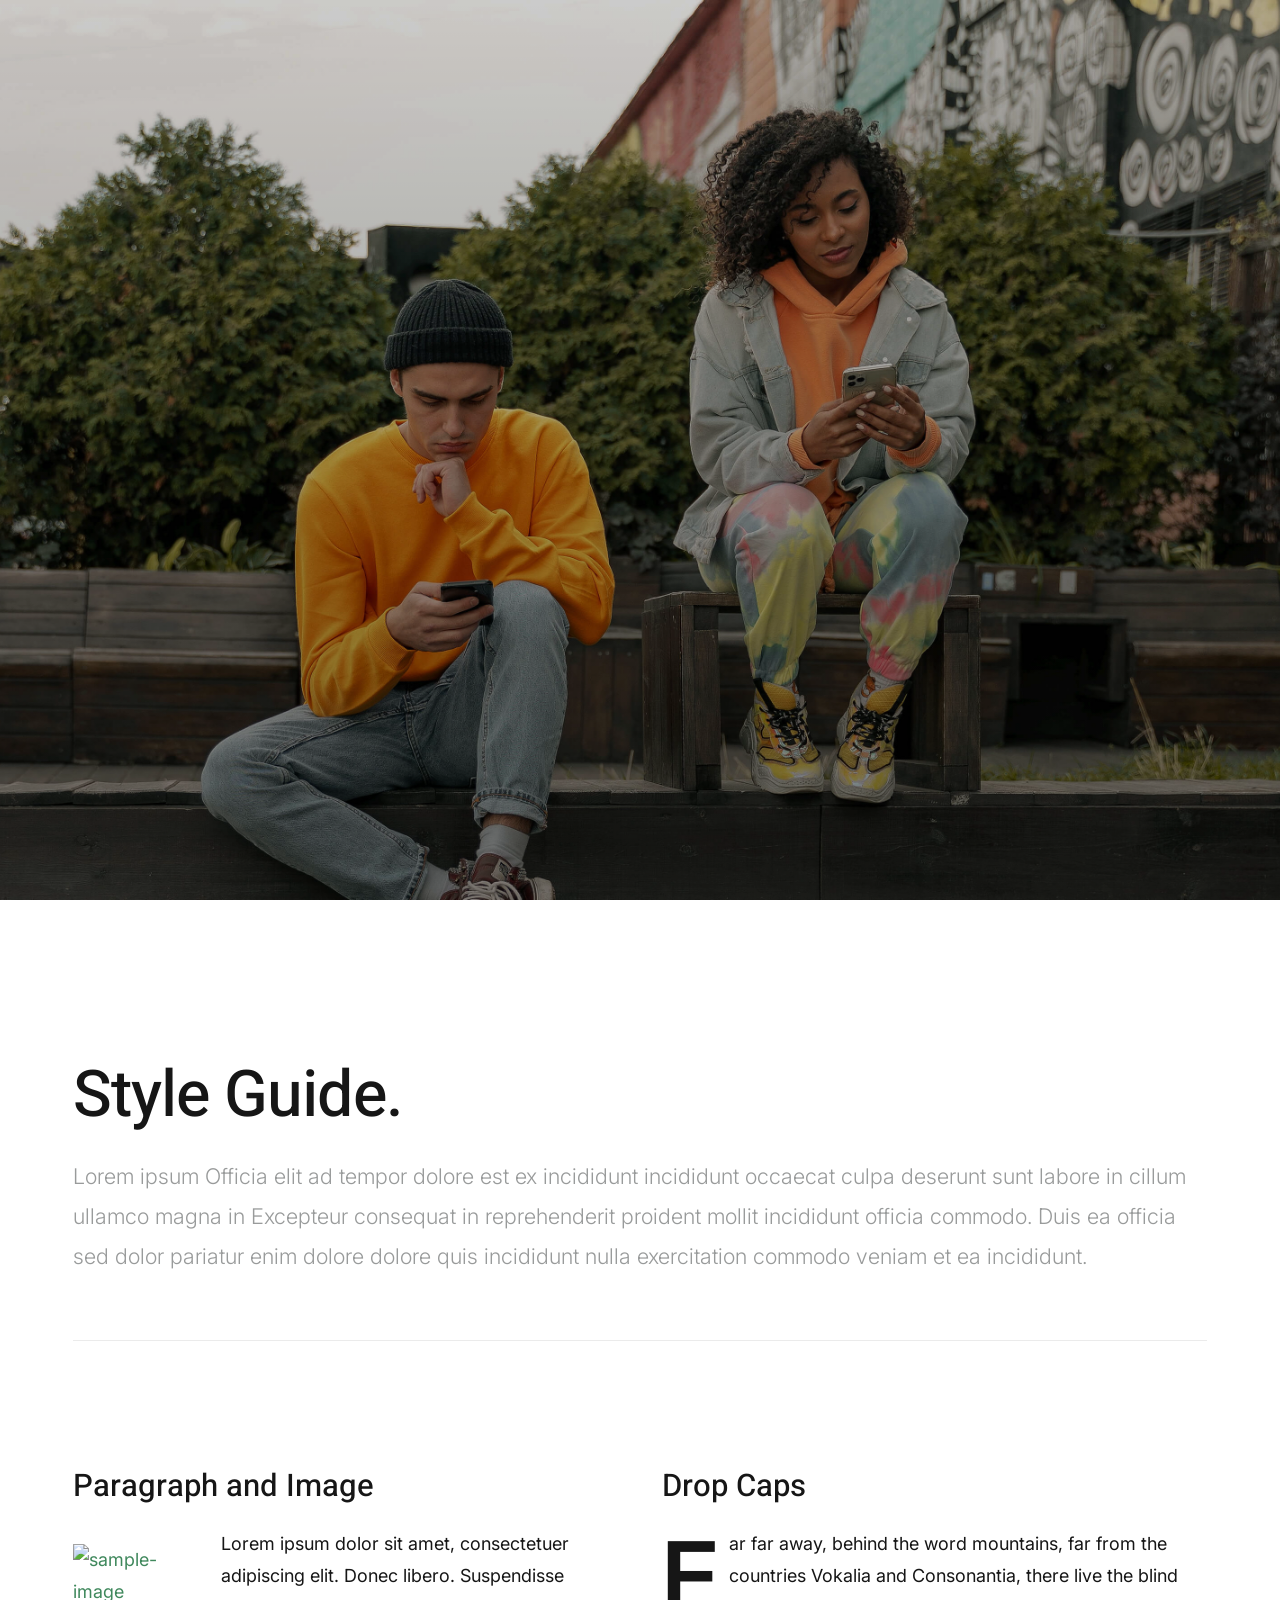
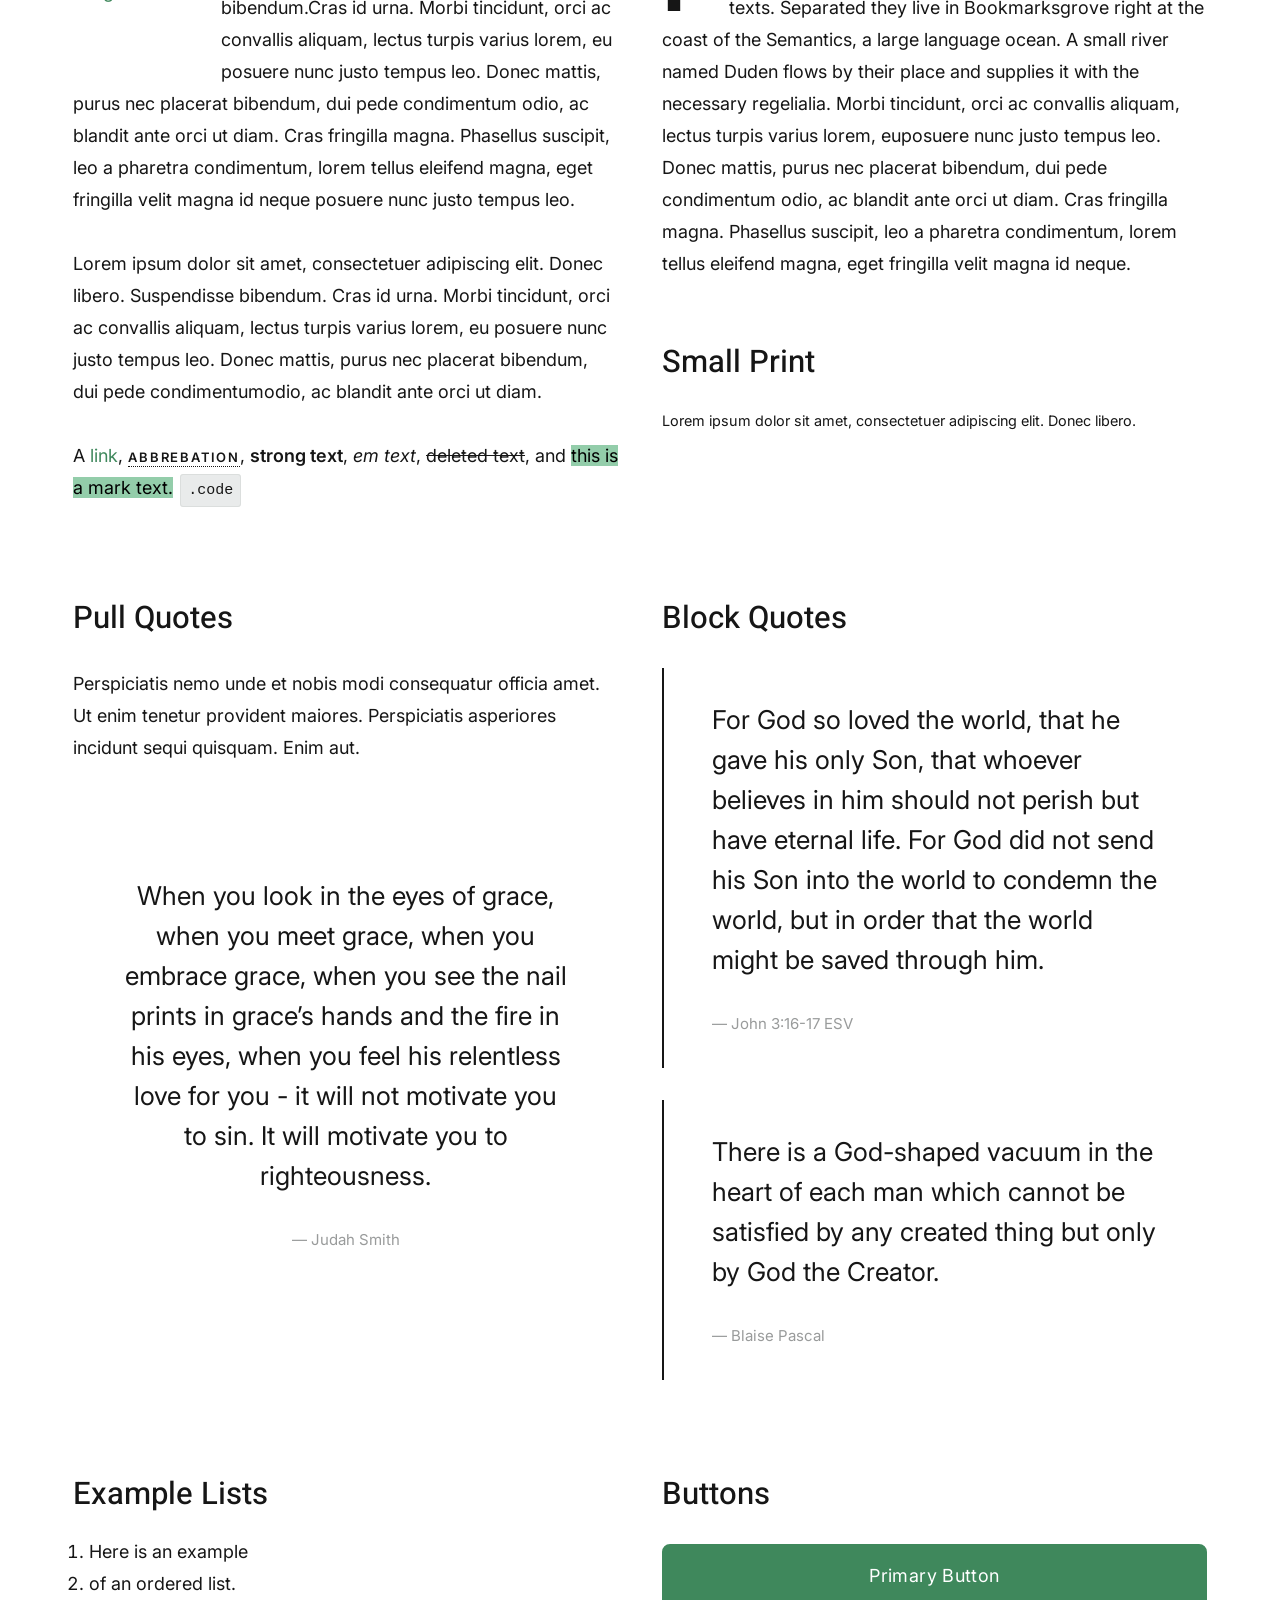
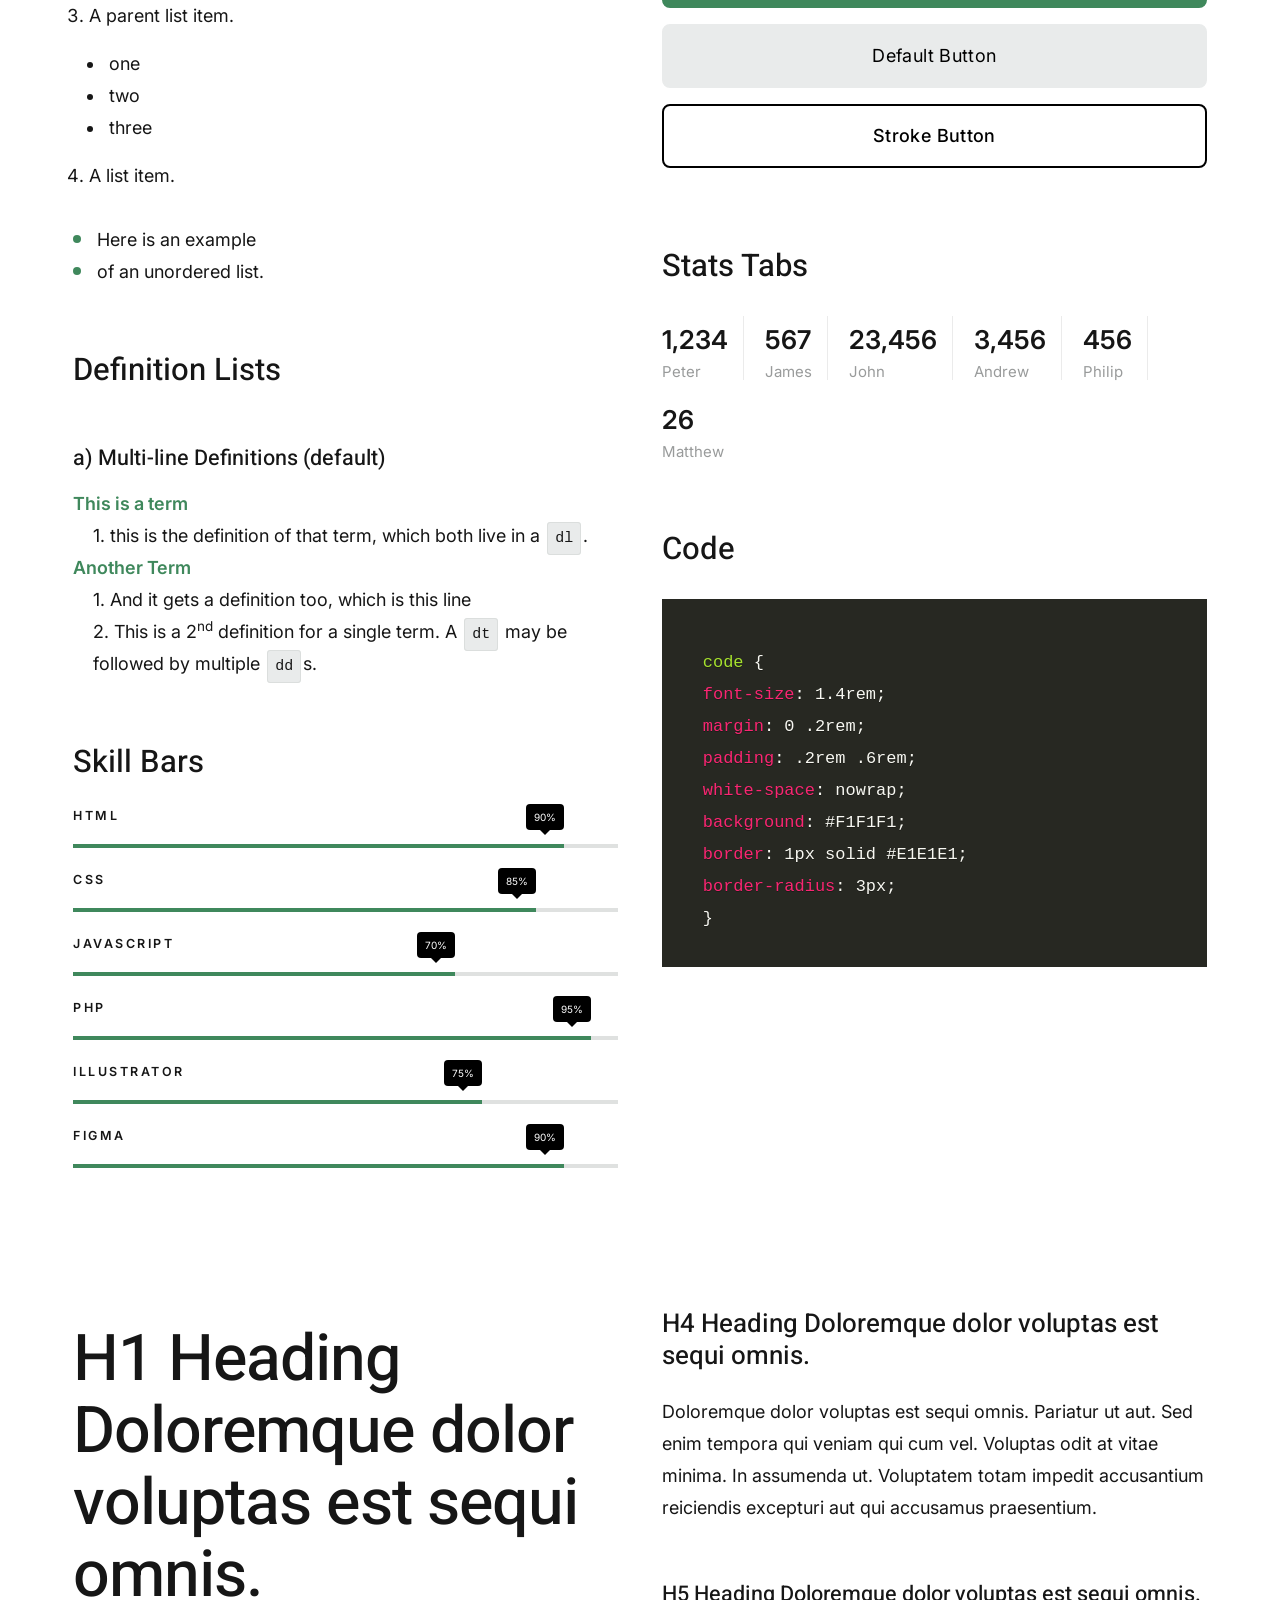
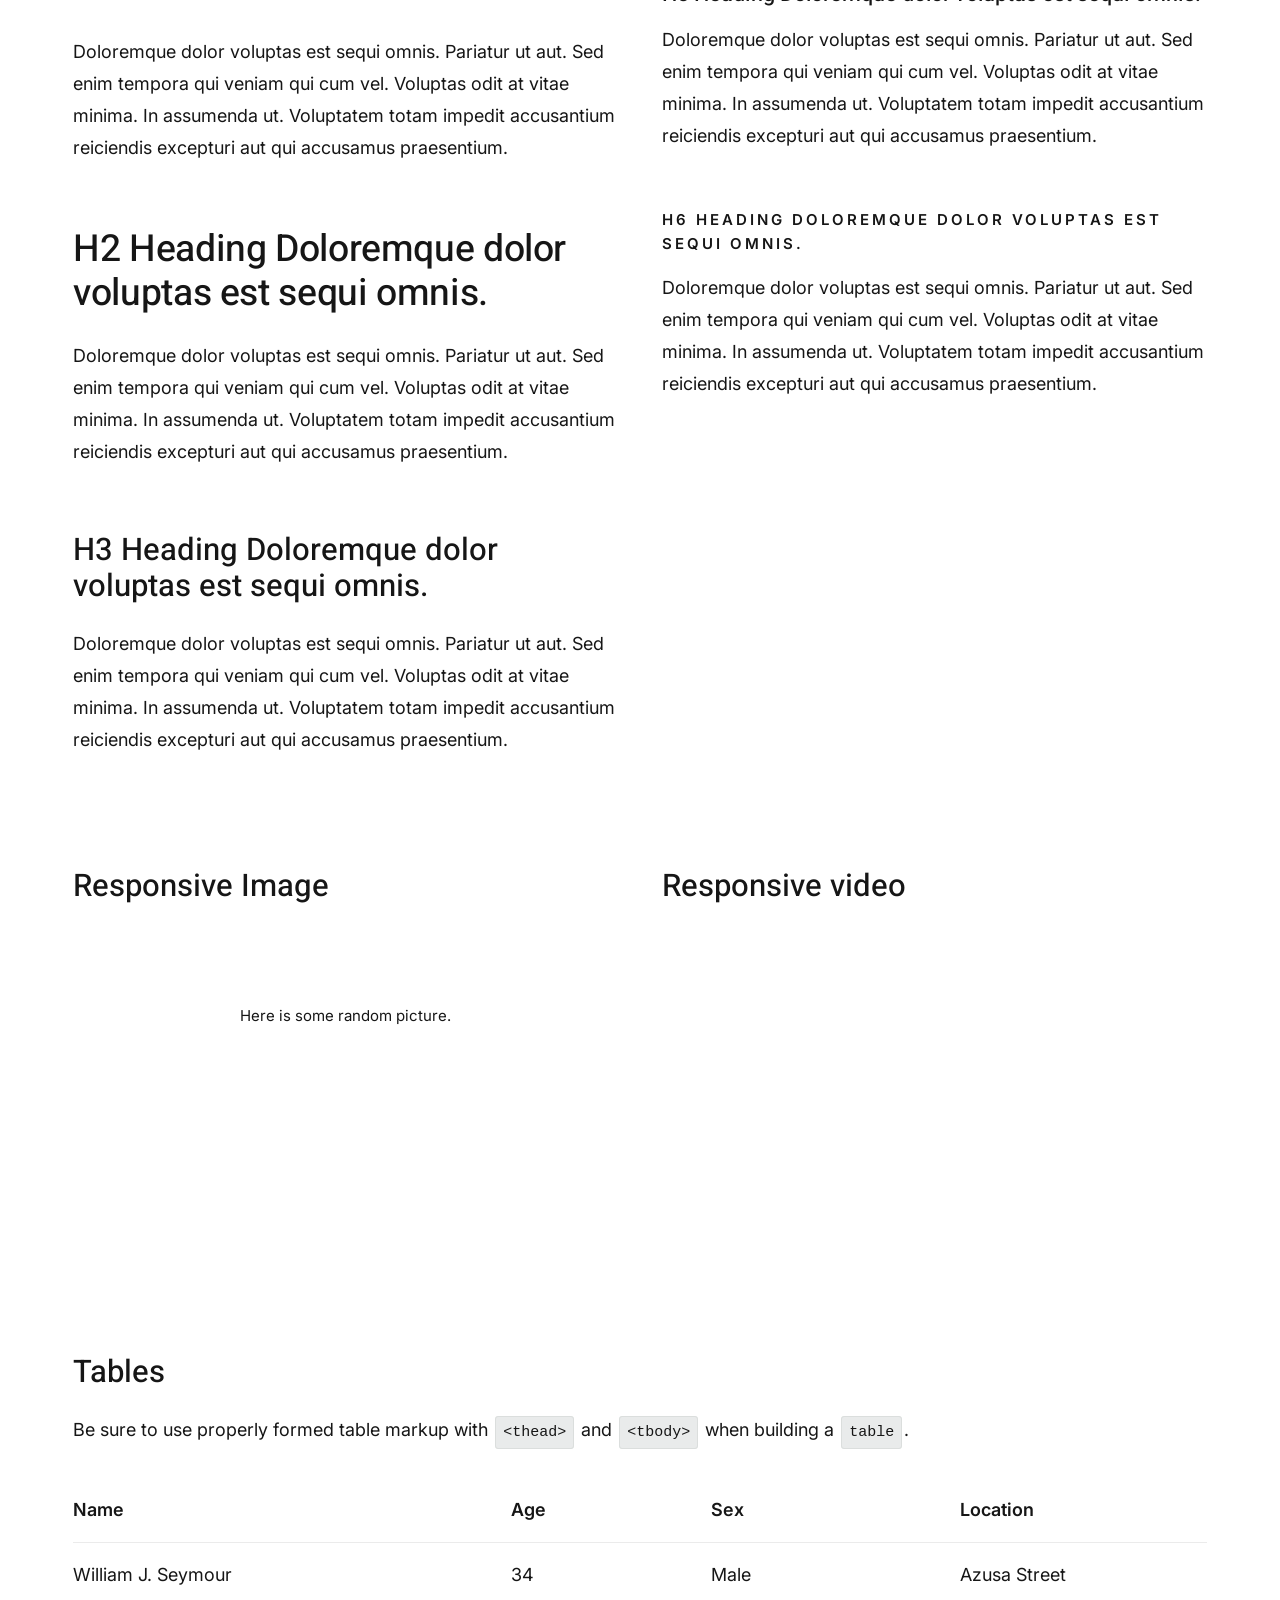
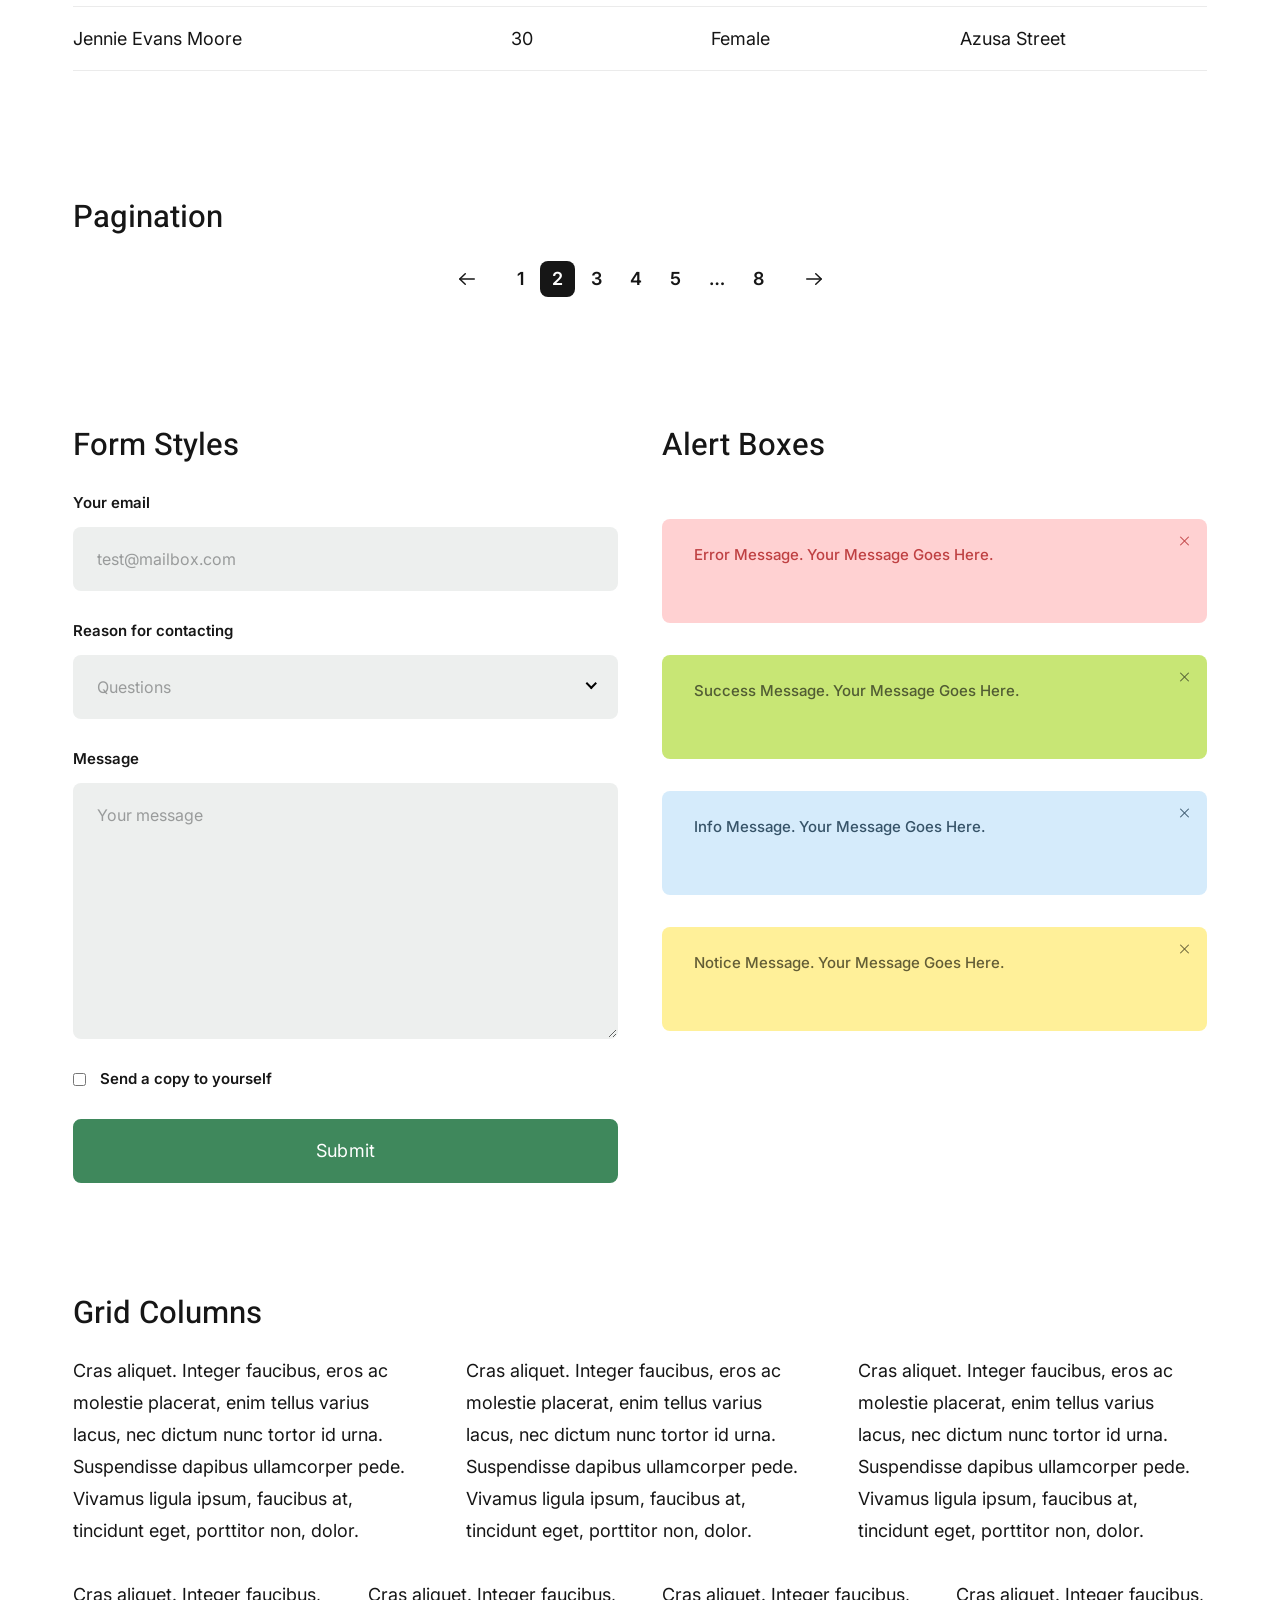
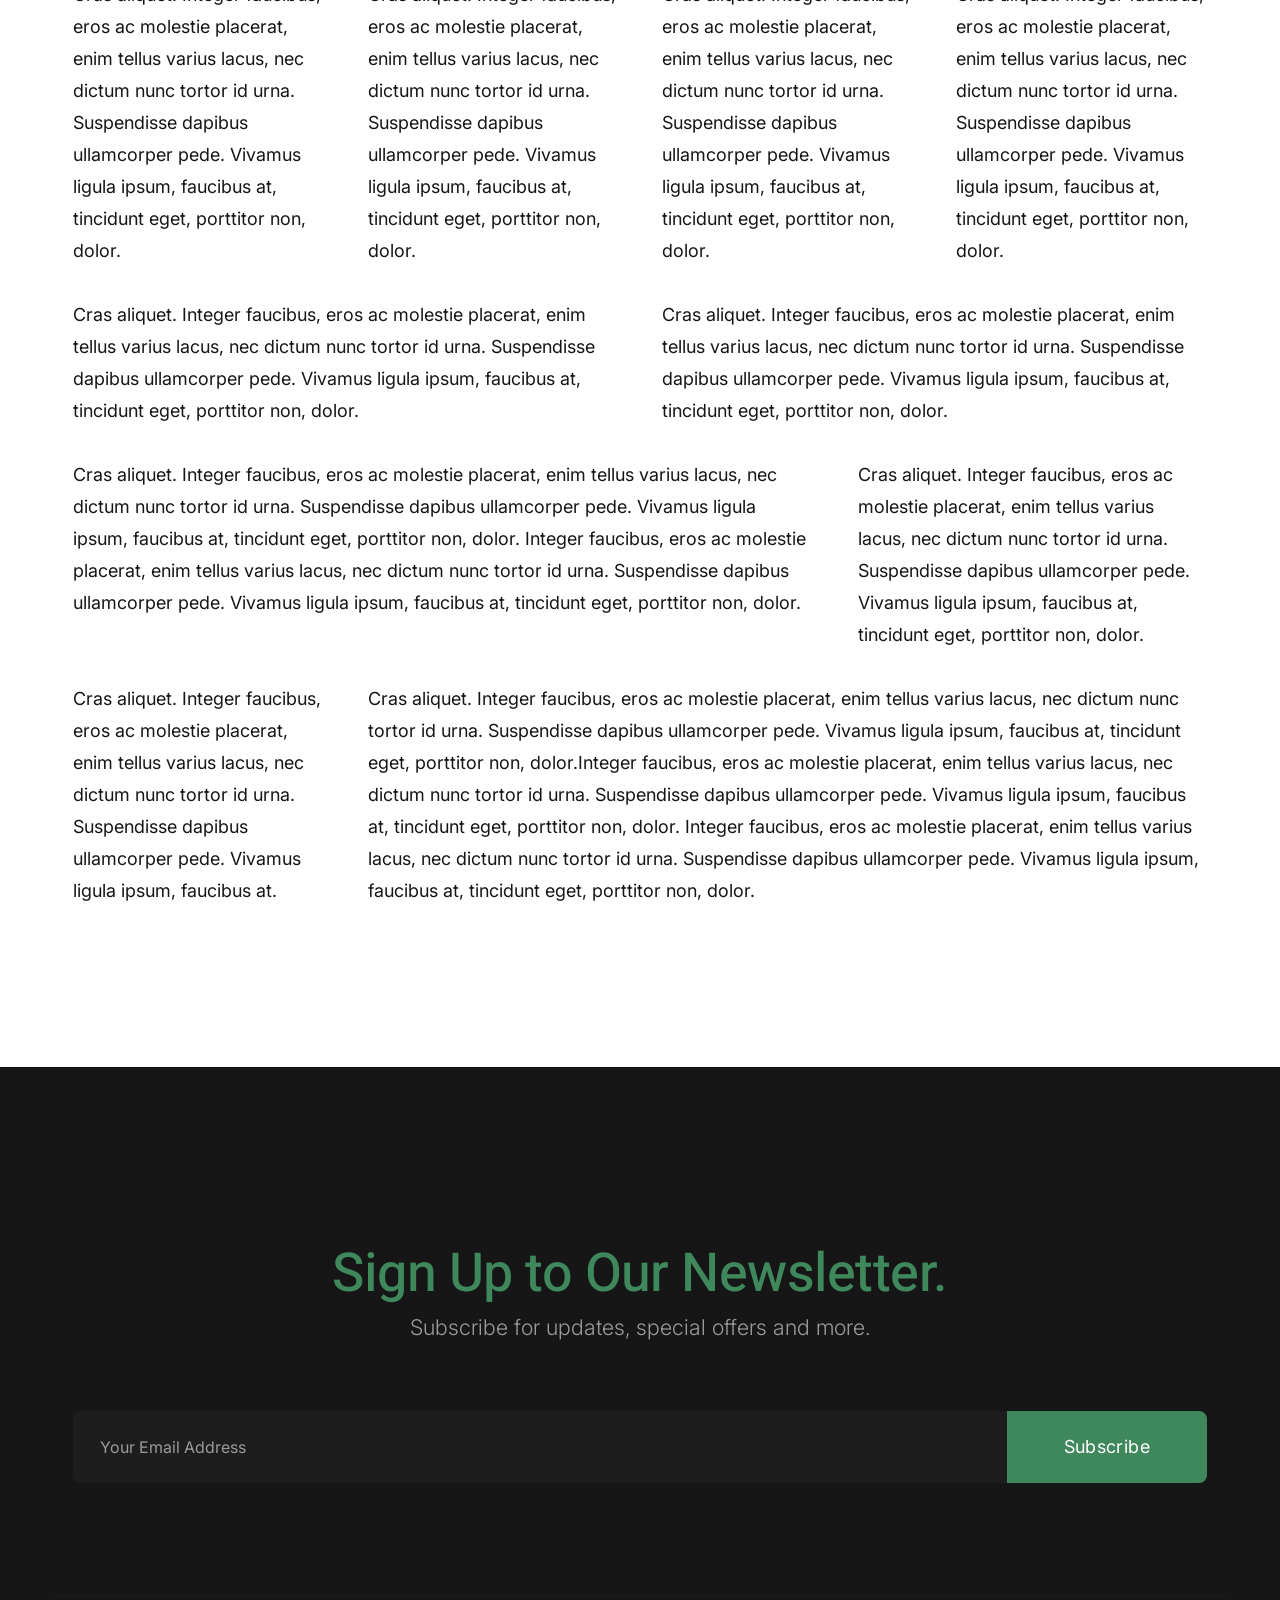
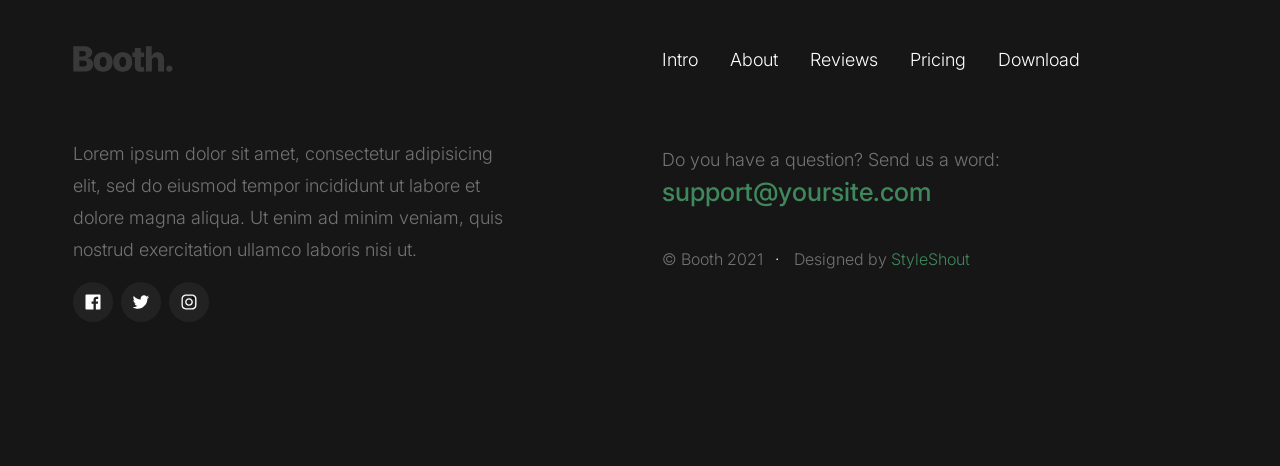
==== styles.html @ b4f4e5f1 "init" ====
<!DOCTYPE html>
<html lang="en" class="no-js" >
<head>

    <!--- basic page needs
    ================================================== -->
    <meta charset="utf-8">
    <meta name="viewport" content="width=device-width, initial-scale=1">
    <title>Booth - Styles</title>

    <script>
        document.documentElement.classList.remove('no-js');
        document.documentElement.classList.add('js');
    </script>

    <!-- CSS
    ================================================== -->
    <link rel="stylesheet" href="css/vendor.css">
    <link rel="stylesheet" href="css/styles.css">

    <style type="text/css" media="screen">
        .s-styles {
            padding-top: var(--vspace-5);
            padding-bottom: var(--vspace-4);
            position: relative;
        }
        .s-styles .intro h1 {
            margin-top: 0;
        }
    </style>

    <!-- favicons
    ================================================== -->
    <link rel="apple-touch-icon" sizes="180x180" href="apple-touch-icon.png">
    <link rel="icon" type="image/png" sizes="32x32" href="favicon-32x32.png">
    <link rel="icon" type="image/png" sizes="16x16" href="favicon-16x16.png">
    <link rel="manifest" href="site.webmanifest">

</head>


<body id="top">


    <!-- preloader
    ================================================== -->
    <div id="preloader">
        <div id="loader">
        </div>
    </div>


    <!-- page wrap
    ================================================== -->
    <div id="page" class="s-pagewrap">


        <!-- # site header 
        ================================================== -->
        <header class="s-header">

            <div class="row s-header__inner">

                <div class="s-header__block">
                    <div class="s-header__logo">
                        <a class="logo" href="index.html">
                            <img src="images/logo.svg" alt="Homepage">
                        </a>
                    </div>

                    <a class="s-header__menu-toggle" href="#0"><span>Menu</span></a>
                </div> <!-- end s-header__block -->

                <nav class="s-header__nav">
                    <ul>
                        <li class="current"><a href="#intro" class="smoothscroll">Intro</a></li>
                        <li><a href="index.html#about">About</a></li>
                        <li><a href="index.html#pricing">Pricing</a></li>
                        <li><a href="index.html#download">Download</a></li>
                    </ul>
                </nav>

                <div class="s-header__cta">
                    <a href="#0" class="btn btn--stroke s-header__cta-btn">Get The App</a>
                </div>

            </div> <!-- end s-header__inner -->

        </header> <!-- end s-header -->


        <!-- intro
        ----------------------------------------------- -->
        <section id="intro" class="s-intro target-section">

            <div class="s-intro__bg"></div>

            <div class="row s-intro__content">

                <div class="column lg-12 s-intro__content-inner">
                    <div class="s-intro__content-left">
                        <h1 class="s-intro__content-title">
                        An Amazing App <br>
                        That Does It All.
                        </h1>
                    </div>
                    <div class="s-intro__content-right">
                        <p class="s-intro__content-desc body-text-2">
                        Lorem ipsum dolor sit amet, consectetur adipiscing elit. 
                        Mattis lacus interdum dictum dolor sit amet lectus ornare nunc non.
                        </p> 

                        <div class="s-intro__content-buttons">
                            <a href="#0" class="btn btn--primary s-intro__content-btn">Get Started</a>
                            <a href="https://player.vimeo.com/video/14592941?color=00a650&title=0&byline=0&portrait=0" class="s-intro__content-video-btn">
                                <svg xmlns="http://www.w3.org/2000/svg" width="24" height="24" viewBox="0 0 24 24" style="fill: rgba(0, 0, 0, 1);transform: ;msFilter:;"><path d="M7 6v12l10-6z"></path></svg>
                            </a>
                        </div>
                    </div>
                </div> <!-- s-intro__content-inner -->

            </div> <!-- s-intro__content -->

            <ul class="s-intro__social">
                <li>
                    <a href="">
                        <svg xmlns="http://www.w3.org/2000/svg" width="24" height="24" viewBox="0 0 24 24" style="fill:rgba(0, 0, 0, 1);transform:;-ms-filter:"><path d="M20,3H4C3.447,3,3,3.448,3,4v16c0,0.552,0.447,1,1,1h8.615v-6.96h-2.338v-2.725h2.338v-2c0-2.325,1.42-3.592,3.5-3.592 c0.699-0.002,1.399,0.034,2.095,0.107v2.42h-1.435c-1.128,0-1.348,0.538-1.348,1.325v1.735h2.697l-0.35,2.725h-2.348V21H20 c0.553,0,1-0.448,1-1V4C21,3.448,20.553,3,20,3z"></path></svg>
                        <span class="u-screen-reader-text">Facebook</span>
                    </a>
                </li>
                <li>
                    <a href="">
                        <svg xmlns="http://www.w3.org/2000/svg" width="24" height="24" viewBox="0 0 24 24" style="fill:rgba(0, 0, 0, 1);transform:;-ms-filter:"><path d="M19.633,7.997c0.013,0.175,0.013,0.349,0.013,0.523c0,5.325-4.053,11.461-11.46,11.461c-2.282,0-4.402-0.661-6.186-1.809 c0.324,0.037,0.636,0.05,0.973,0.05c1.883,0,3.616-0.636,5.001-1.721c-1.771-0.037-3.255-1.197-3.767-2.793 c0.249,0.037,0.499,0.062,0.761,0.062c0.361,0,0.724-0.05,1.061-0.137c-1.847-0.374-3.23-1.995-3.23-3.953v-0.05 c0.537,0.299,1.16,0.486,1.82,0.511C3.534,9.419,2.823,8.184,2.823,6.787c0-0.748,0.199-1.434,0.548-2.032 c1.983,2.443,4.964,4.04,8.306,4.215c-0.062-0.3-0.1-0.611-0.1-0.923c0-2.22,1.796-4.028,4.028-4.028 c1.16,0,2.207,0.486,2.943,1.272c0.91-0.175,1.782-0.512,2.556-0.973c-0.299,0.935-0.936,1.721-1.771,2.22 c0.811-0.088,1.597-0.312,2.319-0.624C21.104,6.712,20.419,7.423,19.633,7.997z"></path></svg>
                        <span class="u-screen-reader-text">Twitter</span>
                    </a>
                </li>
                <li>
                    <a href="">
                        <svg xmlns="http://www.w3.org/2000/svg" width="24" height="24" viewBox="0 0 24 24" style="fill:rgba(0, 0, 0, 1);transform:;-ms-filter:"><path d="M11.999,7.377c-2.554,0-4.623,2.07-4.623,4.623c0,2.554,2.069,4.624,4.623,4.624c2.552,0,4.623-2.07,4.623-4.624 C16.622,9.447,14.551,7.377,11.999,7.377L11.999,7.377z M11.999,15.004c-1.659,0-3.004-1.345-3.004-3.003 c0-1.659,1.345-3.003,3.004-3.003s3.002,1.344,3.002,3.003C15.001,13.659,13.658,15.004,11.999,15.004L11.999,15.004z"></path><circle cx="16.806" cy="7.207" r="1.078"></circle><path d="M20.533,6.111c-0.469-1.209-1.424-2.165-2.633-2.632c-0.699-0.263-1.438-0.404-2.186-0.42 c-0.963-0.042-1.268-0.054-3.71-0.054s-2.755,0-3.71,0.054C7.548,3.074,6.809,3.215,6.11,3.479C4.9,3.946,3.945,4.902,3.477,6.111 c-0.263,0.7-0.404,1.438-0.419,2.186c-0.043,0.962-0.056,1.267-0.056,3.71c0,2.442,0,2.753,0.056,3.71 c0.015,0.748,0.156,1.486,0.419,2.187c0.469,1.208,1.424,2.164,2.634,2.632c0.696,0.272,1.435,0.426,2.185,0.45 c0.963,0.042,1.268,0.055,3.71,0.055s2.755,0,3.71-0.055c0.747-0.015,1.486-0.157,2.186-0.419c1.209-0.469,2.164-1.424,2.633-2.633 c0.263-0.7,0.404-1.438,0.419-2.186c0.043-0.962,0.056-1.267,0.056-3.71s0-2.753-0.056-3.71C20.941,7.57,20.801,6.819,20.533,6.111z M19.315,15.643c-0.007,0.576-0.111,1.147-0.311,1.688c-0.305,0.787-0.926,1.409-1.712,1.711c-0.535,0.199-1.099,0.303-1.67,0.311 c-0.95,0.044-1.218,0.055-3.654,0.055c-2.438,0-2.687,0-3.655-0.055c-0.569-0.007-1.135-0.112-1.669-0.311 c-0.789-0.301-1.414-0.923-1.719-1.711c-0.196-0.534-0.302-1.099-0.311-1.669c-0.043-0.95-0.053-1.218-0.053-3.654 c0-2.437,0-2.686,0.053-3.655c0.007-0.576,0.111-1.146,0.311-1.687c0.305-0.789,0.93-1.41,1.719-1.712 c0.534-0.198,1.1-0.303,1.669-0.311c0.951-0.043,1.218-0.055,3.655-0.055c2.437,0,2.687,0,3.654,0.055 c0.571,0.007,1.135,0.112,1.67,0.311c0.786,0.303,1.407,0.925,1.712,1.712c0.196,0.534,0.302,1.099,0.311,1.669 c0.043,0.951,0.054,1.218,0.054,3.655c0,2.436,0,2.698-0.043,3.654H19.315z"></path></svg>
                        <span class="u-screen-reader-text">Instagram</span>
                    </a>
                </li>
            </ul>  <!-- s-intro__social -->

            <div class="s-intro__scroll">
                <a href="#styles" class="smoothscroll">
                    <svg xmlns="http://www.w3.org/2000/svg" width="24" height="24" viewBox="0 0 24 24" style="fill: rgba(0, 0, 0, 1);transform: rotate(270deg);msFilter:progid:DXImageTransform.Microsoft.BasicImage(rotation=3);"><path d="M21 11H6.414l5.293-5.293-1.414-1.414L2.586 12l7.707 7.707 1.414-1.414L6.414 13H21z"></path></svg>
                    <span class="u-screen-reader-text">Scroll</span>
                </a>
            </div> <!-- s-intro__scroll -->

        </section> <!-- end s-intro -->


        <!-- styles
        ----------------------------------------------- -->
        <div id="styles" class="s-styles">

            <div class="row">

                <div class="column lg-12 intro">

                    <h1>Style Guide.</h1>

                    <p class="lead">Lorem ipsum Officia elit ad tempor dolore est ex incididunt incididunt occaecat culpa deserunt 
                    sunt labore in cillum ullamco magna in Excepteur consequat in reprehenderit proident mollit incididunt officia commodo.
                    Duis ea officia sed dolor pariatur enim dolore dolore quis incididunt nulla exercitation commodo veniam et ea incididunt.
                    </p>

                    <hr>
                </div>

            </div> <!-- end row -->

            <div class="row">

                <div class="column lg-6 tab-12">

                    <h3>Paragraph and Image</h3>

                    <p><a href="#"><img width="120" height="120" class="u-pull-left" alt="sample-image" src="images/sample-image.jpg"></a>
                    Lorem ipsum dolor sit amet, consectetuer adipiscing elit. Donec libero. Suspendisse bibendum.Cras id urna. Morbi 
                    tincidunt, orci ac convallis aliquam, lectus turpis varius lorem, eu posuere nunc justo tempus leo. Donec mattis, 
                    purus nec placerat bibendum, dui pede condimentum odio, ac blandit ante orci ut diam. Cras fringilla magna. 
                    Phasellus suscipit, leo a pharetra condimentum, lorem tellus eleifend magna, eget fringilla velit magna id 
                    neque posuere nunc justo tempus leo. </p>

                    <p>
                    Lorem ipsum dolor sit amet, consectetuer adipiscing elit. Donec libero. Suspendisse bibendum. Cras id urna. 
                    Morbi tincidunt, orci ac convallis aliquam, lectus turpis varius lorem, eu posuere nunc justo tempus leo. 
                    Donec mattis, purus nec placerat bibendum, dui pede condimentumodio, ac blandit ante orci ut diam.	
                    </p>

                    <p>A <a href="#">link</a>,
                    <abbr title="this really isn't a very good description">abbrebation</abbr>,
                    <strong>strong text</strong>,
                    <em>em text</em>,
                    <del>deleted text</del>, and
                    <mark>this is a mark text.</mark>
                    <code>.code</code>
                    </p>

                </div>

                <div class="column lg-6 tab-12">

                    <h3>Drop Caps</h3>

                    <p class="drop-cap">Far far away, behind the word mountains, far from the countries Vokalia and Consonantia,
                    there live the blind texts. Separated they live in Bookmarksgrove right at the coast of the
                    Semantics, a large language ocean. A small river named Duden flows by their place and supplies it with the 
                    necessary regelialia. Morbi tincidunt, orci ac convallis aliquam, lectus turpis varius lorem, 
                    euposuere nunc justo tempus leo. Donec mattis, purus nec placerat bibendum, dui pede condimentum odio, 
                    ac blandit ante orci ut diam. Cras fringilla magna. Phasellus suscipit, leo a pharetra condimentum, 
                    lorem tellus eleifend magna, eget fringilla velit magna id neque.
                    </p>

                    <h3>Small Print</h3>

                    <p><small>Lorem ipsum dolor sit amet, consectetuer adipiscing elit. Donec libero.</small></p>

                </div>

            </div> <!-- end row -->

            <div class="row">

                <div class="column lg-6 tab-12">

                    <h3 class="u-add-bottom">Pull Quotes</h3>

                    <p>
                    Perspiciatis nemo unde et nobis modi consequatur officia amet. Ut enim 
                    tenetur provident maiores. Perspiciatis asperiores incidunt sequi 
                    quisquam. Enim aut. 
                    </p>

                    <figure class="pull-quote">
                        <blockquote>
                            <p>
                            When you look in the eyes of grace, when you meet grace, 
                            when you embrace grace, when you see the nail prints in 
                            grace’s hands and the fire in his eyes, when you feel his 
                            relentless love for you - it will not motivate you to sin. 
                            It will motivate you to righteousness.
                            </p>

                            <footer>
                                <cite>Judah Smith</cite>
                            </footer>
                        </blockquote>
                    </figure>


                </div>

                <div class="column lg-6 tab-12">

                    <h3 class="u-add-bottom">Block Quotes</h3>

                    <blockquote cite="http://where-i-got-my-info-from.com">
                        <p>
                        For God so loved the world, that he gave his only Son, that whoever believes in 
                        him should not perish but have eternal life. For God did not send his Son into 
                        the world to condemn the world, but in order that the world might be 
                        saved through him.
                        </p>

                        <footer>
                            <cite>
                                <a href="#0">John 3:16-17 ESV</a>
                            </cite>
                        </footer>

                    </blockquote>

                    <blockquote>
                        <p>There is a God-shaped vacuum in the heart of each man which cannot be satisfied 
                        by any created thing but only by God the Creator.</p>

                        <footer>
                            <cite>Blaise Pascal</cite>
                        </footer>

                    </blockquote>

                </div>

            </div> <!-- end row -->

            <div class="row u-add-half-bottom">

                <div class="column lg-6 tab-12">

                    <h3>Example Lists</h3>

                    <ol>
                        <li>Here is an example</li>
                        <li>of an ordered list.</li>
                        <li>A parent list item.
                            <ul>
                                <li>one</li>
                                <li>two</li>
                                <li>three</li>
                            </ul>
                            </li>
                            <li>A list item.</li>
                        </ol>

                    <ul class="disc">
                        <li>Here is an example</li>
                        <li>of an unordered list.</li>
                    </ul>

                    <h3>Definition Lists</h3>

                    <h5>a) Multi-line Definitions (default) </h5>

                    <dl class="dictionary-style">
                        <dt><strong>This is a term</strong></dt>
                            <dd>this is the definition of that term, which both live in a <code>dl</code>.</dd>
                        <dt><strong>Another Term</strong></dt>
                            <dd>And it gets a definition too, which is this line</dd>
                            <dd>This is a 2<sup>nd</sup> definition for a single term. A <code>dt</code> may be followed by multiple <code>dd</code>s.</dd>
                    </dl>

                    <h3 class="u-add-bottom">Skill Bars</h3>

                    <ul class="skill-bars">
                        <li>
                        <div class="progress percent90"><span>90%</span></div>
                        <strong>HTML</strong>
                        </li>
                        <li>
                        <div class="progress percent85"><span>85%</span></div>
                        <strong>CSS</strong>
                        </li>
                        <li>
                        <div class="progress percent70"><span>70%</span></div>
                        <strong>Javascript</strong>
                        </li>
                        <li>
                        <div class="progress percent95"><span>95%</span></div>
                        <strong>PHP</strong>
                        </li>
                        <li>
                        <div class="progress percent75"><span>75%</span></div>
                        <strong>Illustrator</strong>
                        </li>
                        <li>
                        <div class="progress percent90"><span>90%</span></div>
                        <strong>Figma</strong>
                        </li>
                    </ul>

                </div>

                <div class="column lg-6 tab-12">

                    <h3 class="u-add-bottom">Buttons</h3>

                    <p>
                        <a class="btn btn--primary u-fullwidth" href="#0">Primary Button</a>
                        <a class="btn u-fullwidth" href="#0">Default Button</a>
                        <a class="btn btn--stroke u-fullwidth" href="#0">Stroke Button</a>
                    </p>

                    <h3>Stats Tabs</h3>

                    <ul class="stats-tabs">
                        <li><a href="#0">1,234 <em>Peter</em></a></li>
                        <li><a href="#0">567 <em>James</em></a></li>
                        <li><a href="#0">23,456 <em>John</em></a></li>
                        <li><a href="#0">3,456 <em>Andrew</em></a></li>
                        <li><a href="#0">456 <em>Philip</em></a></li>
                        <li><a href="#0">26 <em>Matthew</em></a></li>
                    </ul>

                    <h3 class="u-add-bottom">Code</h3>

<pre><code class="language-css">
    code {
    font-size: 1.4rem;
    margin: 0 .2rem;
    padding: .2rem .6rem;
    white-space: nowrap;
    background: #F1F1F1;
    border: 1px solid #E1E1E1;	
    border-radius: 3px;
    }
</code></pre>

                </div>

            </div> <!-- end row -->

            <div class="row u-add-half-bottom">

                <div class="column lg-6 tab-12">
                        
                    <h1>H1 Heading Doloremque dolor voluptas est sequi omnis.</h1>
                    <p>Doloremque dolor voluptas est sequi omnis. Pariatur ut aut. Sed enim tempora qui veniam qui cum vel. 
                    Voluptas odit at vitae minima. In assumenda ut. Voluptatem totam impedit accusantium reiciendis excepturi aut qui accusamus praesentium.</p>

                    <h2>H2 Heading Doloremque dolor voluptas est sequi omnis.</h2>
                    <p>Doloremque dolor voluptas est sequi omnis. Pariatur ut aut. Sed enim tempora qui veniam qui cum vel. 
                    Voluptas odit at vitae minima. In assumenda ut. Voluptatem totam impedit accusantium reiciendis excepturi aut qui accusamus praesentium.</p>

                    <h3>H3 Heading Doloremque dolor voluptas est sequi omnis.</h3>
                    <p>Doloremque dolor voluptas est sequi omnis. Pariatur ut aut. Sed enim tempora qui veniam qui cum vel. 
                    Voluptas odit at vitae minima. In assumenda ut. Voluptatem totam impedit accusantium reiciendis excepturi aut qui accusamus praesentium.</p>

                    
                </div>

                <div class="column lg-6 tab-12">
                    <h4>H4 Heading Doloremque dolor voluptas est sequi omnis.</h4>
                    <p>Doloremque dolor voluptas est sequi omnis. Pariatur ut aut. Sed enim tempora qui veniam qui cum vel. 
                    Voluptas odit at vitae minima. In assumenda ut. Voluptatem totam impedit accusantium reiciendis excepturi aut qui accusamus praesentium.</p>

                    <h5>H5 Heading Doloremque dolor voluptas est sequi omnis.</h5>
                    <p>Doloremque dolor voluptas est sequi omnis. Pariatur ut aut. Sed enim tempora qui veniam qui cum vel. 
                    Voluptas odit at vitae minima. In assumenda ut. Voluptatem totam impedit accusantium reiciendis excepturi aut qui accusamus praesentium.</p>

                    <h6>H6 Heading Doloremque dolor voluptas est sequi omnis.</h6>
                    <p>Doloremque dolor voluptas est sequi omnis. Pariatur ut aut. Sed enim tempora qui veniam qui cum vel. 
                    Voluptas odit at vitae minima. In assumenda ut. Voluptatem totam impedit accusantium reiciendis excepturi aut qui accusamus praesentium.</p>
        
                    
                </div>

            </div> <!-- end row -->

            <div class="row u-add-half-bottom">

                <div class="column lg-6 tab-12">

                    <h3 class="u-add-bottom">Responsive Image</h3>

                    <figure>
                        <img src="images/wheel-500.jpg" 
                        srcset="images/wheel-1000.jpg 1000w, 
                        images/wheel-500.jpg 500w" 
                        sizes="(max-width: 1000px) 100vw, 1000px" alt="">

                        <figcaption>
                            Here is some random picture.
                        </figcaption>
                    </figure>

                </div>

                <div class="column lg-6 tab-12">

                    <h3 class="u-add-bottom">Responsive video</h3>

                    <div class="video-container">
                    <iframe src="https://player.vimeo.com/video/14592941?color=00a650&title=0&byline=0&portrait=0" width="500" height="281" frameborder="0" webkitallowfullscreen mozallowfullscreen allowfullscreen></iframe> 
                    </div>

                </div>
                
            </div> <!-- end row -->

            <div class="row u-add-bottom">

                <div class="column lg-12">

                    <h3>Tables</h3>
                    <p>Be sure to use properly formed table markup with <code>&lt;thead&gt;</code> and <code>&lt;tbody&gt;</code> when building a <code>table</code>.</p>

                    <div class="table-responsive">

                        <table>
                                <thead>
                                <tr>
                                    <th>Name</th>
                                    <th>Age</th>
                                    <th>Sex</th>
                                    <th>Location</th>
                                </tr>
                                </thead>
                                <tbody>
                                <tr>
                                    <td>William J. Seymour</td>
                                    <td>34</td>
                                    <td>Male</td>
                                    <td>Azusa Street</td>
                                </tr>
                                <tr>
                                    <td>Jennie Evans Moore</td>
                                    <td>30</td>
                                    <td>Female</td>
                                    <td>Azusa Street</td>
                                </tr>
                                </tbody>
                        </table>

                    </div>

                </div>
                
            </div> <!-- end row -->

            <div class="row">

                <div class="column lg-12">
                    <h3>Pagination</h3>

                    <nav class="pgn">
                        <ul>
                            <li>
                                <a class="pgn__prev" href="#0">
                                    <svg width="24" height="24" fill="none" viewBox="0 0 24 24">
                                        <path stroke="currentColor" stroke-linecap="round" stroke-linejoin="round" stroke-width="1.5" d="M10.25 6.75L4.75 12L10.25 17.25"></path>
                                        <path stroke="currentColor" stroke-linecap="round" stroke-linejoin="round" stroke-width="1.5" d="M19.25 12H5"></path>
                                    </svg>
                                </a>
                            </li>
                            <li><a class="pgn__num" href="#0">1</a></li>
                            <li><span class="pgn__num current">2</span></li>
                            <li><a class="pgn__num" href="#0">3</a></li>
                            <li><a class="pgn__num" href="#0">4</a></li>
                            <li><a class="pgn__num" href="#0">5</a></li>
                            <li><span class="pgn__num dots">…</span></li>
                            <li><a class="pgn__num" href="#0">8</a></li>
                            <li>
                                <a class="pgn__next" href="#0">
                                    <svg width="24" height="24" fill="none" viewBox="0 0 24 24">
                                        <path stroke="currentColor" stroke-linecap="round" stroke-linejoin="round" stroke-width="1.5" d="M13.75 6.75L19.25 12L13.75 17.25"></path>
                                        <path stroke="currentColor" stroke-linecap="round" stroke-linejoin="round" stroke-width="1.5" d="M19 12H4.75"></path>
                                    </svg>
                                </a>
                            </li>
                        </ul>
                    </nav> <!-- end pgn -->

                </div>

            </div> <!-- end row -->

            <div class="row">

                <div class="column lg-6 tab-12">

                    <h3 class="u-add-bottom">Form Styles</h3>

                    <form>
                        <div>
                            <label for="sampleInput">Your email</label>
                            <input class="u-fullwidth" type="email" placeholder="test@mailbox.com" id="sampleInput">
                        </div>
                        <div>
                            <label for="sampleRecipientInput">Reason for contacting</label>
                            <div class="ss-custom-select">
                                <select class="u-fullwidth" id="sampleRecipientInput">
                                    <option value="Option 1">Questions</option>
                                    <option value="Option 2">Report</option>
                                    <option value="Option 3">Others</option>
                                </select>
                            </div>
                        </div>
                        
                        <label for="exampleMessage">Message</label>
                        <textarea class="u-fullwidth" placeholder="Your message" id="exampleMessage"></textarea>

                        <label class="u-add-bottom">
                            <input type="checkbox">
                            <span class="label-text">Send a copy to yourself</span>
                        </label>
                    
                        <input class="btn--primary u-fullwidth" type="submit" value="Submit">
                    </form>

                </div>

                <div class="column lg-6 tab-12">

                    <h3>Alert Boxes</h3>

                    <br>
                    
                    <div class="alert-box alert-box--error">
                        <p>Error Message. Your Message Goes Here.</p>
                        <span class="alert-box__close"></span>
                    </div><!-- end error -->
                            
                    <div class="alert-box alert-box--success">
                        <p>Success Message. Your Message Goes Here.</p>
                        <span class="alert-box__close"></span>
                    </div><!-- end success -->
                            
                    <div class="alert-box alert-box--info">
                        <p>Info Message. Your Message Goes Here.</p>
                        <span class="alert-box__close"></span>
                    </div><!-- end info -->
                            
                    <div class="alert-box alert-box--notice">
                        <p>Notice Message. Your Message Goes Here.</p>
                        <span class="alert-box__close"></span>
                    </div><!-- end notice -->
                
                </div>

            </div> <!-- end row -->

            <div class="row">

                <div class="lg-12 column">
                    <h3>Grid Columns</h3>
                </div>
    
            </div> <!-- Row End-->
    
            <!--<h4>1/3 Columns</h4>  -->
    
            <div class="row">
    
                <div class="lg-4 mob-12 column">
                    <p>
                    Cras aliquet. Integer faucibus, eros ac molestie placerat, enim tellus varius lacus,
                    nec dictum nunc tortor id urna. Suspendisse dapibus ullamcorper pede. Vivamus ligula ipsum,
                    faucibus at, tincidunt eget, porttitor non, dolor. 
                    </p>
                </div>
    
                <div class="lg-4 mob-12 column">
                    <p>
                    Cras aliquet. Integer faucibus, eros ac molestie placerat, enim tellus varius lacus,
                    nec dictum nunc tortor id urna. Suspendisse dapibus ullamcorper pede. Vivamus ligula ipsum,
                    faucibus at, tincidunt eget, porttitor non, dolor. 
                    </p>
                </div>
    
                <div class="lg-4 mob-12 column">
                    <p>
                    Cras aliquet. Integer faucibus, eros ac molestie placerat, enim tellus varius lacus,
                    nec dictum nunc tortor id urna. Suspendisse dapibus ullamcorper pede. Vivamus ligula ipsum,
                    faucibus at, tincidunt eget, porttitor non, dolor. 
                    </p>
                </div>
    
            </div>
    
            <!--<h4>1/4 Columns</h4>  -->
    
            <div class="row">
    
                <div class="lg-3 tab-6 mob-12 column">
                    <p>
                    Cras aliquet. Integer faucibus, eros ac molestie placerat, enim tellus varius lacus,
                    nec dictum nunc tortor id urna. Suspendisse dapibus ullamcorper pede. Vivamus ligula ipsum,
                    faucibus at, tincidunt eget, porttitor non, dolor. 
                    </p>
                </div>
    
                <div class="lg-3 tab-6 mob-12 column">
                    <p>
                    Cras aliquet. Integer faucibus, eros ac molestie placerat, enim tellus varius lacus,
                    nec dictum nunc tortor id urna. Suspendisse dapibus ullamcorper pede. Vivamus ligula ipsum,
                    faucibus at, tincidunt eget, porttitor non, dolor. 
                    </p>
                </div>
    
                <div class="lg-3 tab-6 mob-12 column">
                    <p>
                    Cras aliquet. Integer faucibus, eros ac molestie placerat, enim tellus varius lacus,
                    nec dictum nunc tortor id urna. Suspendisse dapibus ullamcorper pede. Vivamus ligula ipsum,
                    faucibus at, tincidunt eget, porttitor non, dolor. 
                    </p>
                </div>
    
                <div class="lg-3 tab-6 mob-12 column">
                    <p>
                    Cras aliquet. Integer faucibus, eros ac molestie placerat, enim tellus varius lacus,
                    nec dictum nunc tortor id urna. Suspendisse dapibus ullamcorper pede. Vivamus ligula ipsum,
                    faucibus at, tincidunt eget, porttitor non, dolor. 
                    </p>
                </div>
    
            </div>
    
            <!--<h4>1/2 Columns</h4>  -->
    
            <div class="row">
    
                <div class="lg-6 mob-12 column">
                    <p>
                    Cras aliquet. Integer faucibus, eros ac molestie placerat, enim tellus varius lacus,
                    nec dictum nunc tortor id urna. Suspendisse dapibus ullamcorper pede. Vivamus ligula ipsum,
                    faucibus at, tincidunt eget, porttitor non, dolor. 
                    </p>
                </div>
    
                <div class="lg-6 mob-12 column">
                    <p>
                    Cras aliquet. Integer faucibus, eros ac molestie placerat, enim tellus varius lacus,
                    nec dictum nunc tortor id urna. Suspendisse dapibus ullamcorper pede. Vivamus ligula ipsum,
                    faucibus at, tincidunt eget, porttitor non, dolor. 
                    </p>
                </div>
    
            </div>
    
            <!--<h4>2/3 Columns</h4>  -->
    
            <div class="row">
    
                <div class="lg-8 tab-7 mob-12 column">
                    <p>
                    Cras aliquet. Integer faucibus, eros ac molestie placerat, enim tellus varius lacus,
                    nec dictum nunc tortor id urna. Suspendisse dapibus ullamcorper pede. Vivamus ligula ipsum,
                    faucibus at, tincidunt eget, porttitor non, dolor. Integer faucibus, eros ac molestie placerat, enim tellus varius lacus,
                    nec dictum nunc tortor id urna. Suspendisse dapibus ullamcorper pede. Vivamus ligula ipsum,
                    faucibus at, tincidunt eget, porttitor non, dolor.
                    </p>
                </div>
    
                <div class="lg-4 tab-5 mob-12 column">
                    <p>
                    Cras aliquet. Integer faucibus, eros ac molestie placerat, enim tellus varius lacus,
                    nec dictum nunc tortor id urna. Suspendisse dapibus ullamcorper pede. Vivamus ligula ipsum,
                    faucibus at, tincidunt eget, porttitor non, dolor. 
                    </p>
                </div>
    
            </div>
    
            <!--<h4>3/4 Columns</h4>  -->
    
            <div class="row">
    
                <div class="lg-3 tab-5 mob-12 column">
                    <p>
                    Cras aliquet. Integer faucibus, eros ac molestie placerat, enim tellus varius lacus,
                    nec dictum nunc tortor id urna. Suspendisse dapibus ullamcorper pede. Vivamus ligula ipsum,
                    faucibus at. 
                    </p>
                </div>
    
                <div class="lg-9 tab-7 mob-12 column">
                    <p>
                    Cras aliquet. Integer faucibus, eros ac molestie placerat, enim tellus varius lacus,
                    nec dictum nunc tortor id urna. Suspendisse dapibus ullamcorper pede. Vivamus ligula ipsum,
                    faucibus at, tincidunt eget, porttitor non, dolor.Integer faucibus, eros ac molestie placerat, enim tellus varius lacus,
                    nec dictum nunc tortor id urna. Suspendisse dapibus ullamcorper pede. Vivamus ligula ipsum,
                    faucibus at, tincidunt eget, porttitor non, dolor. Integer faucibus, eros ac molestie placerat, enim tellus varius lacus,
                    nec dictum nunc tortor id urna. Suspendisse dapibus ullamcorper pede. Vivamus ligula ipsum,
                    faucibus at, tincidunt eget, porttitor non, dolor.
                    </p>
                </div>
    
            </div>

        </div> <!-- end styles -->


        <!-- # site-footer
        ================================================== -->
        <footer id="colophon" class="s-footer footer">

            <div class="row s-footer__top">
                <div class="column lg-12 text-center">
                    <h2 class="text-display-1">
                        Sign Up to Our Newsletter.
                    </h2>
                    <p class="lead">
                        Subscribe for updates, special offers and more.
                    </p>
                </div>
                <div class="column lg-12 s-footer__subscribe">
                    <div class="subscribe-form">
                        <form id="mc-form" class="mc-form">
                            <input type="email" name="EMAIL" id="mce-EMAIL" class="u-fullwidth text-center" placeholder="Your Email Address" title="The domain portion of the email address is invalid (the portion after the @)." pattern="^([^\x00-\x20\x22\x28\x29\x2c\x2e\x3a-\x3c\x3e\x40\x5b-\x5d\x7f-\xff]+|\x22([^\x0d\x22\x5c\x80-\xff]|\x5c[\x00-\x7f])*\x22)(\x2e([^\x00-\x20\x22\x28\x29\x2c\x2e\x3a-\x3c\x3e\x40\x5b-\x5d\x7f-\xff]+|\x22([^\x0d\x22\x5c\x80-\xff]|\x5c[\x00-\x7f])*\x22))*\x40([^\x00-\x20\x22\x28\x29\x2c\x2e\x3a-\x3c\x3e\x40\x5b-\x5d\x7f-\xff]+|\x5b([^\x0d\x5b-\x5d\x80-\xff]|\x5c[\x00-\x7f])*\x5d)(\x2e([^\x00-\x20\x22\x28\x29\x2c\x2e\x3a-\x3c\x3e\x40\x5b-\x5d\x7f-\xff]+|\x5b([^\x0d\x5b-\x5d\x80-\xff]|\x5c[\x00-\x7f])*\x5d))*(\.\w{2,})+$" required>
                            <input type="submit" name="subscribe" value="Subscribe" class="btn btn--primary u-fullwidth">
                            <!-- <div style="position: absolute; left: -5000px;" aria-hidden="true"><input type="text" name="b_cdb7b577e41181934ed6a6a44_9a91cfe7b3" tabindex="-1" value=""></div> -->
                            <div class="mc-status"></div>
                        </form>
                    </div>
                </div>
            </div>
    
            <div class="row s-footer__bottom">
                <div class="column lg-5 md-6 stack-on-900">
                    <div class="footer__logo">
                        <a href="index.html">
                            <img src="images/logo.svg" alt="Homepage">
                        </a>
                    </div>
    
                    <p>
                    Lorem ipsum dolor sit amet, consectetur adipisicing elit, sed 
                    do eiusmod tempor incididunt ut labore et dolore magna aliqua. 
                    Ut enim ad minim veniam, quis nostrud exercitation ullamco 
                    laboris nisi ut.
                    </p>
    
                    <ul class="s-footer__social">
                        <li>
                            <a href="">
                                <svg xmlns="http://www.w3.org/2000/svg" width="24" height="24" viewBox="0 0 24 24" style="fill:rgba(0, 0, 0, 1);transform:;-ms-filter:"><path d="M20,3H4C3.447,3,3,3.448,3,4v16c0,0.552,0.447,1,1,1h8.615v-6.96h-2.338v-2.725h2.338v-2c0-2.325,1.42-3.592,3.5-3.592 c0.699-0.002,1.399,0.034,2.095,0.107v2.42h-1.435c-1.128,0-1.348,0.538-1.348,1.325v1.735h2.697l-0.35,2.725h-2.348V21H20 c0.553,0,1-0.448,1-1V4C21,3.448,20.553,3,20,3z"></path></svg>
                                <span class="u-screen-reader-text">Facebook</span>
                            </a>
                        </li>
                        <li>
                            <a href="">
                                <svg xmlns="http://www.w3.org/2000/svg" width="24" height="24" viewBox="0 0 24 24" style="fill:rgba(0, 0, 0, 1);transform:;-ms-filter:"><path d="M19.633,7.997c0.013,0.175,0.013,0.349,0.013,0.523c0,5.325-4.053,11.461-11.46,11.461c-2.282,0-4.402-0.661-6.186-1.809 c0.324,0.037,0.636,0.05,0.973,0.05c1.883,0,3.616-0.636,5.001-1.721c-1.771-0.037-3.255-1.197-3.767-2.793 c0.249,0.037,0.499,0.062,0.761,0.062c0.361,0,0.724-0.05,1.061-0.137c-1.847-0.374-3.23-1.995-3.23-3.953v-0.05 c0.537,0.299,1.16,0.486,1.82,0.511C3.534,9.419,2.823,8.184,2.823,6.787c0-0.748,0.199-1.434,0.548-2.032 c1.983,2.443,4.964,4.04,8.306,4.215c-0.062-0.3-0.1-0.611-0.1-0.923c0-2.22,1.796-4.028,4.028-4.028 c1.16,0,2.207,0.486,2.943,1.272c0.91-0.175,1.782-0.512,2.556-0.973c-0.299,0.935-0.936,1.721-1.771,2.22 c0.811-0.088,1.597-0.312,2.319-0.624C21.104,6.712,20.419,7.423,19.633,7.997z"></path></svg>
                                <span class="u-screen-reader-text">Twitter</span>
                            </a>
                        </li>
                        <li>
                            <a href="">
                                <svg xmlns="http://www.w3.org/2000/svg" width="24" height="24" viewBox="0 0 24 24" style="fill:rgba(0, 0, 0, 1);transform:;-ms-filter:"><path d="M11.999,7.377c-2.554,0-4.623,2.07-4.623,4.623c0,2.554,2.069,4.624,4.623,4.624c2.552,0,4.623-2.07,4.623-4.624 C16.622,9.447,14.551,7.377,11.999,7.377L11.999,7.377z M11.999,15.004c-1.659,0-3.004-1.345-3.004-3.003 c0-1.659,1.345-3.003,3.004-3.003s3.002,1.344,3.002,3.003C15.001,13.659,13.658,15.004,11.999,15.004L11.999,15.004z"></path><circle cx="16.806" cy="7.207" r="1.078"></circle><path d="M20.533,6.111c-0.469-1.209-1.424-2.165-2.633-2.632c-0.699-0.263-1.438-0.404-2.186-0.42 c-0.963-0.042-1.268-0.054-3.71-0.054s-2.755,0-3.71,0.054C7.548,3.074,6.809,3.215,6.11,3.479C4.9,3.946,3.945,4.902,3.477,6.111 c-0.263,0.7-0.404,1.438-0.419,2.186c-0.043,0.962-0.056,1.267-0.056,3.71c0,2.442,0,2.753,0.056,3.71 c0.015,0.748,0.156,1.486,0.419,2.187c0.469,1.208,1.424,2.164,2.634,2.632c0.696,0.272,1.435,0.426,2.185,0.45 c0.963,0.042,1.268,0.055,3.71,0.055s2.755,0,3.71-0.055c0.747-0.015,1.486-0.157,2.186-0.419c1.209-0.469,2.164-1.424,2.633-2.633 c0.263-0.7,0.404-1.438,0.419-2.186c0.043-0.962,0.056-1.267,0.056-3.71s0-2.753-0.056-3.71C20.941,7.57,20.801,6.819,20.533,6.111z M19.315,15.643c-0.007,0.576-0.111,1.147-0.311,1.688c-0.305,0.787-0.926,1.409-1.712,1.711c-0.535,0.199-1.099,0.303-1.67,0.311 c-0.95,0.044-1.218,0.055-3.654,0.055c-2.438,0-2.687,0-3.655-0.055c-0.569-0.007-1.135-0.112-1.669-0.311 c-0.789-0.301-1.414-0.923-1.719-1.711c-0.196-0.534-0.302-1.099-0.311-1.669c-0.043-0.95-0.053-1.218-0.053-3.654 c0-2.437,0-2.686,0.053-3.655c0.007-0.576,0.111-1.146,0.311-1.687c0.305-0.789,0.93-1.41,1.719-1.712 c0.534-0.198,1.1-0.303,1.669-0.311c0.951-0.043,1.218-0.055,3.655-0.055c2.437,0,2.687,0,3.654,0.055 c0.571,0.007,1.135,0.112,1.67,0.311c0.786,0.303,1.407,0.925,1.712,1.712c0.196,0.534,0.302,1.099,0.311,1.669 c0.043,0.951,0.054,1.218,0.054,3.655c0,2.436,0,2.698-0.043,3.654H19.315z"></path></svg>
                                <span class="u-screen-reader-text">Instagram</span>
                            </a>
                        </li>
                    </ul>
                </div>
    
                <div class="column lg-6 stack-on-900 end">
                    <ul class="s-footer__site-links">
                        <li><a class="smoothscroll" href="#intro" title="intro">Intro</a></li>
                        <li><a href="index.html#about" title="about">About</a></li>
                        <li><a href="index.html#testimonials" title="reviews">Reviews</a></li>
                        <li><a href="index.html#pricing" title="pricing">Pricing</a></li>
                        <li><a href="index.html#download" title="download">Download</a></li>	
                    </ul>
    
                    <p class="s-footer__contact">
                        Do you have a question? Send us a word: <br>
                        <a href="mailto:#0" class="s-footer__mail-link">support@yoursite.com</a>
                    </p>
    
                    <div class="ss-copyright">
                        <span>© Booth 2021</span> 
                        <span>Designed by <a href="https://www.styleshout.com/">StyleShout</a></span>
                    </div>
                </div>
    
            </div>
    
            <div class="ss-go-top">
                <a class="smoothscroll" title="Back to Top" href="#top">
                    <svg xmlns="http://www.w3.org/2000/svg" width="24" height="24" viewBox="0 0 24 24" style="fill: rgba(0, 0, 0, 1);transform: ;msFilter:;"><path d="M6 4h12v2H6zm5 10v6h2v-6h5l-6-6-6 6z"></path></svg>
                </a>
            </div> <!-- end ss-go-top -->
    
        </footer> <!-- end footer -->


    <!-- Java Script
    ================================================== -->
    <script src="js/plugins.js"></script>
    <script src="js/main.js"></script>

</body>
</html>
---- css/vendor.css ----
/* ===================================================================
 * Booth Third-party Stylesheets
 * Template Ver. 1.0.0
 * 10-20-2021
 * -------------------------------------------------------------------
 *
 * TOC:
 * # PrismJS
 * # Swiper
 * # Basiclightbox
 *
 * ------------------------------------------------------------------- */

/* ===================================================================
 * # PrismJS 1.20.0
 *   https://prismjs.com/download.html#themes=prism-okaidia&languages=markup+css+clike+javascript+markup-templating+php 
 *   
 *   okaidia theme for JavaScript, CSS and HTML
 *   Loosely based on Monokai textmate theme by http://www.monokai.nl/
 *   @author ocodia
 * ------------------------------------------------------------------- */
code[class*="language-"],
pre[class*="language-"] {
    color           : #f8f8f2;
    background      : none;
    text-shadow     : 0 1px rgba(0, 0, 0, 0.3);
    font-family     : var(--font-mono);
    font-size       : calc(var(--text-size) * 0.9444);
    text-align      : left;
    white-space     : pre;
    word-spacing    : normal;
    word-break      : normal;
    word-wrap       : normal;
    line-height     : var(--vspace-1);
    -moz-tab-size   : 4;
    -o-tab-size     : 4;
    tab-size        : 4;
    -webkit-hyphens : none;
    -moz-hyphens    : none;
    -ms-hyphens     : none;
    hyphens         : none;
}

/* Code blocks */

pre[class*="language-"] {
    padding  : var(--vspace-0_5) 0 var(--vspace-1);
    margin   : var(--vspace-1) 0;
    overflow : auto;
}

:not(pre)>code[class*="language-"],
pre[class*="language-"] {
    background : #272822;
}

/* Inline code */

:not(pre)>code[class*="language-"] {
    padding     : .1em;
    white-space : normal;
}

.token.comment,
.token.prolog,
.token.doctype,
.token.cdata {
    color : slategray;
}

.token.punctuation {
    color : #f8f8f2;
}

.token.namespace {
    opacity : .7;
}

.token.property,
.token.tag,
.token.constant,
.token.symbol,
.token.deleted {
    color : #f92672;
}

.token.boolean,
.token.number {
    color : #ae81ff;
}

.token.selector,
.token.attr-name,
.token.string,
.token.char,
.token.builtin,
.token.inserted {
    color : #a6e22e;
}

.token.operator,
.token.entity,
.token.url,
.language-css .token.string,
.style .token.string,
.token.variable {
    color : #f8f8f2;
}

.token.atrule,
.token.attr-value,
.token.function,
.token.class-name {
    color : #e6db74;
}

.token.keyword {
    color : #66d9ef;
}

.token.regex,
.token.important {
    color : #fd971f;
}

.token.important,
.token.bold {
    font-weight : bold;
}

.token.italic {
    font-style : italic;
}

.token.entity {
    cursor : help;
}


/* ===================================================================
 * # Swiper 6.4.5
 *   Most modern mobile touch slider and framework with hardware accelerated transitions
 *   https://swiperjs.com
 *
 *   Copyright 2014-2020 Vladimir Kharlampidi
 *
 *   Released under the MIT License
 *
 *   Released on: December 18, 2020
 * ------------------------------------------------------------------- */
@font-face {
    font-family : "swiper-icons";
    src         : url("data:application/font-woff;charset=utf-8;base64, [base64]//wADZ2x5ZgAAAywAAADMAAAD2MHtryVoZWFkAAABbAAAADAAAAA2E2+eoWhoZWEAAAGcAAAAHwAAACQC9gDzaG10eAAAAigAAAAZAAAArgJkABFsb2NhAAAC0AAAAFoAAABaFQAUGG1heHAAAAG8AAAAHwAAACAAcABAbmFtZQAAA/gAAAE5AAACXvFdBwlwb3N0AAAFNAAAAGIAAACE5s74hXjaY2BkYGAAYpf5Hu/j+W2+MnAzMYDAzaX6QjD6/4//Bxj5GA8AuRwMYGkAPywL13jaY2BkYGA88P8Agx4j+/8fQDYfA1AEBWgDAIB2BOoAeNpjYGRgYNBh4GdgYgABEMnIABJzYNADCQAACWgAsQB42mNgYfzCOIGBlYGB0YcxjYGBwR1Kf2WQZGhhYGBiYGVmgAFGBiQQkOaawtDAoMBQxXjg/wEGPcYDDA4wNUA2CCgwsAAAO4EL6gAAeNpj2M0gyAACqxgGNWBkZ2D4/wMA+xkDdgAAAHjaY2BgYGaAYBkGRgYQiAHyGMF8FgYHIM3DwMHABGQrMOgyWDLEM1T9/w8UBfEMgLzE////P/5//f/V/xv+r4eaAAeMbAxwIUYmIMHEgKYAYjUcsDAwsLKxc3BycfPw8jEQA/[base64]/uznmfPFBNODM2K7MTQ45YEAZqGP81AmGGcF3iPqOop0r1SPTaTbVkfUe4HXj97wYE+yNwWYxwWu4v1ugWHgo3S1XdZEVqWM7ET0cfnLGxWfkgR42o2PvWrDMBSFj/IHLaF0zKjRgdiVMwScNRAoWUoH78Y2icB/yIY09An6AH2Bdu/UB+yxopYshQiEvnvu0dURgDt8QeC8PDw7Fpji3fEA4z/PEJ6YOB5hKh4dj3EvXhxPqH/SKUY3rJ7srZ4FZnh1PMAtPhwP6fl2PMJMPDgeQ4rY8YT6Gzao0eAEA409DuggmTnFnOcSCiEiLMgxCiTI6Cq5DZUd3Qmp10vO0LaLTd2cjN4fOumlc7lUYbSQcZFkutRG7g6JKZKy0RmdLY680CDnEJ+UMkpFFe1RN7nxdVpXrC4aTtnaurOnYercZg2YVmLN/d/gczfEimrE/fs/bOuq29Zmn8tloORaXgZgGa78yO9/cnXm2BpaGvq25Dv9S4E9+5SIc9PqupJKhYFSSl47+Qcr1mYNAAAAeNptw0cKwkAAAMDZJA8Q7OUJvkLsPfZ6zFVERPy8qHh2YER+3i/BP83vIBLLySsoKimrqKqpa2hp6+jq6RsYGhmbmJqZSy0sraxtbO3sHRydnEMU4uR6yx7JJXveP7WrDycAAAAAAAH//wACeNpjYGRgYOABYhkgZgJCZgZNBkYGLQZtIJsFLMYAAAw3ALgAeNolizEKgDAQBCchRbC2sFER0YD6qVQiBCv/H9ezGI6Z5XBAw8CBK/m5iQQVauVbXLnOrMZv2oLdKFa8Pjuru2hJzGabmOSLzNMzvutpB3N42mNgZGBg4GKQYzBhYMxJLMlj4GBgAYow/P/PAJJhLM6sSoWKfWCAAwDAjgbRAAB42mNgYGBkAIIbCZo5IPrmUn0hGA0AO8EFTQAA") format("woff");
    font-weight : 400;
    font-style  : normal;
}

:root {
    --swiper-theme-color : #007aff;
}

.swiper-container {
    margin-left  : auto;
    margin-right : auto;
    position     : relative;
    overflow     : hidden;
    list-style   : none;
    padding      : 0;
    /* Fix of Webkit flickering */
    z-index      : 1;
}

.swiper-container-vertical>.swiper-wrapper {
    flex-direction : column;
}

.swiper-wrapper {
    position            : relative;
    width               : 100%;
    height              : 100%;
    z-index             : 1;
    display             : flex;
    transition-property : transform;
    box-sizing          : content-box;
}

.swiper-container-android .swiper-slide,
.swiper-wrapper {
    transform : translate3d(0px, 0, 0);
}

.swiper-container-multirow>.swiper-wrapper {
    flex-wrap : wrap;
}

.swiper-container-multirow-column>.swiper-wrapper {
    flex-wrap      : wrap;
    flex-direction : column;
}

.swiper-container-free-mode>.swiper-wrapper {
    transition-timing-function : ease-out;
    margin                     : 0 auto;
}

.swiper-slide {
    flex-shrink         : 0;
    width               : 100%;
    height              : 100%;
    position            : relative;
    transition-property : transform;
}

.swiper-slide-invisible-blank {
    visibility : hidden;
}

/* Auto Height */

.swiper-container-autoheight,
.swiper-container-autoheight .swiper-slide {
    height : auto;
}

.swiper-container-autoheight .swiper-wrapper {
    align-items         : flex-start;
    transition-property : transform, height;
}

/* 3D Effects */

.swiper-container-3d {
    perspective : 1200px;
}

.swiper-container-3d .swiper-wrapper,
.swiper-container-3d .swiper-slide,
.swiper-container-3d .swiper-slide-shadow-left,
.swiper-container-3d .swiper-slide-shadow-right,
.swiper-container-3d .swiper-slide-shadow-top,
.swiper-container-3d .swiper-slide-shadow-bottom,
.swiper-container-3d .swiper-cube-shadow {
    transform-style : preserve-3d;
}

.swiper-container-3d .swiper-slide-shadow-left,
.swiper-container-3d .swiper-slide-shadow-right,
.swiper-container-3d .swiper-slide-shadow-top,
.swiper-container-3d .swiper-slide-shadow-bottom {
    position       : absolute;
    left           : 0;
    top            : 0;
    width          : 100%;
    height         : 100%;
    pointer-events : none;
    z-index        : 10;
}

.swiper-container-3d .swiper-slide-shadow-left {
    background-image : linear-gradient(to left, rgba(0, 0, 0, 0.5), rgba(0, 0, 0, 0));
}

.swiper-container-3d .swiper-slide-shadow-right {
    background-image : linear-gradient(to right, rgba(0, 0, 0, 0.5), rgba(0, 0, 0, 0));
}

.swiper-container-3d .swiper-slide-shadow-top {
    background-image : linear-gradient(to top, rgba(0, 0, 0, 0.5), rgba(0, 0, 0, 0));
}

.swiper-container-3d .swiper-slide-shadow-bottom {
    background-image : linear-gradient(to bottom, rgba(0, 0, 0, 0.5), rgba(0, 0, 0, 0));
}

/* CSS Mode */

.swiper-container-css-mode>.swiper-wrapper {
    overflow           : auto;
    scrollbar-width    : none;
    /* For Firefox */
    -ms-overflow-style : none;
    /* For Internet Explorer and Edge */
}

.swiper-container-css-mode>.swiper-wrapper::-webkit-scrollbar {
    display : none;
}

.swiper-container-css-mode>.swiper-wrapper>.swiper-slide {
    scroll-snap-align : start start;
}

.swiper-container-horizontal.swiper-container-css-mode>.swiper-wrapper {
    scroll-snap-type : x mandatory;
}

.swiper-container-vertical.swiper-container-css-mode>.swiper-wrapper {
    scroll-snap-type : y mandatory;
}

:root {
    --swiper-navigation-size  : 44px;
    /*
    --swiper-navigation-color : var(--swiper-theme-color);
    */
}

.swiper-button-prev,
.swiper-button-next {
    position        : absolute;
    top             : 50%;
    width           : calc(var(--swiper-navigation-size) / 44 * 27);
    height          : var(--swiper-navigation-size);
    margin-top      : calc(-1 * var(--swiper-navigation-size) / 2);
    z-index         : 10;
    cursor          : pointer;
    display         : flex;
    align-items     : center;
    justify-content : center;
    color           : var(--swiper-navigation-color, var(--swiper-theme-color));
}

.swiper-button-prev.swiper-button-disabled,
.swiper-button-next.swiper-button-disabled {
    opacity        : 0.35;
    cursor         : auto;
    pointer-events : none;
}

.swiper-button-prev:after,
.swiper-button-next:after {
    font-family    : swiper-icons;
    font-size      : var(--swiper-navigation-size);
    text-transform : none !important;
    letter-spacing : 0;
    text-transform : none;
    font-variant   : initial;
    line-height    : 1;
}

.swiper-button-prev,
.swiper-container-rtl .swiper-button-next {
    left  : 10px;
    right : auto;
}

.swiper-button-prev:after,
.swiper-container-rtl .swiper-button-next:after {
    content : "prev";
}

.swiper-button-next,
.swiper-container-rtl .swiper-button-prev {
    right : 10px;
    left  : auto;
}

.swiper-button-next:after,
.swiper-container-rtl .swiper-button-prev:after {
    content : "next";
}

.swiper-button-prev.swiper-button-white,
.swiper-button-next.swiper-button-white {
    --swiper-navigation-color : #ffffff;
}

.swiper-button-prev.swiper-button-black,
.swiper-button-next.swiper-button-black {
    --swiper-navigation-color : #000000;
}

.swiper-button-lock {
    display : none;
}

:root {
    /*
    --swiper-pagination-color: var(--swiper-theme-color);
    */
}

.swiper-pagination {
    position   : absolute;
    text-align : center;
    transition : 300ms opacity;
    transform  : translate3d(0, 0, 0);
    z-index    : 10;
}

.swiper-pagination.swiper-pagination-hidden {
    opacity : 0;
}

/* Common Styles */

.swiper-pagination-fraction,
.swiper-pagination-custom,
.swiper-container-horizontal>.swiper-pagination-bullets {
    bottom : 10px;
    left   : 0;
    width  : 100%;
}

/* Bullets */

.swiper-pagination-bullets-dynamic {
    overflow  : hidden;
    font-size : 0;
}

.swiper-pagination-bullets-dynamic .swiper-pagination-bullet {
    transform : scale(0.33);
    position  : relative;
}

.swiper-pagination-bullets-dynamic .swiper-pagination-bullet-active {
    transform : scale(1);
}

.swiper-pagination-bullets-dynamic .swiper-pagination-bullet-active-main {
    transform : scale(1);
}

.swiper-pagination-bullets-dynamic .swiper-pagination-bullet-active-prev {
    transform : scale(0.66);
}

.swiper-pagination-bullets-dynamic .swiper-pagination-bullet-active-prev-prev {
    transform : scale(0.33);
}

.swiper-pagination-bullets-dynamic .swiper-pagination-bullet-active-next {
    transform : scale(0.66);
}

.swiper-pagination-bullets-dynamic .swiper-pagination-bullet-active-next-next {
    transform : scale(0.33);
}

.swiper-pagination-bullet {
    width         : 8px;
    height        : 8px;
    display       : inline-block;
    border-radius : 100%;
    background    : #000;
    opacity       : 0.2;
}

button.swiper-pagination-bullet {
    border             : none;
    margin             : 0;
    padding            : 0;
    box-shadow         : none;
    -webkit-appearance : none;
    -moz-appearance    : none;
    appearance         : none;
}

.swiper-pagination-clickable .swiper-pagination-bullet {
    cursor : pointer;
}

.swiper-pagination-bullet-active {
    opacity    : 1;
    background : var(--swiper-pagination-color, var(--swiper-theme-color));
}

.swiper-container-vertical>.swiper-pagination-bullets {
    right     : 10px;
    top       : 50%;
    transform : translate3d(0px, -50%, 0);
}

.swiper-container-vertical>.swiper-pagination-bullets .swiper-pagination-bullet {
    margin  : 6px 0;
    display : block;
}

.swiper-container-vertical>.swiper-pagination-bullets.swiper-pagination-bullets-dynamic {
    top       : 50%;
    transform : translateY(-50%);
    width     : 8px;
}

.swiper-container-vertical>.swiper-pagination-bullets.swiper-pagination-bullets-dynamic .swiper-pagination-bullet {
    display    : inline-block;
    transition : 200ms transform, 200ms top;
}

.swiper-container-horizontal>.swiper-pagination-bullets .swiper-pagination-bullet {
    margin : 0 4px;
}

.swiper-container-horizontal>.swiper-pagination-bullets.swiper-pagination-bullets-dynamic {
    left        : 50%;
    transform   : translateX(-50%);
    white-space : nowrap;
}

.swiper-container-horizontal>.swiper-pagination-bullets.swiper-pagination-bullets-dynamic .swiper-pagination-bullet {
    transition : 200ms transform, 200ms left;
}

.swiper-container-horizontal.swiper-container-rtl>.swiper-pagination-bullets-dynamic .swiper-pagination-bullet {
    transition : 200ms transform, 200ms right;
}

/* Progress */

.swiper-pagination-progressbar {
    background : rgba(0, 0, 0, 0.25);
    position   : absolute;
}

.swiper-pagination-progressbar .swiper-pagination-progressbar-fill {
    background       : var(--swiper-pagination-color, var(--swiper-theme-color));
    position         : absolute;
    left             : 0;
    top              : 0;
    width            : 100%;
    height           : 100%;
    transform        : scale(0);
    transform-origin : left top;
}

.swiper-container-rtl .swiper-pagination-progressbar .swiper-pagination-progressbar-fill {
    transform-origin : right top;
}

.swiper-container-horizontal>.swiper-pagination-progressbar,
.swiper-container-vertical>.swiper-pagination-progressbar.swiper-pagination-progressbar-opposite {
    width  : 100%;
    height : 4px;
    left   : 0;
    top    : 0;
}

.swiper-container-vertical>.swiper-pagination-progressbar,
.swiper-container-horizontal>.swiper-pagination-progressbar.swiper-pagination-progressbar-opposite {
    width  : 4px;
    height : 100%;
    left   : 0;
    top    : 0;
}

.swiper-pagination-white {
    --swiper-pagination-color : #ffffff;
}

.swiper-pagination-black {
    --swiper-pagination-color : #000000;
}

.swiper-pagination-lock {
    display : none;
}

/* Scrollbar */

.swiper-scrollbar {
    border-radius    : 10px;
    position         : relative;
    -ms-touch-action : none;
    background       : rgba(0, 0, 0, 0.1);
}

.swiper-container-horizontal>.swiper-scrollbar {
    position : absolute;
    left     : 1%;
    bottom   : 3px;
    z-index  : 50;
    height   : 5px;
    width    : 98%;
}

.swiper-container-vertical>.swiper-scrollbar {
    position : absolute;
    right    : 3px;
    top      : 1%;
    z-index  : 50;
    width    : 5px;
    height   : 98%;
}

.swiper-scrollbar-drag {
    height        : 100%;
    width         : 100%;
    position      : relative;
    background    : rgba(0, 0, 0, 0.5);
    border-radius : 10px;
    left          : 0;
    top           : 0;
}

.swiper-scrollbar-cursor-drag {
    cursor : move;
}

.swiper-scrollbar-lock {
    display : none;
}

.swiper-zoom-container {
    width           : 100%;
    height          : 100%;
    display         : flex;
    justify-content : center;
    align-items     : center;
    text-align      : center;
}

.swiper-zoom-container>img,
.swiper-zoom-container>svg,
.swiper-zoom-container>canvas {
    max-width  : 100%;
    max-height : 100%;
    object-fit : contain;
}

.swiper-slide-zoomed {
    cursor : move;
}

/* Preloader */

:root {
    /*
    --swiper-preloader-color: var(--swiper-theme-color);
    */
}

.swiper-lazy-preloader {
    width            : 42px;
    height           : 42px;
    position         : absolute;
    left             : 50%;
    top              : 50%;
    margin-left      : -21px;
    margin-top       : -21px;
    z-index          : 10;
    transform-origin : 50%;
    animation        : swiper-preloader-spin 1s infinite linear;
    box-sizing       : border-box;
    border           : 4px solid var(--swiper-preloader-color, var(--swiper-theme-color));
    border-radius    : 50%;
    border-top-color : transparent;
}

.swiper-lazy-preloader-white {
    --swiper-preloader-color : #fff;
}

.swiper-lazy-preloader-black {
    --swiper-preloader-color : #000;
}

@keyframes swiper-preloader-spin {
    100% {
        transform : rotate(360deg);
    }
}

/* a11y */

.swiper-container .swiper-notification {
    position       : absolute;
    left           : 0;
    top            : 0;
    pointer-events : none;
    opacity        : 0;
    z-index        : -1000;
}

.swiper-container-fade.swiper-container-free-mode .swiper-slide {
    transition-timing-function : ease-out;
}

.swiper-container-fade .swiper-slide {
    pointer-events      : none;
    transition-property : opacity;
}

.swiper-container-fade .swiper-slide .swiper-slide {
    pointer-events : none;
}

.swiper-container-fade .swiper-slide-active,
.swiper-container-fade .swiper-slide-active .swiper-slide-active {
    pointer-events : auto;
}

.swiper-container-cube {
    overflow : visible;
}

.swiper-container-cube .swiper-slide {
    pointer-events              : none;
    -webkit-backface-visibility : hidden;
    backface-visibility         : hidden;
    z-index                     : 1;
    visibility                  : hidden;
    transform-origin            : 0 0;
    width                       : 100%;
    height                      : 100%;
}

.swiper-container-cube .swiper-slide .swiper-slide {
    pointer-events : none;
}

.swiper-container-cube.swiper-container-rtl .swiper-slide {
    transform-origin : 100% 0;
}

.swiper-container-cube .swiper-slide-active,
.swiper-container-cube .swiper-slide-active .swiper-slide-active {
    pointer-events : auto;
}

.swiper-container-cube .swiper-slide-active,
.swiper-container-cube .swiper-slide-next,
.swiper-container-cube .swiper-slide-prev,
.swiper-container-cube .swiper-slide-next+.swiper-slide {
    pointer-events : auto;
    visibility     : visible;
}

.swiper-container-cube .swiper-slide-shadow-top,
.swiper-container-cube .swiper-slide-shadow-bottom,
.swiper-container-cube .swiper-slide-shadow-left,
.swiper-container-cube .swiper-slide-shadow-right {
    z-index                     : 0;
    -webkit-backface-visibility : hidden;
    backface-visibility         : hidden;
}

.swiper-container-cube .swiper-cube-shadow {
    position       : absolute;
    left           : 0;
    bottom         : 0px;
    width          : 100%;
    height         : 100%;
    background     : #000;
    opacity        : 0.6;
    -webkit-filter : blur(50px);
    filter         : blur(50px);
    z-index        : 0;
}

.swiper-container-flip {
    overflow : visible;
}

.swiper-container-flip .swiper-slide {
    pointer-events              : none;
    -webkit-backface-visibility : hidden;
    backface-visibility         : hidden;
    z-index                     : 1;
}

.swiper-container-flip .swiper-slide .swiper-slide {
    pointer-events : none;
}

.swiper-container-flip .swiper-slide-active,
.swiper-container-flip .swiper-slide-active .swiper-slide-active {
    pointer-events : auto;
}

.swiper-container-flip .swiper-slide-shadow-top,
.swiper-container-flip .swiper-slide-shadow-bottom,
.swiper-container-flip .swiper-slide-shadow-left,
.swiper-container-flip .swiper-slide-shadow-right {
    z-index                     : 0;
    -webkit-backface-visibility : hidden;
    backface-visibility         : hidden;
}


/* ===================================================================
 * # Basiclightbox
 *
 *
 * ------------------------------------------------------------------- */
 .basicLightbox {
    position        : fixed;
    display         : flex;
    justify-content : center;
    align-items     : center;
    top             : 0;
    left            : 0;
    width           : 100%;
    height          : 100vh;
    background      : var(--color-gray-19);
    opacity         : 0.01;
    transition      : opacity 0.4s ease;
    z-index         : 1000;
    will-change     : opacity;
}

.basicLightbox::after {
    content             : "";
    position            : absolute;
    top                 : 1.6rem;
    right               : 1.8rem;
    width               : 2em;
    height              : 2em;
    background          : url(../images/icons/icon-close-2.svg);
    background-position : center;
    background-size     : 1.6rem 1.6rem;
    background-repeat   : no-repeat;
    cursor              : pointer;
}

.basicLightbox--visible {
    opacity : 1;
}

.basicLightbox__placeholder {
    max-width   : 100%;
    transform   : scale(0.9);
    transition  : all 0.4s ease;
    z-index     : 1;
    will-change : transform;
    opacity     : 0;
}

.basicLightbox__placeholder>iframe:first-child:last-child,
.basicLightbox__placeholder>img:first-child:last-child,
.basicLightbox__placeholder>video:first-child:last-child {
    display    : block;
    position   : absolute;
    top        : 0;
    right      : 0;
    bottom     : 0;
    left       : 0;
    margin     : auto;
    max-width  : 95%;
    max-height : 95%;
}

.basicLightbox__placeholder>iframe:first-child:last-child,
.basicLightbox__placeholder>video:first-child:last-child {
    pointer-events : auto;
}

.basicLightbox__placeholder>img:first-child:last-child,
.basicLightbox__placeholder>video:first-child:last-child {
    width  : auto;
    height : auto;
}

.basicLightbox--iframe .basicLightbox__placeholder,
.basicLightbox--img .basicLightbox__placeholder,
.basicLightbox--video .basicLightbox__placeholder {
    width          : 100%;
    height         : 100%;
    pointer-events : none;
}

.basicLightbox--visible .basicLightbox__placeholder {
    transform : scale(1);
    opacity   : 1;
}
---- css/styles.css ----
@charset "UTF-8";

/* =================================================================== 
 * Booth Main Stylesheet
 * Template Ver. 1.0.0
 * 10-20-2021
 * ------------------------------------------------------------------
 *
 * TOC:
 * # SETTINGS
 *      ## fonts 
 *      ## colors 
 *      ## spacing and typescale
 *      ## grid variables
 * # NORMALIZE
 * # BASE SETUP
 * # GRID
 *      ## large screen devices
 *      ## medium screen devices 
 *      ## tablet devices 
 *      ## mobile devices 
 *      ## small screen devices 
 *      ## additional column stackpoints 
 * # UTILITY CLASSES
 * # TYPOGRAPHY 
 *      ## base type styles
 *      ## additional typography & helper classes
 *      ## lists
 *      ## spacing
 * # PRELOADER 
 *      ## page loaded
 * # FORM
 *      ## style placeholder text
 *      ## change autocomplete styles in Chrome
 * # BUTTONS
 * # TABLE
 * # COMPONENTS
 *      ## pagination
 *      ## alert box 
 *      ## skillbars
 *      ## stats tabs
 * # PROJECT-WIDE SHARED STYLES
 *      ## theme-specific typography classes
 *      ## media classes
 *      ## section header
 *      ## swiper overrides
 * # PAGE WRAP
 * # SITE HEADER
 *      ## logo
 *      ## main navigation
 *      ## cta button
 *      ## mobile menu toggle
 * # INTRO
 *      ## intro background
 *      ## intro content
 *      ## intro social
 *      ## intro scroll
 *      ## intro transitions
 * # ABOUT
 *      ## stats
 *      ## info
 *      ## screens
 *      ## how-to
 *      ## features
 * # TESTIMONIALS
 *      ## testimonial slider
 * # PRICING
 *      ## pricing plan blocks
 * # DOWNLOAD
 * # FOOTER
 *      ## subscription form
 *      ## footer logo
 *      ## footer sitelinks
 *      ## footer contact
 *      ## footer social
 *      ## copyright
 *      ## go top
 *
 * ------------------------------------------------------------------ */

/* ===================================================================
 * # SETTINGS
 *
 *
 * ------------------------------------------------------------------- */

/* ------------------------------------------------------------------- 
 * ## fonts 
 * ------------------------------------------------------------------- */
@import url("https://fonts.googleapis.com/css2?family=Inter:wght@300;400;500;600&family=Heebo:wght@300;400;500;600;700&display=swap");

:root {
    --font-1    : "Inter", sans-serif;
    --font-2    : "Heebo", sans-serif;

    /* monospace
     */
    --font-mono : Consolas, "Andale Mono", Courier, "Courier New", monospace;
}

/* ------------------------------------------------------------------- 
 * ## colors
 * ------------------------------------------------------------------- */
:root {

    /* color-1(#3F885C)
     * color-2(#BA2D0B)
     */
    --color-1                       : hsla(144, 37%, 39%, 1);
    --color-2                       : hsla(12, 89%, 39%, 1);

    /* theme color variations
     */
    --color-1-lightest              : hsla(144, 37%, 79%, 1);
    --color-1-lighter               : hsla(144, 37%, 69%, 1);
    --color-1-light                 : hsla(144, 37%, 49%, 1);
    --color-1-dark                  : hsla(144, 37%, 29%, 1);
    --color-1-darker                : hsla(144, 37%, 19%, 1);
    --color-1-darkest               : hsla(144, 37%, 9%, 1);

    --color-2-lighter               : hsla(12, 89%, 59%, 1);
    --color-2-light                 : hsla(12, 89%, 49%, 1);
    --color-2-dark                  : hsla(12, 89%, 29%, 1);
    --color-2-darker                : hsla(12, 89%, 19%, 1);
    --color-2-darkest               : hsla(12, 89%, 9%, 1);

    /* feedback colors
     * color-error(#ffd1d2), color-success(#c8e675), 
     * color-info(#d7ecfb), color-notice(#fff099)
     */
    --color-error                   : hsla(359, 100%, 91%, 1);
    --color-success                 : hsla(76, 69%, 68%, 1);
    --color-info                    : hsla(205, 82%, 91%, 1);
    --color-notice                  : hsla(51, 100%, 80%, 1);
    --color-error-content           : hsla(359, 50%, 50%, 1);
    --color-success-content         : hsla(76, 29%, 28%, 1);
    --color-info-content            : hsla(205, 32%, 31%, 1);
    --color-notice-content          : hsla(51, 30%, 30%, 1);

    /* shades 
     * generated using 
     * Tint & Shade Generator 
     * (https://maketintsandshades.com/)
     */
    --color-black                   : #000000;
    --color-gray-19                 : #161616;
    --color-gray-18                 : #2c2c2c;
    --color-gray-17                 : #424342;
    --color-gray-16                 : #585958;
    --color-gray-15                 : #6e6f6f;
    --color-gray-14                 : #838585;
    --color-gray-13                 : #999b9b;
    --color-gray-12                 : #afb2b1;
    --color-gray-11                 : #c5c8c7;
    --color-gray-10                 : #dbdedd;
    --color-gray-9                  : #dfe1e0;
    --color-gray-8                  : #e2e5e4;
    --color-gray-7                  : #e6e8e7;
    --color-gray-6                  : #e9ebeb;
    --color-gray-5                  : #edefee;
    --color-gray-4                  : #f1f2f1;
    --color-gray-3                  : #f4f5f5;
    --color-gray-2                  : #f8f8f8;
    --color-gray-1                  : #fbfcfc;
    --color-white                   : #ffffff;

    /* text
     */
    --color-text                    : var(--color-gray-19);
    --color-text-dark               : var(--color-gray-19);
    --color-text-light              : var(--color-gray-13);
    --color-placeholder             : var(--color-gray-13);

    /* buttons
     */
    --color-btn                     : var(--color-gray-6);
    --color-btn-text                : var(--color-black);
    --color-btn-hover               : var(--color-gray-8);
    --color-btn-hover-text          : var(--color-black);
    --color-btn-primary             : var(--color-1);
    --color-btn-primary-text        : var(--color-white);
    --color-btn-primary-hover       : var(--color-1-dark);
    --color-btn-primary-hover-text  : var(--color-white);
    --color-btn-stroke              : var(--color-black);
    --color-btn-stroke-text         : var(--color-black);
    --color-btn-stroke-hover        : var(--color-black);
    --color-btn-stroke-hover-text   : var(--color-white);

    /* preloader
     */
    --color-preloader-bg            : var(--color-gray-19);
    --color-loader                  : white;
    --color-loader-light            : rgba(255, 255, 255, 0.1);

    /* others
     */
    --color-body                    : white;
    --color-border                  : rgba(0, 0, 0, 0.08);
    --border-radius                 : 8px;
}

/* ------------------------------------------------------------------- 
 * ## spacing and typescale
 * ------------------------------------------------------------------- */
:root {

    /* spacing
     * base font size: 18px 
     * vertical space unit : 32px
     */
    --base-size         : 62.5%;
    --multiplier        : 1;
    --base-font-size    : calc(1.8rem * var(--multiplier));
    --space             : calc(3.2rem * var(--multiplier));

    /* vertical spacing 
     */
    --vspace-0_125      : calc(0.125 * var(--space));
    --vspace-0_25       : calc(0.25 * var(--space));
    --vspace-0_375      : calc(0.375 * var(--space));
    --vspace-0_5        : calc(0.5 * var(--space));
    --vspace-0_625      : calc(0.625 * var(--space));
    --vspace-0_75       : calc(0.75 * var(--space));
    --vspace-0_875      : calc(0.875 * var(--space));
    --vspace-1          : calc(var(--space));
    --vspace-1_25       : calc(1.25 * var(--space));
    --vspace-1_5        : calc(1.5 * var(--space));
    --vspace-1_75       : calc(1.75 * var(--space));
    --vspace-2          : calc(2 * var(--space));
    --vspace-2_5        : calc(2.5 * var(--space));
    --vspace-3          : calc(3 * var(--space));
    --vspace-3_5        : calc(3.5 * var(--space));
    --vspace-4          : calc(4 * var(--space));
    --vspace-4_5        : calc(4.5 * var(--space));
    --vspace-5          : calc(5 * var(--space));

    /* type scale
     * ratio 1:2 | base: 18px
     * -------------------------------------------------------
     *
     * --text-display-3 = (77.40px)
     * --text-display-2 = (64.50px)
     * --text-display-1 = (53.75px)
     * --text-xxxl      = (44.79px)
     * --text-xxl       = (37.32px)
     * --text-xl        = (31.10px)
     * --text-lg        = (25.92px)
     * --text-md        = (21.60px)
     * --text-size      = (18.00px) BASE
     * --text-sm        = (15.00px)
     * --text-xs        = (12.50px)
     *
     * ---------------------------------------------------------
     */
    --text-scale-ratio  : 1.2;
    --text-size         : var(--base-font-size);
    --text-xs           : calc((var(--text-size) / var(--text-scale-ratio)) / var(--text-scale-ratio));
    --text-sm           : calc(var(--text-xs) * var(--text-scale-ratio));
    --text-md           : calc(var(--text-sm) * var(--text-scale-ratio) * var(--text-scale-ratio));
    --text-lg           : calc(var(--text-md) * var(--text-scale-ratio));
    --text-xl           : calc(var(--text-lg) * var(--text-scale-ratio));
    --text-xxl          : calc(var(--text-xl) * var(--text-scale-ratio));
    --text-xxxl         : calc(var(--text-xxl) * var(--text-scale-ratio));
    --text-display-1    : calc(var(--text-xxxl) * var(--text-scale-ratio));
    --text-display-2    : calc(var(--text-display-1) * var(--text-scale-ratio));
    --text-display-3    : calc(var(--text-display-2) * var(--text-scale-ratio));

    /* default button height
     */
    --vspace-btn        : var(--vspace-2);
}

/* on mobile devices below 600px, change the value of '--multiplier' 
 * to adjust the values of base font size and vertical space unit.
 */
@media screen and (max-width: 600px) {
    :root {
        --multiplier : 0.9375;
    }
}

/* ------------------------------------------------------------------- 
 * ## grid variables
 * ------------------------------------------------------------------- */
:root {

    /* widths for rows and containers
     */
    --width-full     : 100%;
    --width-max      : 1200px;
    --width-wide     : 1400px;
    --width-wider    : 1600px;
    --width-widest   : 1800px;
    --width-narrow   : 1000px;
    --width-narrower : 800px;
    --width-grid-max : var(--width-max);

    /* gutter
     */
    --gutter         : 2.2rem;
}

/* on medium screen devices
 */
@media screen and (max-width: 1200px) {
    :root {
        --gutter : 2rem;
    }
}

/* on mobile devices
 */
@media screen and (max-width: 600px) {
    :root {
        --gutter : 1rem;
    }
}



/* ====================================================================
 * # NORMALIZE
 *
 *
 * --------------------------------------------------------------------
 * normalize.css v8.0.1 | MIT License |
 * github.com/necolas/normalize.css
 * -------------------------------------------------------------------- */
html {
    line-height              : 1.15;
    -webkit-text-size-adjust : 100%;
}

body {
    margin : 0;
}

main {
    display : block;
}

h1 {
    font-size : 2em;
    margin    : 0.67em 0;
}

hr {
    box-sizing : content-box;
    height     : 0;
    overflow   : visible;
}

pre {
    font-family : monospace, monospace;
    font-size   : 1em;
}

a {
    background-color : transparent;
}

abbr[title] {
    border-bottom   : none;
    text-decoration : underline;
    text-decoration : underline dotted;
}

b,
strong {
    font-weight : bolder;
}

code,
kbd,
samp {
    font-family : monospace, monospace;
    font-size   : 1em;
}

small {
    font-size : 80%;
}

sub,
sup {
    font-size      : 75%;
    line-height    : 0;
    position       : relative;
    vertical-align : baseline;
}

sub {
    bottom : -0.25em;
}

sup {
    top : -0.5em;
}

img {
    border-style : none;
}

button,
input,
optgroup,
select,
textarea {
    font-family : inherit;
    font-size   : 100%;
    line-height : 1.15;
    margin      : 0;
}

button,
input {
    overflow : visible;
}

button,
select {
    text-transform : none;
}

button,
[type="button"],
[type="reset"],
[type="submit"] {
    -webkit-appearance : button;
}

button::-moz-focus-inner,
[type="button"]::-moz-focus-inner,
[type="reset"]::-moz-focus-inner,
[type="submit"]::-moz-focus-inner {
    border-style : none;
    padding      : 0;
}

button:-moz-focusring,
[type="button"]:-moz-focusring,
[type="reset"]:-moz-focusring,
[type="submit"]:-moz-focusring {
    outline : 1px dotted ButtonText;
}

fieldset {
    padding : 0.35em 0.75em 0.625em;
}

legend {
    box-sizing  : border-box;
    color       : inherit;
    display     : table;
    max-width   : 100%;
    padding     : 0;
    white-space : normal;
}

progress {
    vertical-align : baseline;
}

textarea {
    overflow : auto;
}

[type="checkbox"],
[type="radio"] {
    box-sizing : border-box;
    padding    : 0;
}

[type="number"]::-webkit-inner-spin-button,
[type="number"]::-webkit-outer-spin-button {
    height : auto;
}

[type="search"] {
    -webkit-appearance : textfield;
    outline-offset     : -2px;
}

[type="search"]::-webkit-search-decoration {
    -webkit-appearance : none;
}

::-webkit-file-upload-button {
    -webkit-appearance : button;
    font               : inherit;
}

details {
    display : block;
}

summary {
    display : list-item;
}

template {
    display : none;
}

[hidden] {
    display : none;
}



/* ===================================================================
 * # BASE SETUP
 *
 *
 * ------------------------------------------------------------------- */
html {
    font-size  : var(--base-size);
    box-sizing : border-box;
}

*,
*::before,
*::after {
    box-sizing : inherit;
}

html,
body {
    height : 100%;
}

body {
    background-color            : var(--color-body);
    -webkit-overflow-scrolling  : touch;
    -webkit-text-size-adjust    : 100%;
    -webkit-tap-highlight-color : rgba(0, 0, 0, 0);
    -webkit-font-smoothing      : antialiased;
    -moz-osx-font-smoothing     : grayscale;
}

p {
    font-size      : inherit;
    text-rendering : optimizeLegibility;
}

a {
    text-decoration : none;
}

svg,
img,
video {
    max-width : 100%;
    height    : auto;
}

pre {
    overflow : auto;
}

div,
dl,
dt,
dd,
ul,
ol,
li,
h1,
h2,
h3,
h4,
h5,
h6,
pre,
form,
p,
blockquote,
th,
td {
    margin  : 0;
    padding : 0;
}

input[type="email"],
input[type="number"],
input[type="search"],
input[type="text"],
input[type="tel"],
input[type="url"],
input[type="password"],
textarea {
    -webkit-appearance : none;
    -moz-appearance    : none;
    appearance         : none;
}



/* ===================================================================
 * # GRID v4.0.0
 *
 *
 *   -----------------------------------------------------------------
 * - Grid breakpoints are based on MAXIMUM WIDTH media queries, 
 *   meaning they apply to that one breakpoint and ALL THOSE BELOW IT.
 * - Grid columns without a specified width will automatically layout 
 *   as equal width columns.
 *
 * - BLOCK GRID columns(columns inside BLOCK GRID containers) are 
 *   equally-sized columns define at parent/row level. 
 *   A BLOCK GRID container's class attribute value begins with "block-".
 *
 * ------------------------------------------------------------------- */

/* row 
 */
.row {
    width     : 92%;
    max-width : var(--width-grid-max);
    margin    : 0 auto;
    display   : flex;
    flex-flow : row wrap;
}

.row .row {
    width        : auto;
    max-width    : none;
    margin-left  : calc(var(--gutter) * -1);
    margin-right : calc(var(--gutter) * -1);
}

/* column
 */
.column {
    display : block;
    flex    : 1 1 0%;
    padding : 0 var(--gutter);
}

.collapse>.column,
.column.collapse {
    padding : 0;
}

/* row utility classes
 */
.row.row-wrap {
    flex-wrap : wrap;
}

.row.row-nowrap {
    flex-wrap : nowrap;
}

.row.row-y-top {
    align-items : flex-start;
}

.row.row-y-bottom {
    align-items : flex-end;
}

.row.row-y-center {
    align-items : center;
}

.row.row-stretch {
    align-items : stretch;
}

.row.row-baseline {
    align-items : baseline;
}

.row.row-x-left {
    justify-content : flex-start;
}

.row.row-x-right {
    justify-content : flex-end;
}

.row.row-x-center {
    justify-content : center;
}

/* --------------------------------------------------------------------
 * ## large screen devices 
 * -------------------------------------------------------------------- */
.lg-1 {
    flex  : none;
    width : 8.33333%;
}

.lg-2 {
    flex  : none;
    width : 16.66667%;
}

.lg-3 {
    flex  : none;
    width : 25%;
}

.lg-4 {
    flex  : none;
    width : 33.33333%;
}

.lg-5 {
    flex  : none;
    width : 41.66667%;
}

.lg-6 {
    flex  : none;
    width : 50%;
}

.lg-7 {
    flex  : none;
    width : 58.33333%;
}

.lg-8 {
    flex  : none;
    width : 66.66667%;
}

.lg-9 {
    flex  : none;
    width : 75%;
}

.lg-10 {
    flex  : none;
    width : 83.33333%;
}

.lg-11 {
    flex  : none;
    width : 91.66667%;
}

.lg-12 {
    flex  : none;
    width : 100%;
}

.block-lg-one-eight>.column {
    flex  : none;
    width : 12.5%;
}

.block-lg-one-sixth>.column {
    flex  : none;
    width : 16.66667%;
}

.block-lg-one-fifth>.column {
    flex  : none;
    width : 20%;
}

.block-lg-one-fourth>.column {
    flex  : none;
    width : 25%;
}

.block-lg-one-third>.column {
    flex  : none;
    width : 33.33333%;
}

.block-lg-one-half>.column {
    flex  : none;
    width : 50%;
}

.block-lg-whole>.column {
    flex  : none;
    width : 100%;
}

/* --------------------------------------------------------------------
 * ## medium screen devices 
 * -------------------------------------------------------------------- */
@media screen and (max-width: 1200px) {
    .md-1 {
        flex  : none;
        width : 8.33333%;
    }

    .md-2 {
        flex  : none;
        width : 16.66667%;
    }

    .md-3 {
        flex  : none;
        width : 25%;
    }

    .md-4 {
        flex  : none;
        width : 33.33333%;
    }

    .md-5 {
        flex  : none;
        width : 41.66667%;
    }

    .md-6 {
        flex  : none;
        width : 50%;
    }

    .md-7 {
        flex  : none;
        width : 58.33333%;
    }

    .md-8 {
        flex  : none;
        width : 66.66667%;
    }

    .md-9 {
        flex  : none;
        width : 75%;
    }

    .md-10 {
        flex  : none;
        width : 83.33333%;
    }

    .md-11 {
        flex  : none;
        width : 91.66667%;
    }

    .md-12 {
        flex  : none;
        width : 100%;
    }

    .block-md-one-eight>.column {
        flex  : none;
        width : 12.5%;
    }

    .block-md-one-sixth>.column {
        flex  : none;
        width : 16.66667%;
    }

    .block-md-one-fifth>.column {
        flex  : none;
        width : 20%;
    }

    .block-md-one-fourth>.column {
        flex  : none;
        width : 25%;
    }

    .block-md-one-third>.column {
        flex  : none;
        width : 33.33333%;
    }

    .block-md-one-half>.column {
        flex  : none;
        width : 50%;
    }

    .block-md-whole>.column {
        flex  : none;
        width : 100%;
    }

    .hide-on-md {
        display : none;
    }
}

/* --------------------------------------------------------------------
 * ## tablet devices 
 * -------------------------------------------------------------------- */
@media screen and (max-width: 800px) {
    .tab-1 {
        flex  : none;
        width : 8.33333%;
    }

    .tab-2 {
        flex  : none;
        width : 16.66667%;
    }

    .tab-3 {
        flex  : none;
        width : 25%;
    }

    .tab-4 {
        flex  : none;
        width : 33.33333%;
    }

    .tab-5 {
        flex  : none;
        width : 41.66667%;
    }

    .tab-6 {
        flex  : none;
        width : 50%;
    }

    .tab-7 {
        flex  : none;
        width : 58.33333%;
    }

    .tab-8 {
        flex  : none;
        width : 66.66667%;
    }

    .tab-9 {
        flex  : none;
        width : 75%;
    }

    .tab-10 {
        flex  : none;
        width : 83.33333%;
    }

    .tab-11 {
        flex  : none;
        width : 91.66667%;
    }

    .tab-12 {
        flex  : none;
        width : 100%;
    }

    .block-tab-one-eight>.column {
        flex  : none;
        width : 12.5%;
    }

    .block-tab-one-sixth>.column {
        flex  : none;
        width : 16.66667%;
    }

    .block-tab-one-fifth>.column {
        flex  : none;
        width : 20%;
    }

    .block-tab-one-fourth>.column {
        flex  : none;
        width : 25%;
    }

    .block-tab-one-third>.column {
        flex  : none;
        width : 33.33333%;
    }

    .block-tab-one-half>.column {
        flex  : none;
        width : 50%;
    }

    .block-tab-whole>.column {
        flex  : none;
        width : 100%;
    }

    .hide-on-tab {
        display : none;
    }
}

/* --------------------------------------------------------------------
 * ## mobile devices 
 * -------------------------------------------------------------------- */
@media screen and (max-width: 600px) {
    .row {
        width         : 100%;
        padding-left  : 6vw;
        padding-right : 6vw;
    }

    .row .row {
        padding-left  : 0;
        padding-right : 0;
    }

    .mob-1 {
        flex  : none;
        width : 8.33333%;
    }

    .mob-2 {
        flex  : none;
        width : 16.66667%;
    }

    .mob-3 {
        flex  : none;
        width : 25%;
    }

    .mob-4 {
        flex  : none;
        width : 33.33333%;
    }

    .mob-5 {
        flex  : none;
        width : 41.66667%;
    }

    .mob-6 {
        flex  : none;
        width : 50%;
    }

    .mob-7 {
        flex  : none;
        width : 58.33333%;
    }

    .mob-8 {
        flex  : none;
        width : 66.66667%;
    }

    .mob-9 {
        flex  : none;
        width : 75%;
    }

    .mob-10 {
        flex  : none;
        width : 83.33333%;
    }

    .mob-11 {
        flex  : none;
        width : 91.66667%;
    }

    .mob-12 {
        flex  : none;
        width : 100%;
    }

    .block-mob-one-eight>.column {
        flex  : none;
        width : 12.5%;
    }

    .block-mob-one-sixth>.column {
        flex  : none;
        width : 16.66667%;
    }

    .block-mob-one-fifth>.column {
        flex  : none;
        width : 20%;
    }

    .block-mob-one-fourth>.column {
        flex  : none;
        width : 25%;
    }

    .block-mob-one-third>.column {
        flex  : none;
        width : 33.33333%;
    }

    .block-mob-one-half>.column {
        flex  : none;
        width : 50%;
    }

    .block-mob-whole>.column {
        flex  : none;
        width : 100%;
    }

    .hide-on-mob {
        display : none;
    }
}

/* --------------------------------------------------------------------
 * ## small screen devices 
 * --------------------------------------------------------------------*/

/* stack columns on small screen devices
 */
@media screen and (max-width: 400px) {
    .row .row {
        margin-left  : 0;
        margin-right : 0;
    }

    .block-stack>.column,
    .column {
        flex         : none;
        width        : 100%;
        margin-left  : 0;
        margin-right : 0;
        padding      : 0;
    }

    .hide-on-sm {
        display : none;
    }
}

/* --------------------------------------------------------------------
 * ## additional column stackpoints 
 * -------------------------------------------------------------------- */
@media screen and (max-width: 1000px) {

    .stack-on-1000,
    .block-stack-on-1000>.column {
        flex         : none;
        width        : 100%;
        margin-left  : 0;
        margin-right : 0;
    }
}

@media screen and (max-width: 900px) {

    .stack-on-900,
    .block-stack-on-900>.column {
        flex         : none;
        width        : 100%;
        margin-left  : 0;
        margin-right : 0;
    }
}

@media screen and (max-width: 700px) {

    .stack-on-700,
    .block-stack-on-700>.column {
        flex         : none;
        width        : 100%;
        margin-left  : 0;
        margin-right : 0;
    }
}

@media screen and (max-width: 500px) {

    .stack-on-500,
    .block-stack-on-500>.column {
        flex         : none;
        width        : 100%;
        margin-left  : 0;
        margin-right : 0;
    }
}



/* ===================================================================
 * # UTILITY CLASSES
 *
 *
 * ------------------------------------------------------------------- */

/* flex item alignment classes
 */
.u-flexitem-center {
    margin     : auto;
    align-self : center;
}

.u-flexitem-left {
    margin-right : auto;
    align-self   : center;
}

.u-flexitem-right {
    margin-left : auto;
    align-self  : center;
}

.u-flexitem-x-center {
    margin-right : auto;
    margin-left  : auto;
}

.u-flexitem-x-left {
    margin-right : auto;
}

.u-flexitem-x-right {
    margin-left : auto;
}

.u-flexitem-y-center {
    align-self : center;
}

.u-flexitem-y-top {
    align-self : flex-start;
}

.u-flexitem-y-bottom {
    align-self : flex-end;
}

/* misc helper classes
 */
.u-screen-reader-text {
    clip      : rect(1px, 1px, 1px, 1px);
    clip-path : inset(50%);
    height    : 1px;
    width     : 1px;
    margin    : -1px;
    overflow  : hidden;
    padding   : 0;
    border    : 0;
    position  : absolute;
    word-wrap : normal !important;
}

.u-clearfix:after {
    content : "";
    display : table;
    clear   : both;
}

.u-hidden {
    display : none;
}

.u-invisible {
    visibility : hidden;
}

.u-antialiased {
    -webkit-font-smoothing  : antialiased;
    -moz-osx-font-smoothing : grayscale;
}

.u-overflow-hidden {
    overflow : hidden;
}

.u-remove-top {
    margin-top : 0;
}

.u-remove-bottom {
    margin-bottom : 0;
}

.u-add-half-bottom {
    margin-bottom : var(--vspace-0_5);
}

.u-add-bottom {
    margin-bottom : var(--vspace-1);
}

.u-no-border {
    border : none;
}

.u-fullwidth {
    width : 100%;
}

.u-pull-left {
    float : left;
}

.u-pull-right {
    float : right;
}



/* ===================================================================
 * # TYPOGRAPHY 
 *
 *
 * ------------------------------------------------------------------- 
 * type scale - ratio 1:2 | base: 18px
 * -------------------------------------------------------------------
 *
 * --text-display-3 = (77.40px)
 * --text-display-2 = (64.50px)
 * --text-display-1 = (53.75px)
 * --text-xxxl      = (44.79px)
 * --text-xxl       = (37.32px)
 * --text-xl        = (31.10px)
 * --text-lg        = (25.92px)
 * --text-md        = (21.60px)
 * --text-size      = (18.00px) BASE
 * --text-sm        = (15.00px)
 * --text-xs        = (12.50px)
 *
 * -------------------------------------------------------------------- */

/* --------------------------------------------------------------------
 * ## base type styles
 * -------------------------------------------------------------------- */
body {
    font-family : var(--font-1);
    font-size   : var(--base-font-size);
    font-weight : 400;
    line-height : var(--vspace-1);
    color       : var(--color-text);
}

/* links
 */
a {
    color      : var(--color-1);
    transition : all 0.3s ease-in-out;
}

a:focus,
a:hover,
a:active {
    color : var(--color-2);
}

a:hover,
a:active {
    outline : 0;
}

/* headings
 */
h1,
h2,
h3,
h4,
h5,
h6,
.h1,
.h2,
.h3,
.h4,
.h5,
.h6 {
    font-family            : var(--font-2);
    font-weight            : 500;
    color                  : var(--color-text-dark);
    font-variant-ligatures : common-ligatures;
    text-rendering         : optimizeLegibility;
}

h1,
.h1 {
    margin-top    : var(--vspace-2_5);
    margin-bottom : var(--vspace-0_75);
}

h2,
.h2,
h3,
.h3,
h4,
.h4 {
    margin-top    : var(--vspace-2);
    margin-bottom : var(--vspace-0_75);
}

h5,
.h5,
h6,
.h6 {
    margin-top    : var(--vspace-1_75);
    margin-bottom : var(--vspace-0_5);
}

h1,
.h1 {
    font-size      : var(--text-display-2);
    line-height    : calc(2.25 * var(--space));
    letter-spacing : -0.015em;
}

@media screen and (max-width: 500px) {
    h1,
    .h1 {
        font-size   : var(--text-display-1);
        line-height : calc(1.875 * var(--space));
    }
}

h2,
.h2 {
    font-size      : var(--text-xxl);
    line-height    : calc(1.375 * var(--space));
    letter-spacing : -0.01em;
}

h3,
.h3 {
    font-size   : var(--text-xl);
    line-height : calc(1.125 * var(--space));
}

h4,
.h4 {
    font-size   : var(--text-lg);
    line-height : var(--vspace-1);
}

h5,
.h5 {
    font-size   : var(--text-md);
    line-height : var(--vspace-0_875);
}

h6,
.h6 {
    font-family    : var(--font-1);
    font-weight    : 600;
    font-size      : var(--text-sm);
    line-height    : var(--vspace-0_75);
    text-transform : uppercase;
    letter-spacing : 0.3rem;
}

/* emphasis, italic,
 * strong, bold and small text
 */
em,
i,
strong,
b {
    font-size   : inherit;
    line-height : inherit;
}

em,
i {
    font-style : italic;
}

strong,
b {
    font-weight : 600;
}

small {
    font-size   : 80%;
    font-weight : 400;
    line-height : var(--vspace-0_5);
}

/* blockquotes
 */
blockquote {
    margin      : 0 0 var(--vspace-1) 0;
    padding     : var(--vspace-1) var(--vspace-1_5);
    border-left : 2px solid var(--color-text-dark);
    position    : relative;
}

blockquote p {
    font-family : var(--font-1);
    font-weight : 400;
    font-size   : var(--text-lg);
    font-style  : normal;
    line-height : var(--vspace-1_25);
    color       : var(--color-text-dark);
    padding     : 0;
}

blockquote cite {
    display     : block;
    font-family : var(--font-1);
    font-weight : 400;
    font-size   : var(--text-sm);
    line-height : var(--vspace-0_75);
    font-style  : normal;
}

blockquote cite:before {
    content : "\2014 \0020";
}

blockquote cite,
blockquote cite a,
blockquote cite a:visited {
    color  : var(--color-text-light);
    border : none;
}

@media screen and (max-width: 500px) {
    blockquote {
        padding : var(--vspace-0_75) var(--vspace-0_75);
    }

    blockquote p {
        font-size   : var(--text-md);
        line-height : var(--vspace-1);
    }
}

/* figures
 */
figure img,
p img {
    margin         : 0;
    vertical-align : bottom;
}

figure {
    display      : block;
    margin-left  : 0;
    margin-right : 0;
}

figure img+figcaption {
    margin-top : var(--vspace-1);
}

figcaption {
    /* font-style: italic; */
    font-size     : var(--text-sm);
    text-align    : center;
    margin-bottom : 0;
}

/* preformatted, code
 */
var,
kbd,
samp,
code,
pre {
    font-family : var(--font-mono);
}

pre {
    padding    : var(--vspace-0_75) var(--vspace-1) var(--vspace-1);
    background : var(--color-gray-6);
    overflow-x : auto;
}

code {
    font-size     : var(--text-sm);
    line-height   : 1.6rem;
    margin        : 0 0.2rem;
    padding       : calc(((var(--vspace-1) - 1.6rem) / 2) - 0.1rem) calc(0.8rem - 0.1rem);
    white-space   : nowrap;
    background    : var(--color-gray-6);
    border        : 1px solid var(--color-gray-10);
    color         : var(--color-text-dark);
    border-radius : 3px;
}

pre>code {
    display     : block;
    white-space : pre;
    line-height : var(--vspace-1);
    padding     : 0;
    margin      : 0;
    border      : none;
}

/* deleted text, abbreviation,
 * & mark text
 */
del {
    text-decoration : line-through;
}

abbr {
    font-family    : var(--font-1);
    font-weight    : 600;
    font-variant   : small-caps;
    text-transform : lowercase;
    letter-spacing : 0.1em;
}

abbr[title],
dfn[title] {
    border-bottom   : 1px dotted;
    cursor          : help;
    text-decoration : none;
}

mark {
    background : var(--color-1-lighter);
    color      : var(--color-black);
}

/* horizontal rule
 */
hr {
    border       : solid var(--color-border);
    border-width : 0.1rem 0 0;
    clear        : both;
    margin       : var(--vspace-2) 0 calc(var(--vspace-2) - 1px);
    height       : 0;
}

hr.fancy {
    border     : none;
    margin     : var(--vspace-2) 0;
    height     : var(--vspace-1);
    text-align : center;
}

hr.fancy::before {
    content        : "*****";
    letter-spacing : 0.3em;
}

/* --------------------------------------------------------------------
 * ## additional typography & helper classes
 * -------------------------------------------------------------------- */
.lead,
.attention-getter {
    font-family : var(--font-1);
    font-weight : 300;
    font-size   : var(--text-md);
    line-height : var(--vspace-1_25);
    color       : var(--color-text-light);
}

@media screen and (max-width: 800px) {
    .lead,
    .attention-getter {
        font-size   : calc(var(--text-size) * 1.0556);
        line-height : calc(1.125 * var(--space));
    }
}

@media screen and (max-width: 400px) {
    .lead,
    .attention-getter {
        font-size   : var(--text-size);
        line-height : var(--vspace-1);
    }
}

.pull-quote {
    position   : relative;
    padding    : 0;
    margin-top : 0;
    text-align : center;
}

.pull-quote blockquote {
    border      : none;
    margin      : 0 auto;
    max-width   : 62rem;
    padding-top : var(--vspace-2_5);
    position    : relative;
}

.pull-quote blockquote p {
    font-weight : 400;
    color       : var(--color-text-dark);
}

.pull-quote blockquote:before {
    content           : "";
    display           : block;
    height            : var(--vspace-1);
    width             : var(--vspace-1);
    background-repeat : no-repeat;
    background        : center center;
    background-size   : contain;
    background-image  : url(../images/icons/icon-quote.svg);
    transform         : translate(-50%, 0, 0);
    position          : absolute;
    top               : var(--vspace-1);
    left              : 50%;
}

.drop-cap:first-letter {
    float          : left;
    font-family    : var(--font-1);
    font-weight    : 600;
    font-size      : calc(3 * var(--space));
    line-height    : 1;
    padding        : 0 0.125em 0 0;
    text-transform : uppercase;
    background     : transparent;
    color          : var(--color-text-dark);
}

.text-center {
    text-align : center;
}

.text-left {
    text-align : left;
}

.text-right {
    text-align : right;
}

/* --------------------------------------------------------------------
 * ## lists
 * -------------------------------------------------------------------- */
ol {
    list-style : decimal;
}

ul {
    list-style : disc;
}

li {
    display : list-item;
}

ol,
ul {
    margin-left : 1.6rem;
}

ul li {
    padding-left : 0.4rem;
}

ul ul,
ul ol,
ol ol,
ol ul {
    margin : 1.6rem 0 1.6rem 1.6rem;
}

ul.disc li {
    display    : list-item;
    list-style : none;
    padding    : 0 0 0 0.8rem;
    position   : relative;
}

ul.disc li::before {
    content        : "";
    display        : inline-block;
    width          : 8px;
    height         : 8px;
    border-radius  : 50%;
    background     : var(--color-1);
    position       : absolute;
    left           : -0.9em;
    top            : 11px;
    vertical-align : middle;
}

dt {
    margin : 0;
    color  : var(--color-1);
}

dd {
    margin : 0 0 0 2rem;
}

/* definition list line style 
 */
.lining dt,
.lining dd {
    display : inline;
    margin  : 0;
}

.lining dt+dt:before,
.lining dd+dt:before {
    content     : "\A";
    white-space : pre;
}

.lining dd+dd:before {
    content : ", ";
}

.lining dd+dd:before {
    content : ", ";
}

.lining dd:before {
    content     : ": ";
    margin-left : -0.2em;
}

/* definition list dictionary style 
 */
.dictionary-style dt {
    display       : inline;
    counter-reset : definitions;
}

.dictionary-style dt+dt:before {
    content     : ", ";
    margin-left : -0.2em;
}

.dictionary-style dd {
    display           : block;
    counter-increment : definitions;
}

.dictionary-style dd:before {
    content : counter(definitions, decimal) ". ";
}

/* --------------------------------------------------------------------
 * ## spacing
 * -------------------------------------------------------------------- */
fieldset,
button,
.btn {
    margin-bottom : var(--vspace-0_5);
}

input,
textarea,
select,
pre,
blockquote,
figure,
figcaption,
table,
p,
ul,
ol,
dl,
form,
img,
.video-container,
.ss-custom-select {
    margin-bottom : var(--vspace-1);
}



/* =================================================================== 
 * # PRELOADER 
 * 
 * 
 * -------------------------------------------------------------------
 * - markup:
 *
 * <div id="preloader">
 *    <div id="loader"></div>
 * </div>
 *
 * ------------------------------------------------------------------- */
#preloader {
    position        : fixed;
    display         : flex;
    flex-flow       : row wrap;
    justify-content : center;
    align-items     : center;
    background      : var(--color-preloader-bg);
    z-index         : 500;
    height          : 100vh;
    width           : 100%;
    opacity         : 1;
}

.no-js #preloader {
    display : none;
}

#loader {
    width   : var(--vspace-1_5);
    height  : var(--vspace-1_5);
    padding : 0;
    opacity : 1;
}

#loader:before {
    content           : "";
    border-top        : 4px solid var(--color-loader-light);
    border-right      : 4px solid var(--color-loader-light);
    border-bottom     : 4px solid var(--color-loader-light);
    border-left       : 4px solid var(--color-loader);
    -webkit-animation : load 1.1s infinite linear;
    animation         : load 1.1s infinite linear;
    display           : block;
    border-radius     : 50%;
    width             : 100%;
    height            : 100%;
}

@-webkit-keyframes load {
    0% {
        -webkit-transform : rotate(0deg);
        transform         : rotate(0deg);
    }

    100% {
        -webkit-transform : rotate(360deg);
        transform         : rotate(360deg);
    }
}

@keyframes load {
    0% {
        transform : rotate(0deg);
    }

    100% {
        transform : rotate(360deg);
    }
}

/* ------------------------------------------------------------------- 
 * ## page loaded
 * ------------------------------------------------------------------- */
.ss-loaded #preloader {
    opacity    : 0;
    visibility : hidden;
    transition : all 0.6s 0.9s ease-in-out;
}

.ss-loaded #preloader #loader {
    opacity    : 0;
    transition : opacity 0.6s ease-in-out;
}



/* ===================================================================
 * # FORM
 *
 *
 * ------------------------------------------------------------------- */
fieldset {
    border  : none;
    padding : 0;
}

input[type="email"],
input[type="number"],
input[type="search"],
input[type="text"],
input[type="tel"],
input[type="url"],
input[type="password"],
textarea,
select {
    --input-height      : var(--vspace-2);
    --input-line-height : var(--vspace-1);
    --input-vpadding    : calc(((var(--input-height) - var(--input-line-height)) / 2) - 1px);
    display             : block;
    height              : var(--input-height);
    padding             : var(--input-vpadding) calc(2.4rem - 1px);
    border              : 0;
    outline             : 0;
    color               : var(--color-placeholder);
    font-family         : var(--font-1);
    font-size           : var(--text-sm);
    font-size           : calc(var(--text-size) * 0.8889);
    line-height         : var(--input-line-height);
    max-width           : 100%;
    background-color    : var(--color-gray-5);
    border              : 1px solid transparent;
    transition          : all 0.3s ease-in-out;
    border-radius       : var(--border-radius);
}

.ss-custom-select {
    position : relative;
    padding  : 0;
}

.ss-custom-select select {
    -webkit-appearance : none;
    -moz-appearance    : none;
    appearance         : none;
    text-indent        : 0.01px;
    text-overflow      : "";
    margin             : 0;
    vertical-align     : middle;
}

.ss-custom-select select option {
    padding-left  : 2rem;
    padding-right : 2rem;
}

.ss-custom-select select::-ms-expand {
    display : none;
}

.ss-custom-select::after {
    border-bottom    : 2px solid black;
    border-right     : 2px solid black;
    content          : "";
    display          : block;
    height           : 8px;
    width            : 8px;
    margin-top       : -7px;
    pointer-events   : none;
    position         : absolute;
    right            : 2.4rem;
    top              : 50%;
    transition       : all 0.15s ease-in-out;
    transform-origin : 66% 66%;
    transform        : rotate(45deg);
}

textarea {
    min-height : calc(8 * var(--space));
}

input[type="email"]:focus,
input[type="number"]:focus,
input[type="search"]:focus,
input[type="text"]:focus,
input[type="tel"]:focus,
input[type="url"]:focus,
input[type="password"]:focus,
textarea:focus,
select:focus {
    color            : var(--color-black);
    background-color : white;
    box-shadow       : 0 0 5px var(--color-1);
    border           : 1px solid var(--color-1-light);
}

label,
legend {
    font-family   : var(--font-1);
    font-weight   : 600;
    font-size     : var(--text-sm);
    line-height   : var(--vspace-0_5);
    margin-bottom : var(--vspace-0_5);
    color         : var(--color-text-dark);
    display       : block;
}

input[type="checkbox"],
input[type="radio"] {
    display : inline;
}

label>.label-text {
    display     : inline-block;
    margin-left : 1rem;
    font-family : var(--font-1);
    line-height : inherit;
}

label>input[type="checkbox"],
label>input[type="radio"] {
    margin   : 0;
    position : relative;
    top      : 2px;
}

/* ------------------------------------------------------------------- 
 * ## style placeholder text
 * ------------------------------------------------------------------- */
::-webkit-input-placeholder {
    /* WebKit, Blink, Edge */
    color : var(--color-placeholder);
}

:-moz-placeholder {
    /* Mozilla Firefox 4 to 18 */
    color   : var(--color-placeholder);
    opacity : 1;
}

::-moz-placeholder {
    /* Mozilla Firefox 19+ */
    color   : var(--color-placeholder);
    opacity : 1;
}

:-ms-input-placeholder {
    /* Internet Explorer 10-11 */
    color : var(--color-placeholder);
}

::-ms-input-placeholder {
    /* Microsoft Edge */
    color : var(--color-placeholder);
}

::placeholder {
    /* Most modern browsers support this now. */
    color : var(--color-placeholder);
}

/* ------------------------------------------------------------------- 
 * ## change autocomplete styles in Chrome
 * ------------------------------------------------------------------- */
input:-webkit-autofill,
input:-webkit-autofill:hover,
input:-webkit-autofill:focus,
textarea:-webkit-autofill,
textarea:-webkit-autofill:hover,
textarea:-webkit-autofill:focus,
select:-webkit-autofill,
select:-webkit-autofill:hover,
select:-webkit-autofill:focus {
    -webkit-text-fill-color : var(--color-1);
    transition              : background-color 5000s ease-in-out 0s;
}



/* ===================================================================
 * # BUTTONS
 *
 *
 * ------------------------------------------------------------------- */
.btn,
button,
input[type="submit"],
input[type="reset"],
input[type="button"] {
    --btn-height            : var(--vspace-btn);
    display                 : inline-block;
    font-family             : var(--font-1);
    font-weight             : 400;
    font-size               : var(--text-size);
    letter-spacing          : 0.02em;
    height                  : var(--btn-height);
    line-height             : calc(var(--btn-height) - 4px);
    padding                 : 0 3.6rem;
    margin                  : 0 0.4rem var(--vspace-0_5) 0;
    color                   : var(--color-btn-text);
    text-decoration         : none;
    text-align              : center;
    white-space             : nowrap;
    cursor                  : pointer;
    transition              : all 0.3s;
    border-radius           : var(--border-radius);
    background-color        : var(--color-btn);
    border                  : 2px solid var(--color-btn);
    -webkit-font-smoothing  : antialiased;
    -moz-osx-font-smoothing : grayscale;
}

.btn:focus,
button:focus,
input[type="submit"]:focus,
input[type="reset"]:focus,
input[type="button"]:focus,
.btn:hover,
button:hover,
input[type="submit"]:hover,
input[type="reset"]:hover,
input[type="button"]:hover {
    background-color : var(--color-btn-hover);
    border-color     : var(--color-btn-hover);
    color            : var(--color-btn-hover-text);
    outline          : 0;
}

/* button primary
 */
.btn.btn--primary,
button.btn--primary,
input[type="submit"].btn--primary,
input[type="reset"].btn--primary,
input[type="button"].btn--primary {
    background   : var(--color-btn-primary);
    border-color : var(--color-btn-primary);
    color        : var(--color-btn-primary-text);
}

.btn.btn--primary:focus,
button.btn--primary:focus,
input[type="submit"].btn--primary:focus,
input[type="reset"].btn--primary:focus,
input[type="button"].btn--primary:focus,
.btn.btn--primary:hover,
button.btn--primary:hover,
input[type="submit"].btn--primary:hover,
input[type="reset"].btn--primary:hover,
input[type="button"].btn--primary:hover {
    background   : var(--color-btn-primary-hover);
    border-color : var(--color-btn-primary-hover);
    color        : var(--color-btn-primary-hover-text);
}

/* button modifiers
 */
.btn.u-fullwidth,
button.u-fullwidth {
    width        : 100%;
    margin-right : 0;
}

.btn--small,
button.btn--small {
    --btn-height : calc(var(--vspace-btn) - 1.6rem);
}

.btn--medium,
button.btn--medium {
    --btn-height : calc(var(--vspace-btn) + 0.8rem);
}

.btn--large,
button.btn--large {
    --btn-height : calc(var(--vspace-btn) + 1.6rem);
}

.btn--stroke,
button.btn--stroke {
    background  : transparent !important;
    font-weight : 500;
    border      : 2px solid var(--color-btn-stroke);
    color       : var(--color-btn-stroke-text);
}

.btn--stroke:focus,
button.btn--stroke:focus,
.btn--stroke:hover,
button.btn--stroke:hover {
    background : var(--color-btn-stroke-hover) !important;
    border     : 2px solid var(--color-btn-stroke-hover);
    color      : var(--color-btn-stroke-hover-text);
}

.btn--pill,
button.btn--pill {
    padding-left  : 3.2rem !important;
    padding-right : 3.2rem !important;
    border-radius : 1000px !important;
}



/* ===================================================================
 * # TABLE
 *
 *
 * ------------------------------------------------------------------- */
table {
    border-width    : 0;
    width           : 100%;
    max-width       : 100%;
    font-family     : var(--font-1);
    border-collapse : collapse;
}

th,
td {
    padding       : var(--vspace-0_5) 3.2rem calc(var(--vspace-0_5) - 1px);
    text-align    : left;
    border-bottom : 1px solid var(--color-border);
}

th {
    padding     : var(--vspace-0_5) 3.2rem;
    color       : var(--color-text-dark);
    font-family : var(--font-1);
    font-weight : 600;
}

th:first-child,
td:first-child {
    padding-left : 0;
}

th:last-child,
td:last-child {
    padding-right : 0;
}

.table-responsive {
    overflow-x                 : auto;
    -webkit-overflow-scrolling : touch;
}



/* ===================================================================
 * # COMPONENTS
 *
 *
 * ------------------------------------------------------------------- */

/* -------------------------------------------------------------------
 * ## pagination
 * ------------------------------------------------------------------- */
.pgn {
    --pgn-num-height : calc(var(--vspace-1) + 0.4rem);
    margin           : 0 auto var(--vspace-1);
    text-align       : center;
}

.pgn ul {
    display         : inline-flex;
    flex-flow       : row wrap;
    justify-content : center;
    list-style      : none;
    margin-left     : 0;
    position        : relative;
    padding         : 0 6rem;
}

.pgn ul li {
    margin  : 0;
    padding : 0;
}

.pgn__num {
    font-family   : var(--font-1);
    font-weight   : 600;
    font-size     : var(--text-size);
    line-height   : var(--vspace-1);
    display       : block;
    padding       : 0.2rem 1.2rem;
    height        : var(--pgn-num-height);
    margin        : 0.2rem 0.2rem;
    color         : var(--color-text-dark);
    border-radius : var(--border-radius);
    transition    : all, 0.3s, ease-in-out;
}

.pgn__num:focus,
.pgn__num:hover {
    background : var(--color-text-dark);
    color      : var(--color-white);
}

.pgn .current,
.pgn .current:focus,
.pgn .current:hover {
    background : var(--color-text-dark);
    color      : var(--color-white);
}

.pgn .inactive,
.pgn .inactive:focus,
.pgn .inactive:hover {
    opacity : 0.4;
    cursor  : default;
}

.pgn__prev,
.pgn__next {
    display         : inline-flex;
    flex-flow       : row wrap;
    justify-content : center;
    align-items     : center;
    height          : var(--pgn-num-height);
    width           : 4.8rem;
    line-height     : var(--vspace-1);
    border-radius   : 4px;
    padding         : 0;
    margin          : 0;
    opacity         : 1;
    font            : 0/0 a;
    text-shadow     : none;
    color           : transparent;
    transition      : all, 0.3s, ease-in-out;
    position        : absolute;
    top             : 50%;
    transform       : translate(0, -50%);
}

.pgn__prev:focus,
.pgn__prev:hover,
.pgn__next:focus,
.pgn__next:hover {
    background : var(--color-text-dark);
}

.pgn__prev svg,
.pgn__next svg {
    height     : 2.4rem;
    width      : 2.4rem;
    transition : all, 0.3s, ease-in-out;
}

.pgn__prev svg path,
.pgn__next svg path {
    stroke : var(--color-text-dark);
}

.pgn__prev:focus svg path,
.pgn__prev:hover svg path,
.pgn__next:focus svg path,
.pgn__next:hover svg path {
    stroke : white;
}

.pgn__prev {
    left : 0;
}

.pgn__next {
    right : 0;
}

.pgn__prev.inactive,
.pgn__next.inactive {
    opacity : 0.4;
    cursor  : default;
}

.pgn__prev.inactive:focus,
.pgn__prev.inactive:hover,
.pgn__next.inactive:focus,
.pgn__next.inactive:hover {
    background-color : transparent;
}

/* ------------------------------------------------------------------- 
 * responsive:
 * pagination
 * ------------------------------------------------------------------- */
@media screen and (max-width: 600px) {
    .pgn ul {
        padding : 0 5.2rem;
    }
}

/* ------------------------------------------------------------------- 
 * ## alert box 
 * ------------------------------------------------------------------- */
.alert-box {
    padding       : var(--vspace-0_75) 4rem var(--vspace-0_75) 3.2rem;
    margin-bottom : var(--vspace-1);
    border-radius : var(--border-radius);
    font-family   : var(--font-1);
    font-weight   : 500;
    font-size     : var(--text-sm);
    line-height   : var(--vspace-0_75);
    opacity       : 1;
    visibility    : visible;
    position      : relative;
}

.alert-box__close {
    position : absolute;
    display  : block;
    right    : 1.6rem;
    top      : 1.6rem;
    cursor   : pointer;
    width    : 12px;
    height   : 12px;
}

.alert-box__close::before,
.alert-box__close::after {
    content  : "";
    display  : inline-block;
    width    : 1px;
    height   : 12px;
    position : absolute;
    top      : 0;
    left     : 5px;
}

.alert-box__close::before {
    transform : rotate(45deg);
}

.alert-box__close::after {
    transform : rotate(-45deg);
}

.alert-box--error {
    background-color : var(--color-error);
    color            : var(--color-error-content);
}

.alert-box--error .alert-box__close::before,
.alert-box--error .alert-box__close::after {
    background-color : var(--color-error-content);
}

.alert-box--success {
    background-color : var(--color-success);
    color            : var(--color-success-content);
}

.alert-box--success .alert-box__close::before,
.alert-box--success .alert-box__close::after {
    background-color : var(--color-success-content);
}

.alert-box--info {
    background-color : var(--color-info);
    color            : var(--color-info-content);
}

.alert-box--info .alert-box__close::before,
.alert-box--info .alert-box__close::after {
    background-color : var(--color-info-content);
}

.alert-box--notice {
    background-color : var(--color-notice);
    color            : var(--color-notice-content);
}

.alert-box--notice .alert-box__close::before,
.alert-box--notice .alert-box__close::after {
    background-color : var(--color-notice-content);
}

.alert-box.hideit {
    opacity    : 0;
    visibility : hidden;
    transition : all 0.5s;
}

/* ------------------------------------------------------------------- 
 * ## skillbars
 * ------------------------------------------------------------------- */
.skill-bars {
    list-style : none;
    margin     : var(--vspace-2) 0 var(--vspace-1);
}

.skill-bars li {
    height        : 0.4rem;
    background    : var(--color-gray-9);
    width         : 100%;
    margin-bottom : calc(var(--vspace-2) - 0.4rem);
    padding       : 0;
    position      : relative;
}

.skill-bars li strong {
    position       : absolute;
    left           : 0;
    top            : calc((var(--vspace-1) * 1.25) * -1);
    font-family    : var(--font-1);
    font-weight    : 600;
    color          : var(--color-text-dark);
    text-transform : uppercase;
    letter-spacing : 0.2em;
    font-size      : var(--text-xs);
    line-height    : var(--vspace-0_75);
}

.skill-bars li .progress {
    background : var(--color-1);
    position   : relative;
    height     : 100%;
}

.skill-bars li .progress span {
    display       : block;
    font-family   : var(--font-1);
    color         : white;
    font-size     : 1rem;
    line-height   : 1;
    background    : var(--color-black);
    padding       : var(--vspace-0_25);
    border-radius : 4px;
    position      : absolute;
    right         : 0;
    top           : calc((var(--vspace-1) + 0.8rem) * -1);
}

.skill-bars li .progress span::after {
    position         : absolute;
    left             : 50%;
    bottom           : -10px;
    margin-left      : -5px;
    width            : 0;
    height           : 0;
    border           : 5px solid transparent;
    border-top-color : var(--color-black, var(--color-black));
    content          : "";
}

.skill-bars li .percent5 {
    width : 5%;
}

.skill-bars li .percent10 {
    width : 10%;
}

.skill-bars li .percent15 {
    width : 15%;
}

.skill-bars li .percent20 {
    width : 20%;
}

.skill-bars li .percent25 {
    width : 25%;
}

.skill-bars li .percent30 {
    width : 30%;
}

.skill-bars li .percent35 {
    width : 35%;
}

.skill-bars li .percent40 {
    width : 40%;
}

.skill-bars li .percent45 {
    width : 45%;
}

.skill-bars li .percent50 {
    width : 50%;
}

.skill-bars li .percent55 {
    width : 55%;
}

.skill-bars li .percent60 {
    width : 60%;
}

.skill-bars li .percent65 {
    width : 65%;
}

.skill-bars li .percent70 {
    width : 70%;
}

.skill-bars li .percent75 {
    width : 75%;
}

.skill-bars li .percent80 {
    width : 80%;
}

.skill-bars li .percent85 {
    width : 85%;
}

.skill-bars li .percent90 {
    width : 90%;
}

.skill-bars li .percent95 {
    width : 95%;
}

.skill-bars li .percent100 {
    width : 100%;
}

/* --------------------------------------------------------------------
 * ## stats tabs
 * -------------------------------------------------------------------- */
.stats-tabs {
    padding : 0;
    margin  : var(--vspace-1) 0;
}

.stats-tabs li {
    display      : inline-block;
    margin       : 0 1.6rem var(--vspace-0_5) 0;
    padding      : 0 1.5rem 0 0;
    border-right : 1px solid var(--color-border);
}

.stats-tabs li:last-child {
    margin  : 0;
    padding : 0;
    border  : none;
}

.stats-tabs li a {
    display     : block;
    font-family : var(--font-1);
    font-size   : var(--text-lg);
    font-weight : 600;
    line-height : var(--vspace-1_5);
    border      : none;
    color       : var(--color-text-dark);
}

.stats-tabs li a:hover {
    color : var(--color-1);
}

.stats-tabs li a em {
    display     : block;
    margin      : 0;
    font-family : var(--font-1);
    font-size   : var(--text-sm);
    line-height : var(--vspace-0_5);
    font-weight : 400;
    font-style  : normal;
    color       : var(--color-text-light);
}



/* ===================================================================
 * # PROJECT-WIDE SHARED STYLES
 *
 *
 * ------------------------------------------------------------------- */
.wide {
    max-width : var(--width-wide);
}

.wider {
    max-width : var(--width-wider);
}

.narrow {
    max-width : var(--width-narrow);
}

.basicLightbox iframe {
    width        : 880px;
    aspect-ratio : 16/9;
}

/* ------------------------------------------------------------------- 
 * ## theme-specific typography classes
 * ------------------------------------------------------------------- */
.body-text-2 {
    font-size   : calc(var(--text-size) * 0.9444);
    line-height : calc(0.9375 * var(--space));
}

.body-text-3 {
    font-size   : calc(var(--text-size) * 0.8889);
    line-height : calc(0.9375 * var(--space));
}

.text-display-1 {
    font-size   : var(--text-display-1);
    font-weight : 500;
    line-height : 1.191;
    margin-top  : 0;
}

/* ------------------------------------------------------------------- 
 * ## media classes
 * ------------------------------------------------------------------- */

/* floated image
 */
img.u-pull-right {
    margin : var(--vspace-0_5) 0 var(--vspace-0_5) var(--vspace-0_875);
}

img.u-pull-left {
    margin : var(--vspace-0_5) var(--vspace-0_875) var(--vspace-0_5) 0;
}

/* responsive video container
 */
.video-container {
    --aspect-ratio : 16/9;
    position       : relative;
    height         : 0;
    overflow       : hidden;
    padding-bottom : calc(100% / (var(--aspect-ratio)));
}

.video-container iframe,
.video-container object,
.video-container embed,
.video-container video {
    position : absolute;
    top      : 0;
    left     : 0;
    width    : 100%;
    height   : 100%;
}

/* ------------------------------------------------------------------- 
 * ## section header
 * ------------------------------------------------------------------- */
.section-header {
    justify-content : space-between;
    position        : relative;
    margin-bottom   : var(--vspace-1);
}

.section-header .title,
.section-header .desc {
    z-index  : 1;
    position : relative;
}

.section-header .title {
    padding-left : calc(var(--gutter) * 1.25);
}

.section-header .desc {
    font-weight   : 300;
    color         : var(--color-text-light);
    padding-left  : var(--gutter);
    padding-right : var(--gutter);
}

.section-header::before {
    content     : attr(data-num);
    font-family : var(--font-1);
    font-weight : 600;
    font-size   : 8em;
    line-height : 1;
    color       : white;
    position    : absolute;
    top         : -0.35em;
    left        : 0;
}

/* ------------------------------------------------------------------- 
 * ## swiper overrides
 * ------------------------------------------------------------------- */
.swiper-container .swiper-pagination-bullets .swiper-pagination-bullet {
    margin : 0 1.2rem;
}

.swiper-container .swiper-pagination-bullet {
    width      : 8px;
    height     : 8px;
    background : var(--color-gray-12);
    opacity    : 1;
}

.swiper-container .swiper-pagination-bullet-active {
    background : var(--color-1);
    opacity    : 1;
}

/* ------------------------------------------------------------------- 
 * responsive:
 * project-wide and shared styles
 * ------------------------------------------------------------------- */
@media screen and (max-width: 1000px) {
    .section-header .desc {
        padding : 0;
    }
}

@media screen and (max-width: 800px) {
    .text-display-1 {
        font-size : var(--text-xxxl);
    }
}

@media screen and (max-width: 600px) {
    .section-header .title {
        padding-left : 0;
    }

    .section-header::before {
        left : calc(var(--gutter) * 2);
    }
}

@media screen and (max-width: 400px) {
    .text-display-1 {
        font-size : 3.6rem;
    }
}



/* ===================================================================
 * # PAGE WRAP
 *
 *
 * ------------------------------------------------------------------- */
.s-pagewrap {
    display        : flex;
    flex-direction : column;
    min-height     : 100%;
    overflow       : hidden;
    position       : relative;
}



/* ===================================================================
 * # SITE HEADER
 *
 *
 * ------------------------------------------------------------------- */
.s-header {
    --header-height  : 64px;
    --logo-width     : 90px;
    z-index          : 100;
    background-color : transparent;
    height           : var(--header-height);
    width            : 100%;
    position         : absolute;
    top              : var(--vspace-1);
    left             : 0;
}

.s-header.offset {
    transform  : translateY(-100%);
    transition : all 0.5s;
}

.s-header.scrolling {
    transform : translateY(0);
}

.s-header.sticky {
    --header-height  : 80px;
    --logo-width     : 82px;
    opacity          : 0;
    visibility       : hidden;
    background-color : var(--color-gray-19);
    position         : fixed;
    top              : 0;
    left             : 0;
}

.s-header.sticky .s-header__inner {
    max-width : var(--width-grid-max);
}

.s-header.sticky.scrolling {
    opacity    : 1;
    visibility : visible;
}

.s-header__inner {
    max-width   : 1400px;
    align-items : center;
    padding     : 0 var(--gutter);
}

.s-header__block {
    z-index : 101;
}

/* --------------------------------------------------------------------
 * ## logo
 * -------------------------------------------------------------------- */
.s-header__logo {
    z-index     : 3;
    line-height : 1;
    transform   : translate(4px, -2px);
}

.s-header__logo a {
    display : block;
    margin  : 0;
    padding : 0;
    outline : 0;
    border  : none;
}

.s-header__logo img {
    width          : var(--logo-width);
    margin         : 0;
    vertical-align : bottom;
}

/* --------------------------------------------------------------------
 * ## main navigation
 * -------------------------------------------------------------------- */
.s-header__nav {
    margin-left : var(--vspace-1_25);
}

.s-header__nav ul {
    list-style : none;
    display    : inline-flex;
    flex-flow  : row nowrap;
    margin     : 0;
    padding    : 0;
}

.s-header__nav li {
    padding-left : 0;
}

.s-header__nav a {
    display             : block;
    font-size           : 1.6rem;
    font-weight         : 400;
    line-height         : var(--header-height);
    color               : rgba(255, 255, 255, 0.6);
    padding             : 0 1.2rem;
    transition-property : color, background-color;
}

.s-header__nav .current a {
    color : white;
}

/* --------------------------------------------------------------------
 * ## cta button
 * -------------------------------------------------------------------- */
.s-header__cta {
    margin-right : 4rem;
    margin-left  : auto;
}

.s-header__cta .btn {
    --btn-height : calc(var(--vspace-btn) - 1rem);
    font-size    : calc(var(--text-size) * 0.8889);
    line-height  : calc(var(--btn-height) - 4px);
    font-weight  : 400;
    margin       : 0;
    padding      : 0 3.2rem;
    border-color : white;
    color        : white;
}

.s-header__cta .btn:focus,
.s-header__cta .btn:hover {
    background-color : var(--color-text-dark);
    border-color     : var(--color-text-dark);
}

.sticky .s-header__cta {
    margin-right : 0;
}

.sticky .s-header__cta .btn {
    --btn-height     : calc(var(--vspace-btn) - 1.6rem);
    font-size        : calc(var(--text-size) * 0.8333);
    background-color : rgba(255, 255, 255, 0.1) !important;
    border-color     : transparent;
}

/* --------------------------------------------------------------------
 * ## mobile menu toggle
 * -------------------------------------------------------------------- */
.s-header__menu-toggle {
    display  : none;
    width    : 6.8rem;
    height   : var(--header-height);
    position : absolute;
    top      : 0;
    right    : 1.6rem;
}

.s-header__menu-toggle span {
    display          : block;
    background-color : white;
    width            : 22px;
    height           : 2px;
    margin-top       : -1px;
    font             : 0/0 a;
    text-shadow      : none;
    color            : transparent;
    transition       : background-color 0.2s ease-in-out;
    position         : absolute;
    right            : 23px;
    top              : 50%;
    bottom           : auto;
    left             : auto;
}

.s-header__menu-toggle span::before,
.s-header__menu-toggle span::after {
    content             : "";
    width               : 100%;
    height              : 100%;
    background-color    : inherit;
    transition-duration : 0.2s, 0.2s;
    transition-delay    : 0.2s, 0s;
    position            : absolute;
    left                : 0;
}

.s-header__menu-toggle span::before {
    top                 : -8px;
    transition-property : top, transform;
}

.s-header__menu-toggle span::after {
    bottom              : -8px;
    transition-property : bottom, transform;
}

/* is clicked 
 */
.s-header__menu-toggle.is-clicked span {
    background-color : rgba(255, 255, 255, 0);
}

.s-header__menu-toggle.is-clicked span::before,
.s-header__menu-toggle.is-clicked span::after {
    background-color : white;
    transition-delay : 0s, 0.2s;
}

.s-header__menu-toggle.is-clicked span::before {
    top       : 0;
    transform : rotate(45deg);
}

.s-header__menu-toggle.is-clicked span::after {
    bottom    : 0;
    transform : rotate(-45deg);
}

/* ------------------------------------------------------------------- 
 * responsive:
 * site-header
 * ------------------------------------------------------------------- */
@media screen and (max-width: 1600px) {
    .s-header__inner {
        max-width : 1160px;
    }
}

@media screen and (max-width: 1400px) {
    .s-header__inner {
        max-width : 1040px;
    }
}

@media screen and (max-width: 1200px) {
    .s-header__inner {
        max-width : 960px;
    }
}

@media screen and (max-width: 1100px) {
    .s-header__inner {
        max-width : 900px;
    }

    .s-header__cta {
        margin-right : 0;
    }
}

@media screen and (max-width: 800px) {
    .s-header {
        --logo-width : 80px;
        top          : var(--vspace-0_5);
    }

    .s-header__inner {
        max-width : none;
        width     : 100%;
        margin    : 0;
        padding   : 0;
    }

    .s-header__block {
        width            : 100%;
        height           : var(--header-height);
        background-color : transparent;
    }

    .s-header__logo {
        position  : absolute;
        left      : 0;
        top       : 50%;
        transform : translate(4.2rem, -50%);
    }

    .s-header__nav {
        transform        : scaleY(0);
        transform-origin : center top;
        display          : block;
        background-color : var(--color-gray-19);
        width            : 100%;
        padding-top      : calc(var(--header-height) + var(--vspace-1_25));
        padding-right    : 4.2rem;
        padding-left     : 4.2rem;
        padding-bottom   : 4rem;
        margin           : 0;
        position         : absolute;
        top              : calc(var(--vspace-0_5) * -1);
        left             : 0;
    }

    .s-header__nav a {
        display     : inline-block;
        font-size   : calc(var(--text-size) * 0.9444);
        line-height : 1;
        padding     : var(--vspace-0_5) 0;
    }

    .s-header__nav ul {
        display     : block;
        margin-left : 0;
        transform   : translateY(-2rem);
        opacity     : 0;
        visibility  : hidden;
    }

    .s-header__cta {
        display : none;
    }

    .s-header__menu-toggle {
        display : block;
    }

    .menu-is-open .s-header {
        height : auto;
    }

    .menu-is-open .s-header__nav {
        transform        : scaleY(1);
        transition       : transform 0.4s cubic-bezier(0.215, 0.61, 0.355, 1);
        transition-delay : 0s;
    }

    .menu-is-open .s-header__nav ul {
        transform        : translateY(0);
        opacity          : 1;
        visibility       : visible;
        transition       : all 0.4s cubic-bezier(0.215, 0.61, 0.355, 1);
        transition-delay : 0.4s;
    }
}

@media screen and (max-width: 500px) {
    .s-header.sticky {
        --header-height : 76px;
    }
}

@media screen and (max-width: 400px) {
    .s-header__logo {
        transform : translate(6.1vw, -50%);
    }

    .s-header__nav {
        padding-right : 6vw;
        padding-left  : 6vw;
    }

    .s-header__menu-toggle {
        right : 0.4rem;
    }
}



/* ===================================================================
 * # INTRO
 *
 *
 * ------------------------------------------------------------------- */
.s-intro {
    z-index          : 3;
    background-color : black;
    width            : 100%;
    height           : 100vh;
    min-height       : calc(25.5 * var(--space));
    overflow         : hidden;
    position         : relative;
}

/* --------------------------------------------------------------------
 * ## intro background
 * -------------------------------------------------------------------- */
.s-intro__bg {
    display             : block;
    position            : absolute;
    top                 : 0;
    left                : 0;
    right               : 0;
    bottom              : 0;
    width               : 100%;
    height              : 100%;
    background-image    : url(../images/hero-bg-3000.jpg);
    background-repeat   : no-repeat;
    background-position : center;
    background-size     : cover;
}

.s-intro__bg::before {
    display        : block;
    content        : "";
    position       : absolute;
    top            : 0;
    left           : 0;
    right          : 0;
    bottom         : 0;
    width          : 100%;
    height         : 100%;
    background     : black;
    pointer-events : none;
    opacity        : 0.2;
}

.s-intro__bg::after {
    display        : block;
    content        : "";
    position       : absolute;
    top            : 0;
    left           : 0;
    right          : 0;
    bottom         : 0;
    width          : 100%;
    height         : 100%;
    background     : linear-gradient(0deg, black 15%, rgba(0, 0, 0, 0) 100%);
    pointer-events : none;
    opacity        : 0.3;
}

/* --------------------------------------------------------------------
 * ## intro content
 * -------------------------------------------------------------------- */
.s-intro__content {
    --right-block-width : 360px;
    z-index             : 2;
    align-items         : flex-end;
    justify-content     : space-between;
    max-width           : 1400px;
    height              : 100%;
    font-weight         : 300;
    color               : white;
    padding-top         : 20vh;
    padding-bottom      : 9.2rem;
    position            : relative;
}

.s-intro__content-inner {
    display         : flex;
    align-items     : flex-start;
    justify-content : space-between;
}

.s-intro__content-left,
.s-intro__content-right {
    flex : none;
}

.s-intro__content-left {
    width         : calc(100% - var(--right-block-width) - var(--gutter));
    padding-right : calc(var(--gutter) * 2);
}

.s-intro__content-right {
    width       : var(--right-block-width);
    padding-top : var(--vspace-1);
}

.s-intro__content-desc {
    margin-bottom : var(--vspace-0_625);
}

.s-intro__content-title {
    --text-title-size : 8.8rem;
    --text-multiplier : 1;
    font-weight       : 500;
    font-size         : calc(var(--text-title-size) * var(--text-multiplier));
    line-height       : 1.227;
    color             : white;
    margin-top        : 0;
}

.s-intro__content-buttons {
    display : flex;
}

.s-intro__content-btn {
    --btn-height     : calc(var(--vspace-btn) - 1rem);
    font-size        : calc(var(--text-size) * 0.8889);
    background-color : white;
    border-color     : white;
    margin-right     : var(--vspace-1);
    margin-bottom    : 0;
}

.s-intro__content-video-btn {
    height           : calc(1.6875 * var(--space));
    width            : calc(1.6875 * var(--space));
    background-color : white;
    border-radius    : 50%;
    display          : flex;
    align-items      : center;
    justify-content  : center;
}

.s-intro__content-video-btn svg {
    height    : var(--vspace-1);
    width     : var(--vspace-1);
    transform : translate(2px, 0);
}

.s-intro__content-video-btn svg path {
    fill : var(--color-text-dark);
}

.s-intro__content-video-btn:focus,
.s-intro__content-video-btn:hover {
    background-color : var(--color-1);
}

.s-intro__content-video-btn:focus svg path,
.s-intro__content-video-btn:hover svg path {
    fill : white;
}

/* --------------------------------------------------------------------
 * ## intro social
 * -------------------------------------------------------------------- */
.s-intro__social {
    z-index    : 2;
    list-style : none;
    margin     : 0;
    position   : absolute;
    right      : 4.4rem;
    bottom     : calc(9.6rem + var(--vspace-1));
}

.s-intro__social li {
    padding-left  : 0;
    line-height   : 1;
    margin-bottom : 1rem;
}

.s-intro__social svg {
    height : var(--vspace-0_75);
    width  : var(--vspace-0_75);
}

.s-intro__social svg path {
    fill : white;
}

/* --------------------------------------------------------------------
 * ## intro scroll
 * -------------------------------------------------------------------- */
.s-intro__scroll {
    z-index  : 2;
    position : absolute;
    right    : 4.2rem;
    bottom   : var(--vspace-1);
}

.s-intro__scroll svg {
    height : var(--vspace-0_875);
    width  : var(--vspace-0_875);
}

.s-intro__scroll svg path {
    fill : white;
}

/* --------------------------------------------------------------------
 * ## intro transitions
 * -------------------------------------------------------------------- */
.s-header__inner,
.s-intro__content-left,
.s-intro__content-right,
.s-intro__social,
.s-intro__scroll {
    transition-timing-function : cubic-bezier(0.28, 0.12, 0.22, 1);
    transition-duration        : 0.6s;
    transition-delay           : 0s;
    opacity                    : 0;
}

.s-header__inner {
    transition-property : opacity;
}

.s-intro__content-left,
.s-intro__content-right {
    transition-property : opacity, transform;
    transform           : translate(0, 100%);
}

.s-intro__social,
.s-intro__scroll {
    transition-property : opacity, transform;
    transform           : translate(0, 100%);
}

.no-js .s-header__inner,
.no-js .s-intro__content-left,
.no-js .s-intro__content-right,
.no-js .s-intro__social,
.no-js .s-intro__scroll,
.ss-show .s-header__inner,
.ss-show .s-intro__content-left,
.ss-show .s-intro__content-right,
.ss-show .s-intro__social,
.ss-show .s-intro__scroll {
    opacity   : 1;
    transform : translate(0, 0);
}

.no-js .s-intro__content-left,
.ss-show .s-intro__content-left {
    transition-delay : 0.3s;
}

.no-js .s-intro__content-right,
.ss-show .s-intro__content-right {
    transition-delay : 0.6s;
}

.no-js .s-intro__social,
.no-js .s-intro__scroll,
.ss-show .s-intro__social,
.ss-show .s-intro__scroll {
    transition-delay : 0.9s;
}

/* ------------------------------------------------------------------- 
 * responsive:
 * intro
 * ------------------------------------------------------------------- */
@media screen and (max-width: 1600px) {
    .s-intro__content {
        max-width : 1160px;
    }

    .s-intro__content-title {
        --text-multiplier : 0.95;
    }
}

@media screen and (max-width: 1400px) {
    .s-intro__content {
        max-width : 1040px;
    }

    .s-intro__content-right {
        padding-top : var(--vspace-0_625);
    }

    .s-intro__content-title {
        --text-multiplier : 0.82;
    }

    .s-intro__content-title br {
        display : none;
    }
}

@media screen and (max-width: 1200px) {
    .s-intro__content {
        max-width : 960px;
    }

    .s-intro__content-title {
        --text-multiplier : 0.76;
    }
}

@media screen and (max-width: 1100px) {
    .s-intro__content {
        max-width : 900px;
    }

    .s-intro__content-inner {
        flex-direction  : column;
        justify-content : flex-start;
        max-width       : 640px;
        padding-right   : 8rem;
    }

    .s-intro__content-left,
    .s-intro__content-right {
        width : 100%;
    }

    .s-intro__content-right {
        padding-top : 0;
        max-width   : var(--right-block-width);
    }
}

@media screen and (max-width: 700px) {
    .s-intro__content-title {
        --text-multiplier : 0.65;
    }
}

@media screen and (max-width: 600px) {
    .s-intro__content-inner {
        padding-right : 4rem;
    }

    .s-intro__content-title {
        --text-multiplier : 0.56;
    }

    .s-intro__social {
        right : 4rem;
    }

    .s-intro__scroll {
        right : 3.8rem;
    }
}

@media screen and (max-width: 500px) {
    .s-intro__content-inner {
        padding-right : var(--gutter);
    }

    .s-intro__social {
        display : none;
    }
}

@media screen and (max-width: 400px) {
    .s-intro__content-inner {
        padding-right : 0;
    }

    .s-intro__content-title {
        font-size : var(--text-xxxl);
    }

    .s-intro__content-btn {
        margin-right : var(--vspace-0_75);
    }

    .s-intro__scroll {
        right : 2.4rem;
    }

    .s-intro__scroll svg {
        height : var(--vspace-0_75);
        width  : var(--vspace-0_75);
    }
}



/* ===================================================================
 * # ABOUT
 *
 *
 * ------------------------------------------------------------------- */
.s-about {
    --screen-width   : 340px;
    --screen-height  : 736px;
    padding-top      : var(--vspace-5);
    padding-bottom   : var(--vspace-5);
    background-color : var(--color-gray-6);
}

/* --------------------------------------------------------------------
 * ## stats
 * -------------------------------------------------------------------- */
.s-about__stats {
    background-color : var(--color-gray-4);
    border           : 1px solid var(--color-gray-9);
    border-radius    : var(--border-radius);
    padding          : var(--vspace-1_5) var(--vspace-1_75) var(--vspace-0_75) var(--vspace-1_75);
    text-align       : center;
    box-shadow       : 0 34px 20px -40px rgba(0, 0, 0, 0.1);
}

.s-about__stats-item {
    margin-bottom : var(--vspace-1);
}

.s-about__stats-count {
    font-family    : var(--font-1);
    font-weight    : 600;
    font-size      : 9.2rem;
    letter-spacing : -0.035em;
    line-height    : 1;
    text-transform : uppercase;
    color          : var(--color-1);
    margin-bottom  : 0;
}

.s-about__stats-count span {
    font-size   : 0.55em;
    margin-left : 0.035em;
}

.s-about__stats h5 {
    font-family : var(--font-1);
    font-weight : 300;
    font-size   : var(--text-size);
    line-height : var(--vspace-0_75);
    color       : var(--color-text-light);
    margin      : 0;
}

/* --------------------------------------------------------------------
 * ## info
 * -------------------------------------------------------------------- */
.s-about__info {
    margin-top : var(--vspace-4);
}

.s-about__info-slider {
    padding-bottom : var(--vspace-2);
}

.s-about__info-slider h4 {
    margin-top    : 0;
    margin-bottom : var(--vspace-0_75);
}

/* --------------------------------------------------------------------
 * ## screens
 * -------------------------------------------------------------------- */
.s-about__screens-block {
    margin-top : var(--vspace-2);
}

.s-about__screens {
    position : relative;
    height   : var(--screen-height);
}

.s-about__screen {
    position : absolute;
    width    : var(--screen-width);
}

.s-about__screen img {
    box-shadow    : 0 40px 24px -40px rgba(0, 0, 0, 0.1);
    border-radius : 16px;
}

.s-about__screen:nth-child(1) {
    top  : 0;
    left : 0;
}

.s-about__screen:nth-child(2) {
    top       : 0;
    left      : 50%;
    transform : translateX(-50%);
}

.s-about__screen:nth-child(3) {
    top   : 0;
    right : 0;
}

/* --------------------------------------------------------------------
 * ## how-to
 * -------------------------------------------------------------------- */
.s-about__howto {
    --process-padding-left : 7.2rem;
    --screen-block-width   : calc(400px + var(--vspace-1));
    margin-top             : calc(6 * var(--space));
}

.s-about__howto .s-about__howto-content {
    margin-top : var(--vspace-2);
}

.s-about__howto .s-about__howto-process-block,
.s-about__howto .s-about__howto-screens-block {
    flex : none;
}

.s-about__howto .s-about__howto-process-block {
    width : calc(100% - var(--screen-block-width));
}

.s-about__howto .s-about__howto-screens-block {
    width : var(--screen-block-width);
}

.s-about__howto-process {
    counter-reset : ctr;
    max-width     : 560px;
}

.s-about__howto-process-step {
    margin-bottom : 0;
}

.s-about__howto-process-step h3 {
    line-height   : var(--vspace-1_5);
    margin-bottom : var(--vspace-0_125);
    position      : relative;
}

.s-about__howto-process-step h3::before {
    content           : counter(ctr);
    counter-increment : ctr;
    display           : block;
    font-family       : var(--font-2);
    font-size         : calc(var(--text-size) * 1.1111);
    font-weight       : 500;
    text-align        : center;
    color             : var(--color-white);
    background-color  : var(--color-1);
    height            : var(--vspace-1_5);
    width             : var(--vspace-1_5);
    line-height       : var(--vspace-1_5);
    border-radius     : 50%;
    position          : absolute;
    left              : 0;
    top               : 0;
}

.s-about__howto-process-step h3,
.s-about__howto-process-step p {
    padding-left : var(--process-padding-left);
}

.s-about__howto-screens {
    height     : var(--screen-height);
    margin-top : var(--vspace-1);
    position   : relative;
}

.s-about__howto-screens img {
    width         : var(--screen-width);
    height        : var(--screen-height);
    border-radius : 16px;
    position      : absolute;
    top           : 0;
    right         : 0;
}

.s-about__howto-screens img:nth-child(1) {
    transform        : scale(0.95);
    transform-origin : center right;
}

.s-about__howto-screens img:nth-child(2) {
    box-shadow : 12px 8px 20px rgba(0, 0, 0, 0.12);
    right      : var(--vspace-1);
}

/* --------------------------------------------------------------------
 * ## features
 * -------------------------------------------------------------------- */
.s-about__features {
    margin-top : calc(6 * var(--space));
}

.s-about__feature-list h3 {
    margin-top : 0;
}

.s-about__feature-item {
    margin-bottom : var(--vspace-0_25);
}

.s-about__feature-icon-block {
    display          : flex;
    align-items      : center;
    justify-content  : center;
    height           : var(--vspace-2);
    width            : var(--vspace-2);
    border-radius    : 50%;
    background-color : rgba(0, 0, 0, 0.05);
    margin-bottom    : var(--vspace-0_375);
}

.s-about__feature-icon-block svg {
    height : var(--vspace-1);
    width  : var(--vspace-1);
}

.s-about__feature-icon-block svg path,
.s-about__feature-icon-block svg circle {
    fill : var(--color-1);
}

/* ------------------------------------------------------------------- 
 * responsive:
 * about
 * ------------------------------------------------------------------- */
@media screen and (max-width: 1280px) {
    .s-about__stats-count {
        font-size : 8.8rem;
    }

    .s-about__stats h5 {
        font-size : calc(var(--text-size) * 0.8889);
    }

    .s-about__screens-block {
        max-width : 1000px;
    }

    .s-about__screen img {
        box-shadow : -13px 8px 30px rgba(0, 0, 0, 0.12);
    }
}

@media screen and (max-width: 1100px) {
    .s-about__feature-list>.column {
        flex  : none;
        width : 50%;
    }
}

@media screen and (max-width: 1080px) {
    .s-about__stats-count {
        font-size : 8rem;
    }

    .s-about__howto {
        --process-padding-left : 6.4rem;
    }

    .s-about__howto-process-step h3 {
        margin-bottom : var(--vspace-0_375);
    }

    .s-about__howto-process-step p {
        padding : 0;
    }
}

@media screen and (max-width: 980px) {
    .s-about__stats {
        padding : var(--vspace-1_5) var(--vspace-1) var(--vspace-0_75) var(--vspace-1);
    }

    .s-about__stats-count {
        font-size : 6.8rem;
    }

    .s-about__stats h5 {
        font-size : calc(var(--text-size) * 0.8333);
    }
}

@media screen and (max-width: 900px) {
    .s-about__howto .s-about__howto-content {
        display : block;
    }

    .s-about__howto .s-about__howto-process-block,
    .s-about__howto .s-about__howto-screens-block {
        width : auto;
    }

    .s-about__howto .s-about__howto-screens-block {
        margin-top : var(--vspace-2_5);
    }

    .s-about__howto-process {
        max-width : none;
        display   : flex;
        flex-flow : row wrap;
    }

    .s-about__howto-process-step {
        flex  : none;
        width : 50%;
    }

    .s-about__howto-process-step:nth-child(2n+1) {
        padding-right : var(--gutter);
    }

    .s-about__howto-process-step:nth-child(2n+2) {
        padding-left : var(--gutter);
    }

    .s-about__howto-screens {
        width  : calc(var(--screen-width) + var(--vspace-1));
        margin : 0 auto;
    }
}

@media screen and (max-width: 800px) {
    .s-about__stats-count {
        font-size : 6.8rem;
    }

    .s-about__stats h5 {
        font-size : calc(var(--text-size) * 0.8889);
    }
}

@media screen and (max-width: 700px) {
    .s-about__howto-process {
        display : block;
    }

    .s-about__howto-process-step {
        width : auto;
    }

    .s-about__howto-process-step:nth-child(2n+1) {
        padding-right : 0;
    }

    .s-about__howto-process-step:nth-child(2n+2) {
        padding-left : 0;
    }

    .s-about__feature-list>.column {
        flex  : none;
        width : 100%;
    }
}

@media screen and (max-width: 600px) {
    .s-about {
        --screen-width  : 280px;
        --screen-height : 606px;
    }

    .s-about__stats {
        padding   : var(--vspace-1_75) var(--vspace-0_75) var(--vspace-0_75) var(--vspace-0_75);
        max-width : calc(100% - 12vw);
    }

    .s-about__howto {
        --process-padding-left : 5.8rem;
    }
}

@media screen and (max-width: 500px) {
    .s-about {
        --screen-width  : 240px;
        --screen-height : 520px;
    }

    .s-about__stats-count {
        font-size : 5.2rem;
    }

    .s-about__stats h5 {
        font-size : calc(var(--text-size) * 0.8333);
    }
}

@media screen and (max-width: 400px) {
    .s-about {
        padding-top : var(--vspace-4);
    }
}



/* ===================================================================
 * # TESTIMONIALS
 *
 *
 * ------------------------------------------------------------------- */
.s-testimonials {
    padding-top : var(--vspace-5);
}

.s-testimonials__header {
    margin-bottom : var(--vspace-1_5);
}

.s-testimonials__header h3 {
    margin-top : 0;
}

.s-testimonials__content {
    max-width : 1020px;
}

.s-testimonials .swiper-container {
    padding-bottom : var(--vspace-1_5);
}

/* ------------------------------------------------------------------- 
 * ## testimonial slider 
 * ------------------------------------------------------------------- */
.s-testimonials__slide {
    position : relative;
}

.s-testimonials__author {
    display       : inline-block;
    min-height    : var(--vspace-2);
    margin-bottom : var(--vspace-0_625);
    padding-left  : calc(2.25 * var(--space));
    position      : relative;
}

.s-testimonials__avatar {
    width         : var(--vspace-1_75);
    height        : var(--vspace-1_75);
    border-radius : 100%;
    outline       : none;
    position      : absolute;
    top           : 0;
    left          : 0;
}

.s-testimonials__cite {
    display : block;
}

.s-testimonials__cite strong,
.s-testimonials__cite span {
    font-style : normal;
    transition : all 0.3s ease-in-out;
}

.s-testimonials__cite strong {
    font-size   : calc(var(--text-size) * 0.9444);
    font-weight : 500;
    line-height : var(--vspace-0_75);
    color       : var(--color-text-dark);
}

.s-testimonials__cite span {
    display     : block;
    font-size   : var(--text-xs);
    font-weight : 400;
    line-height : var(--vspace-0_5);
    color       : var(--color-text-light);
}

/* ------------------------------------------------------------------- 
 * responsive:
 * testimonials
 * ------------------------------------------------------------------- */
@media screen and (max-width: 1200px) {
    .s-testimonials__content {
        max-width : 900px;
    }
}

@media screen and (max-width: 800px) {
    .s-testimonials__content {
        max-width : 600px;
    }

    .s-testimonials__slide {
        text-align : center;
    }
}



/* ===================================================================
 * # PRICING
 *
 *
 * ------------------------------------------------------------------- */
.s-pricing {
    padding-bottom : var(--vspace-4);
}

.s-pricing__content {
    padding-top : var(--vspace-5);
    position    : relative;
}

.s-pricing__content::before {
    content          : "";
    display          : block;
    width            : 100%;
    height           : 1px;
    background-color : var(--color-border);
    position         : absolute;
    top              : var(--vspace-2);
    left             : 0;
}

.s-pricing__header {
    margin-bottom : var(--vspace-1_5);
}

.s-pricing__header h3 {
    margin-top : 0;
}

/* ------------------------------------------------------------------- 
 * ## pricing plan blocks
 * ------------------------------------------------------------------- */
.item-plan__block {
    background    : white;
    border-radius : var(--border-radius);
    padding       : var(--vspace-1_75) var(--vspace-1_25) var(--vspace-1_25);
    margin-bottom : var(--vspace-1_25);
}

.item-plan__title {
    font-size     : var(--text-lg);
    font-weight   : 500;
    line-height   : var(--vspace-1);
    color         : var(--color-text-dark);
    margin-top    : 0;
    margin-bottom : var(--vspace-0_5);
}

.item-plan__price,
.item-plan__per {
    display       : inline-block;
    margin-bottom : 0;
}

.item-plan__price {
    font-family : var(--font-1);
    font-size   : calc(var(--text-size) * 4.8889);
    font-weight : 600;
    line-height : 1;
    color       : var(--text-color-dark);
}

.item-plan__price sup {
    font-size : 0.5em;
    top       : -0.7em;
}

.item-plan__per {
    line-height : 1;
    color       : var(--color-text-light);
    margin      : 0 0.4rem;
}

.item-plan__bottom-part {
    margin-top : var(--vspace-1_5);
}

.item-plan__features {
    font-size   : calc(var(--text-size) * 0.9444);
    margin-left : 0;
}

.item-plan__features li {
    display    : list-item;
    list-style : none;
    padding    : 0.2rem 0 0.2rem 0.8rem;
    position   : relative;
}

.item-plan__features li::before {
    content       : "";
    width         : 1.2rem;
    height        : 1.2rem;
    border        : 3px solid var(--color-1);
    border-radius : 50%;
    display       : inline-block;
    margin-right  : var(--vspace-0_375);
}

.item-plan--popular {
    color : white;
}

.item-plan--popular .item-plan__features li::before {
    border : 3px solid white;
}

.item-plan--popular .item-plan__block {
    background-color : var(--color-1);
}

.item-plan--popular .item-plan__title,
.item-plan--popular .item-plan__price {
    color : white;
}

.item-plan--popular .item-plan__per {
    color : var(--color-1-lighter);
}

.item-plan--popular .btn {
    background-color : white;
    border           : 0.2rem solid white;
    color            : var(--color-text-dark);
}

/* ------------------------------------------------------------------- 
 * responsive:
 * pricing
 * ------------------------------------------------------------------- */
@media screen and (max-width: 1200px) {
    .s-pricing__content {
        max-width : 900px;
    }

    .s-pricing__header {
        text-align : center;
    }

    .s-pricing__header h3,
    .s-pricing__header p {
        max-width    : 700px;
        margin-left  : auto;
        margin-right : auto;
    }
}

@media screen and (max-width: 800px) {
    .s-pricing__content {
        max-width : 600px;
    }
}

@media screen and (max-width: 400px) {
    .item-plan__title {
        font-size : var(--text-md);
    }

    .item-plan__price {
        font-size : 7.2rem;
    }

    .item-plan__per {
        font-size : 1.6rem;
    }
}



/* ===================================================================
 * # DOWNLOAD
 *
 *
 * ------------------------------------------------------------------- */
.s-download {
    padding-top      : calc(6 * var(--space));
    padding-bottom   : var(--vspace-4);
    background-color : var(--color-1);
}

.s-download__header {
    max-width  : 800px;
    text-align : center;
}

.s-download__header h2 {
    color : white;
}

.s-download__header .lead {
    color : rgba(255, 255, 255, 0.7);
}

.s-download__badges-block {
    margin-top : var(--vspace-0_5);
}

.s-download__badges {
    display         : flex;
    justify-content : center;
    align-items     : center;
    flex-flow       : row wrap;
}

.s-download__badges a {
    display : block;
    width   : 232px;
    margin  : 0 0.8rem var(--vspace-0_5);
}

.s-download__badges img {
    margin         : 0;
    vertical-align : bottom;
}



/* ===================================================================
 * # FOOTER
 *
 *
 * ------------------------------------------------------------------- */
.s-footer {
    background-color : var(--color-gray-19);
    padding-top      : calc(5.5 * var(--space));
    padding-bottom   : var(--vspace-3_5);
    margin-top       : auto;
    font-weight      : 300;
    color            : rgba(255, 255, 255, 0.4);
    position         : relative;
}

.s-footer a {
    color : var(--color-1);
}

.s-footer a:focus,
.s-footer a:hover {
    color : white;
}

.s-footer__top {
    align-items     : flex-end;
    justify-content : space-between;
}

.s-footer__top h2 {
    color         : var(--color-1);
    margin-top    : 0;
    margin-bottom : 0;
}

.s-footer__bottom {
    justify-content : space-between;
    border-top      : 1px solid rgba(255, 255, 255, 0.03);
    margin-top      : var(--vspace-2_5);
    padding-top     : var(--vspace-1_5);
}

/* ------------------------------------------------------------------- 
 * ## subscription form
 * ------------------------------------------------------------------- */
.s-footer__subscribe {
    --input-height : 7.2rem;
    --btn-width    : 200px;
    margin-top     : var(--vspace-1);
}

.s-footer__subscribe form {
    display       : flex;
    flex-flow     : row wrap;
    margin-bottom : 0;
}

.s-footer__subscribe input[type="email"],
.s-footer__subscribe input[type="submit"],
.s-footer__subscribe .ms-status {
    flex : none;
}

.s-footer__subscribe input[type="email"] {
    --input-height   : 7.2rem;
    width            : calc(100% - var(--btn-width));
    background-color : rgba(255, 255, 255, 0.03);
    color            : white;
    border           : none;
    border-radius    : var(--border-radius) 0 0 var(--border-radius);
    padding          : var(--input-vpadding) calc(2.8rem - 1px);
    text-align       : left;
    margin           : 0;
}

.s-footer__subscribe input[type="email"]:focus,
.s-footer__subscribe input[type="email"]:hover {
    box-shadow : none;
}

.s-footer__subscribe input[type="submit"] {
    --btn-height  : var(--input-height);
    width         : var(--btn-width);
    border-radius : 0 var(--border-radius) var(--border-radius) 0;
    margin        : 0;
}

.s-footer__subscribe .mc-status {
    width       : 100%;
    margin-top  : var(--vspace-1);
    font-weight : 500;
    color       : var(--color-1);
    text-align  : center;
}

/* -------------------------------------------------------------------
 * ## footer logo
 * ------------------------------------------------------------------- */
.footer__logo {
    display       : inline-block;
    margin-bottom : 2.4rem;
    padding       : 0;
}

.footer__logo a {
    display    : inline-block;
    margin-top : 2px;
    padding    : 0;
    outline    : 0;
    border     : none;
    opacity    : 0.15;
}

.footer__logo a:hover {
    opacity : 1;
}

.footer__logo img {
    width : 100px;
}

/* --------------------------------------------------------------------
 * ## footer sitelinks
 * -------------------------------------------------------------------- */
.s-footer__site-links {
    list-style  : none;
    display     : flex;
    flex-flow   : row wrap;
    margin-left : 0;
}

.s-footer__site-links li {
    padding-left  : 0;
    margin-right  : var(--vspace-1);
    margin-bottom : var(--vspace-0_125);
}

.s-footer__site-links a {
    color : white;
}

.s-footer__site-links a:focus,
.s-footer__site-links a:hover {
    color : var(--color-1-light);
}

/* ------------------------------------------------------------------- 
 * ## footer contact
 * ------------------------------------------------------------------- */
.s-footer__contact {
    margin-top    : var(--vspace-2);
    margin-bottom : var(--vspace-1);
}

.s-footer__contact .s-footer__mail-link {
    font-weight : 500;
    font-size   : var(--text-lg);
    line-height : var(--vspace-1);
    color       : var(--color-1);
}

.s-footer__contact .s-footer__mail-link:focus,
.s-footer__contact .s-footer__mail-link:hover {
    color : white;
}

/* ------------------------------------------------------------------- 
 * ## footer social
 * ------------------------------------------------------------------- */
.s-footer__social {
    list-style  : none;
    display     : flex;
    margin-top  : calc(var(--vspace-0_5) * -1);
    margin-left : 0;
}

.s-footer__social li {
    padding-left : 0;
    margin-right : 0.8rem;
}

.s-footer__social a {
    display          : flex;
    align-items      : center;
    justify-content  : center;
    height           : var(--vspace-1_25);
    width            : var(--vspace-1_25);
    background-color : rgba(255, 255, 255, 0.05);
    border-radius    : 50%;
}

.s-footer__social a:focus,
.s-footer__social a:hover {
    background-color : #0c0c0c;
}

.s-footer__social svg {
    height : var(--vspace-0_625);
    width  : var(--vspace-0_625);
}

.s-footer__social svg path {
    fill : white;
}

/* ------------------------------------------------------------------- 
 * ## copyright
 * ------------------------------------------------------------------- */
.ss-copyright span {
    font-size   : calc(var(--text-size) * 0.8889);
    line-height : var(--vspace-1);
    display     : inline-block;
}

.ss-copyright span::after {
    content : "·";
    display : inline-block;
    padding : 0 1rem 0 1.2rem;
    color   : white;
}

.ss-copyright span:last-child::after {
    display : none;
}

/* ------------------------------------------------------------------- 
 * ## go top
 * ------------------------------------------------------------------- */
.ss-go-top {
    z-index    : 2;
    opacity    : 0;
    visibility : hidden;
    transform  : translate(0, 200%);
    transition : all 0.5s cubic-bezier(0.215, 0.61, 0.355, 1);
    position   : fixed;
    bottom     : 6rem;
    right      : 4rem;
}

.ss-go-top a {
    display          : flex;
    align-items      : center;
    justify-content  : center;
    text-decoration  : none;
    border           : none;
    height           : calc(1.875 * var(--space));
    width            : calc(1.875 * var(--space));
    border-radius    : 50%;
    background-color : #0c0c0c;
    transition       : all 0.3s;
    position         : relative;
}

.ss-go-top a:focus svg path,
.ss-go-top a:hover svg path {
    fill : white;
}

.ss-go-top svg {
    height : var(--vspace-0_75);
    width  : var(--vspace-0_75);
}

.ss-go-top svg path {
    fill : white;
}

.ss-go-top.link-is-visible {
    opacity    : 1;
    visibility : visible;
    transform  : translate(0, 0);
}

/* ------------------------------------------------------------------- 
 * responsive:
 * footer
 * ------------------------------------------------------------------- */
@media screen and (max-width: 900px) {
    .s-footer__bottom .column:first-child {
        margin-bottom : var(--vspace-2);
    }

    .s-footer__contact {
        margin-top : var(--vspace-1);
    }
}

@media screen and (max-width: 800px) {
    .s-footer {
        padding-bottom : var(--vspace-3);
    }

    .ss-go-top {
        right  : var(--vspace-1);
        bottom : var(--vspace-1);
    }

    .ss-go-top a {
        height : var(--vspace-1_75);
        width  : var(--vspace-1_75);
    }

    .ss-go-top svg {
        height : var(--vspace-0_625);
        width  : var(--vspace-0_625);
    }
}

@media screen and (max-width: 600px) {
    .s-footer__subscribe form {
        display : block;
    }

    .s-footer__subscribe input[type="email"],
    .s-footer__subscribe input[type="submit"] {
        width         : 100%;
        text-align    : center;
        border-radius : var(--border-radius);
    }

    .s-footer__subscribe input[type="email"] {
        margin-bottom : var(--vspace-0_625);
    }

    .ss-go-top {
        right  : var(--vspace-0_75);
        bottom : var(--vspace-0_75);
    }
}

@media screen and (max-width: 400px) {
    .s-footer__contact .s-footer__mail-link {
        font-size : var(--text-md);
    }

    .ss-go-top a {
        height : var(--vspace-1_5);
        width  : var(--vspace-1_5);
    }
}
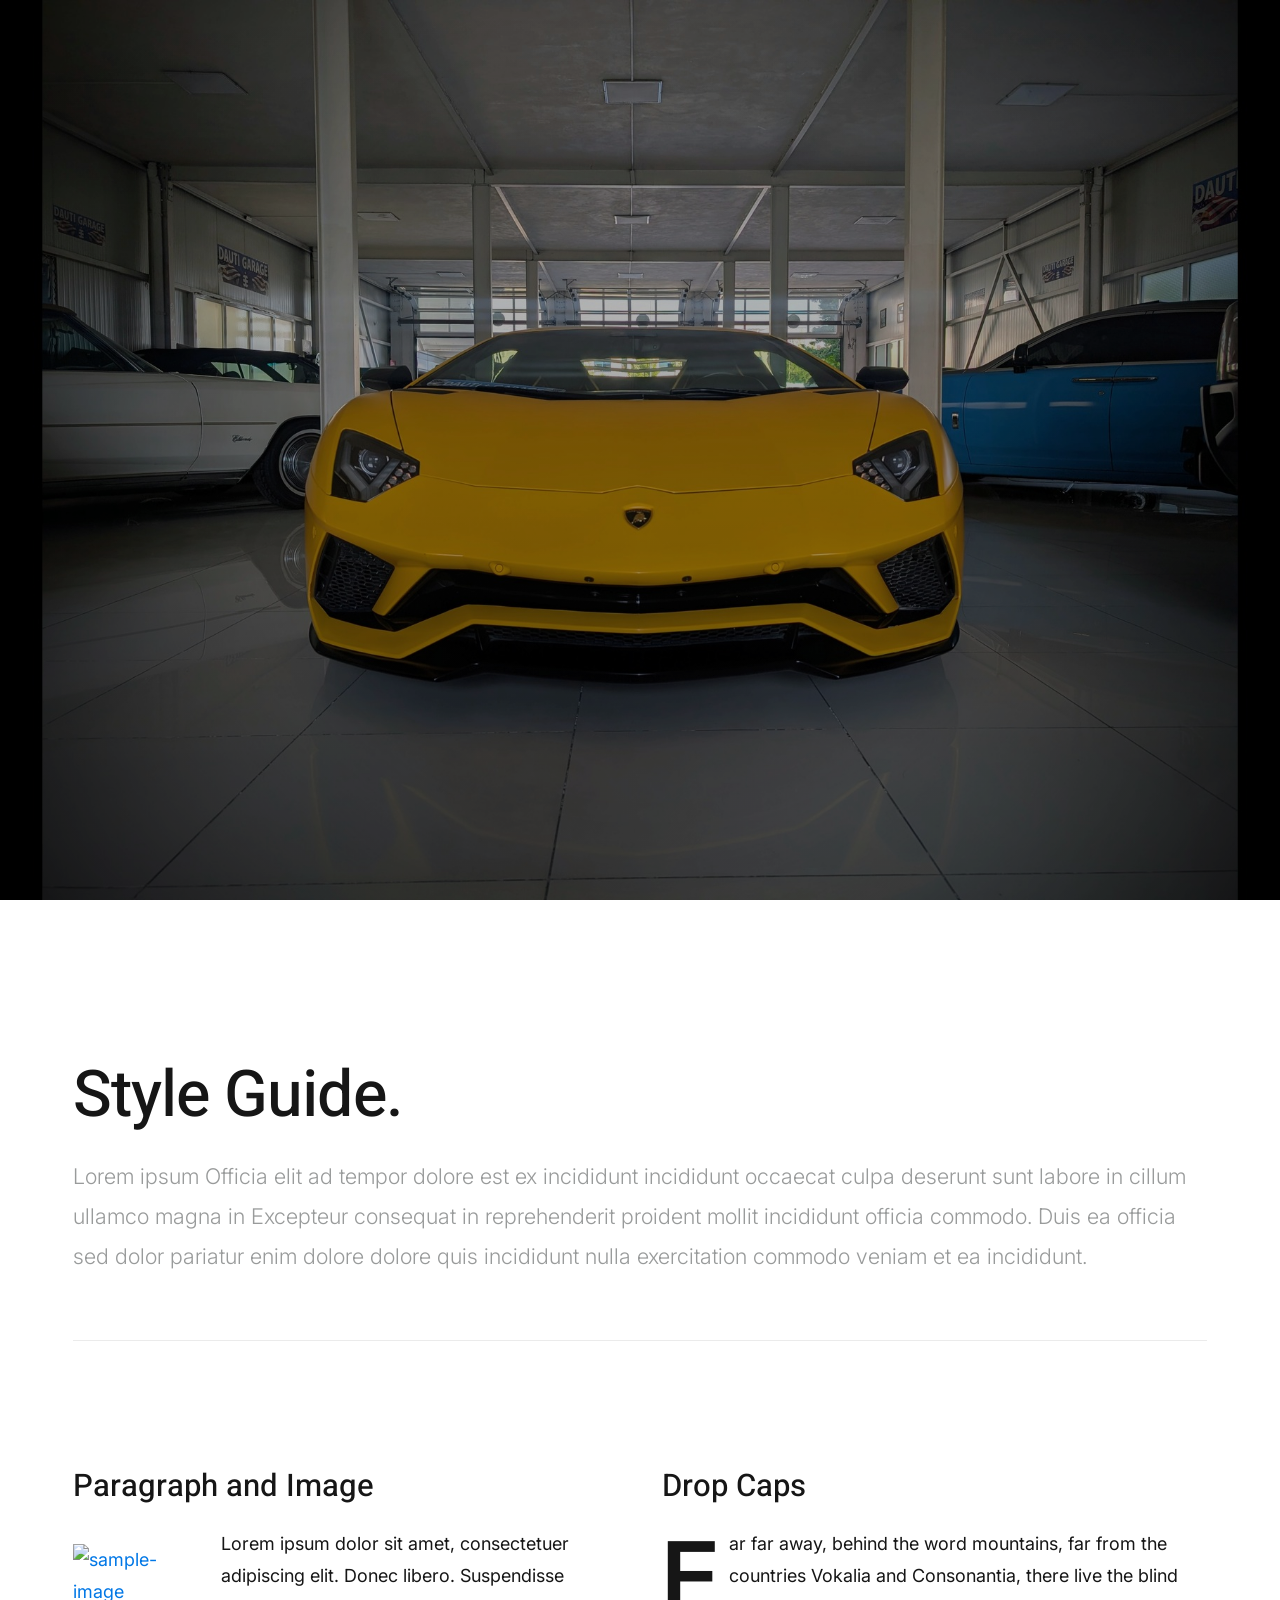
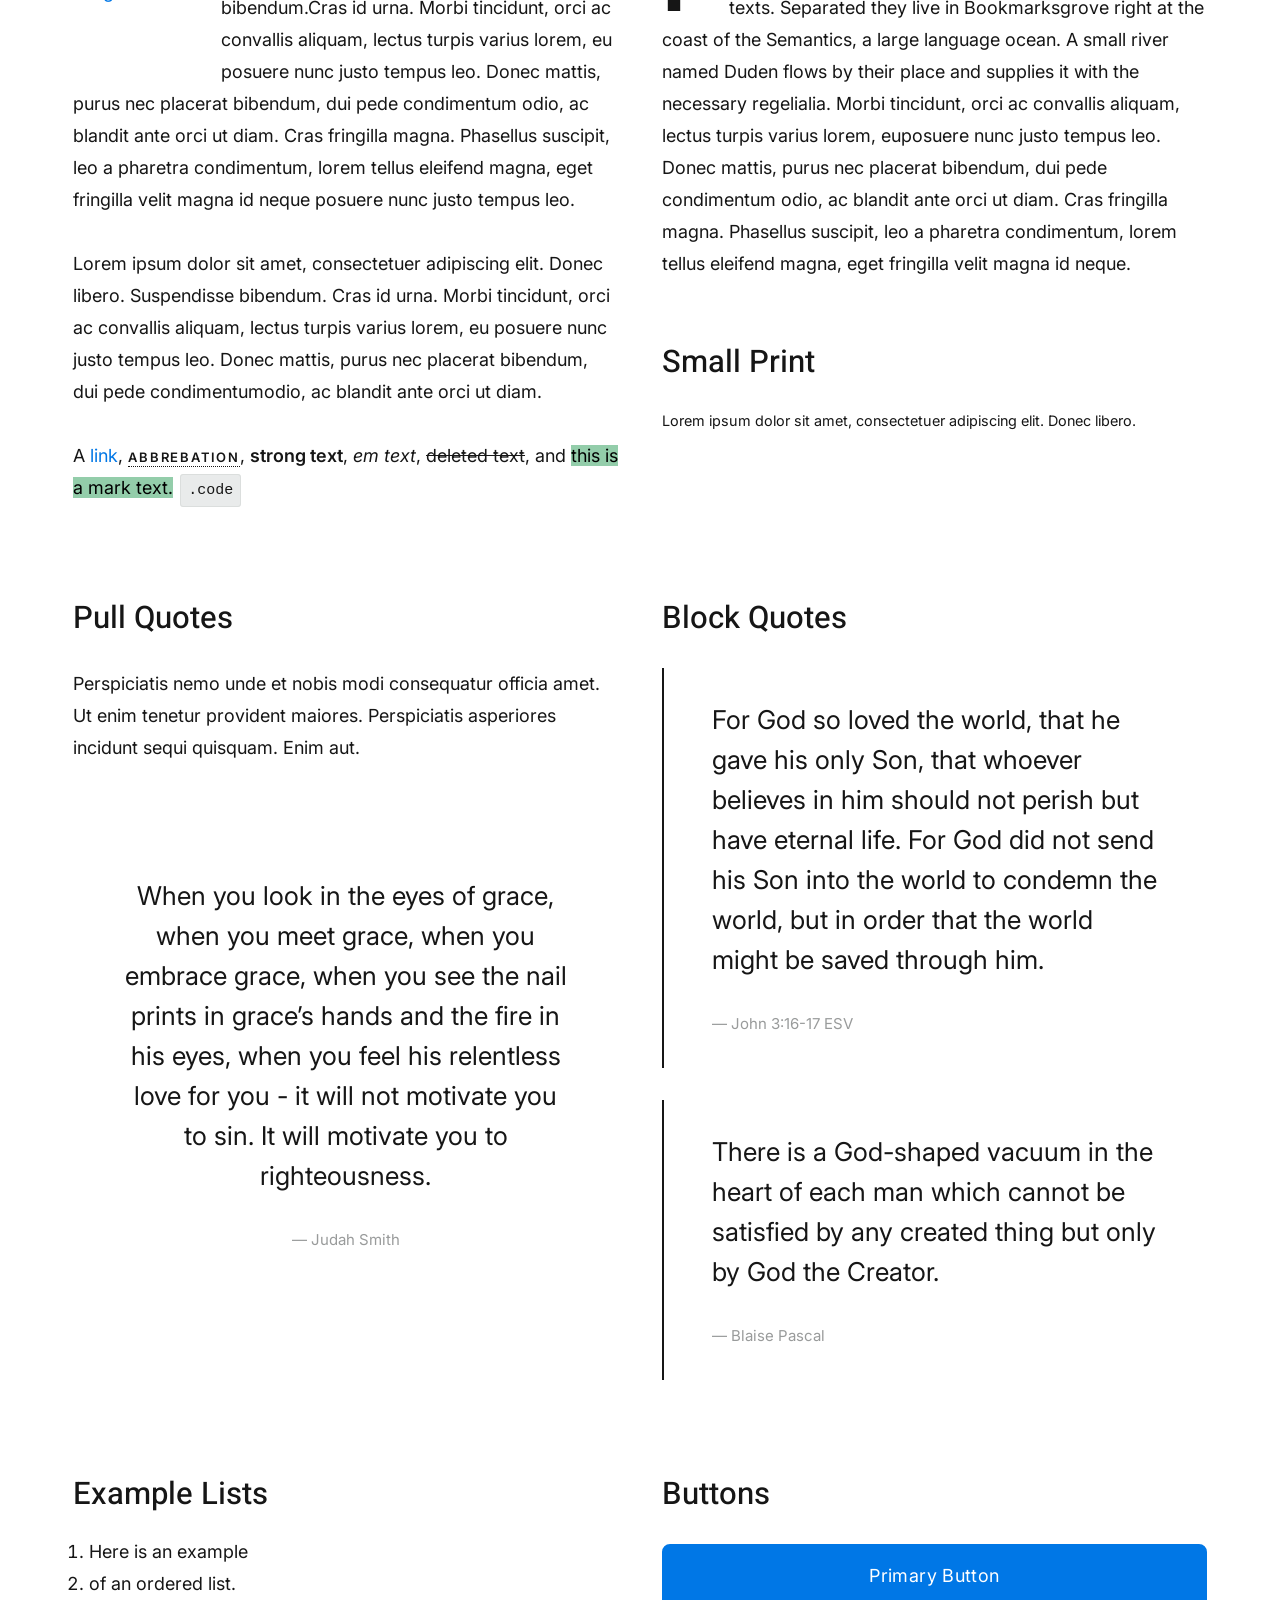
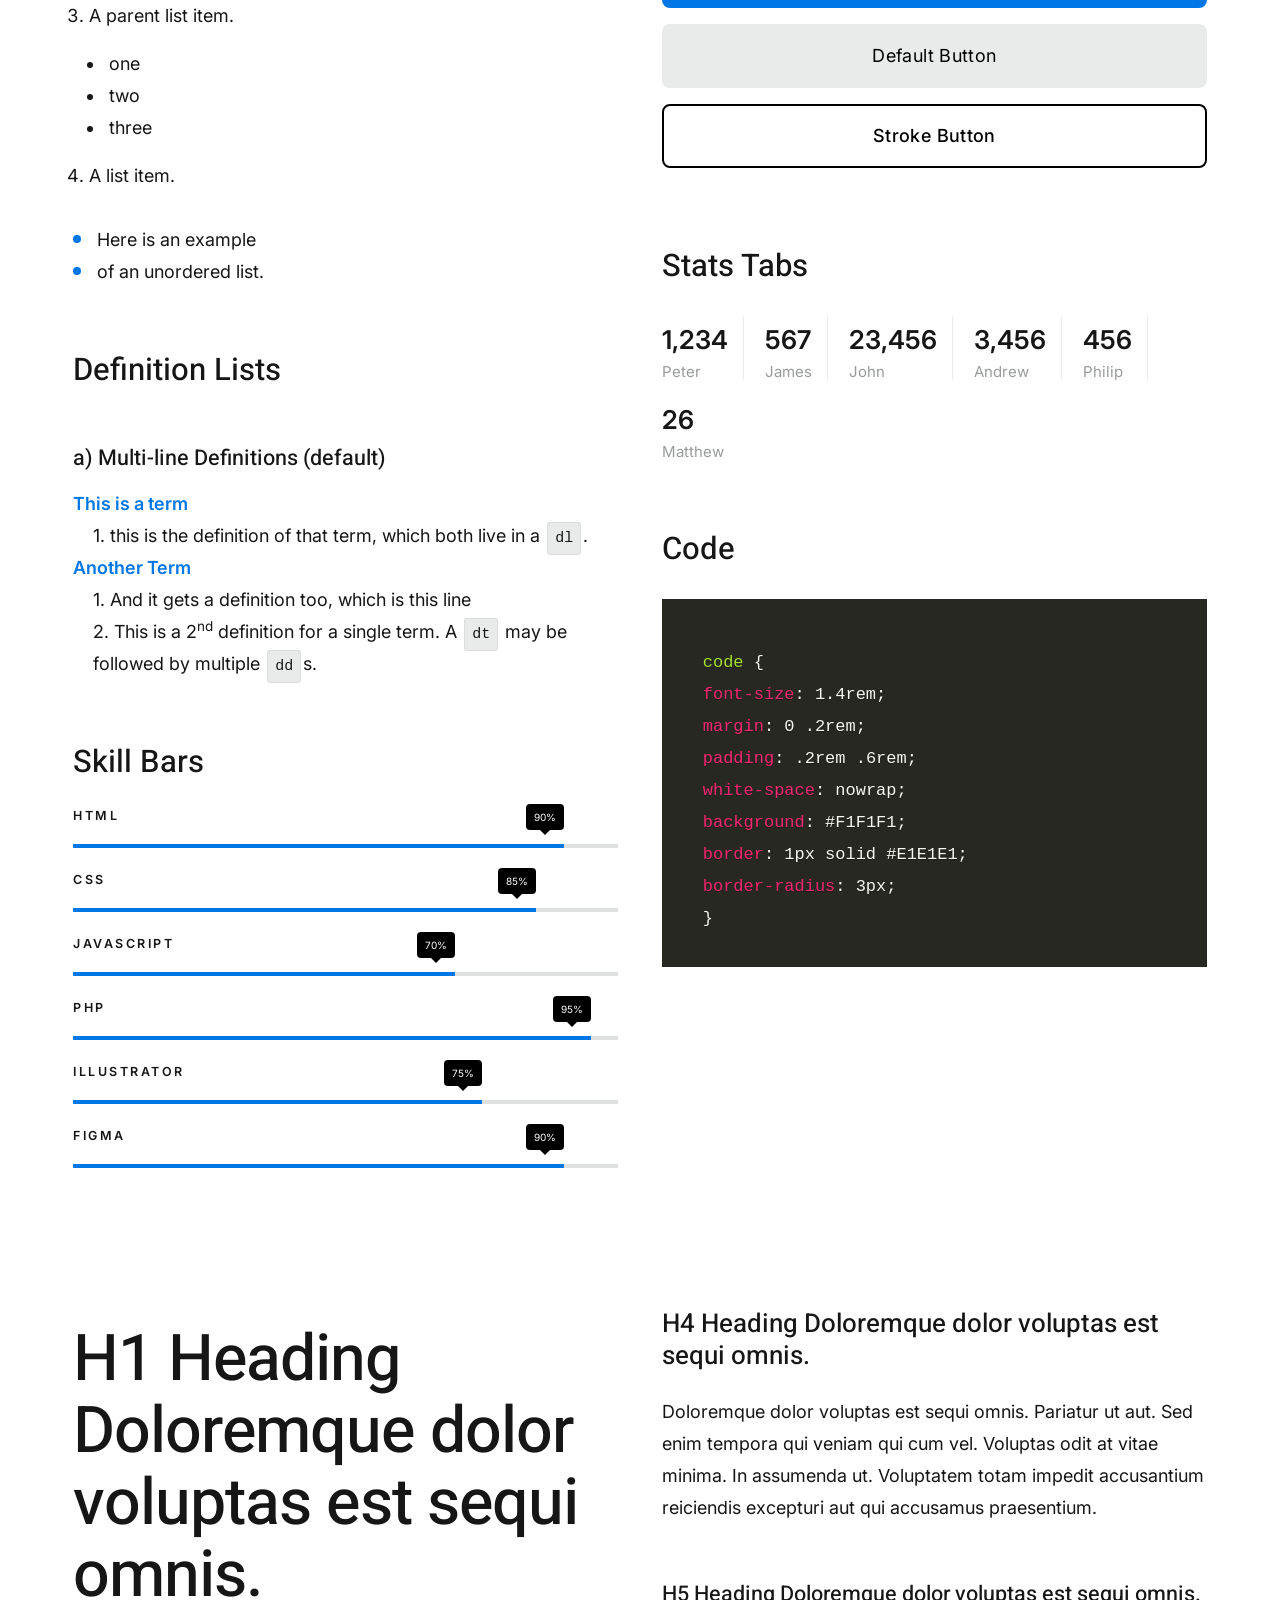
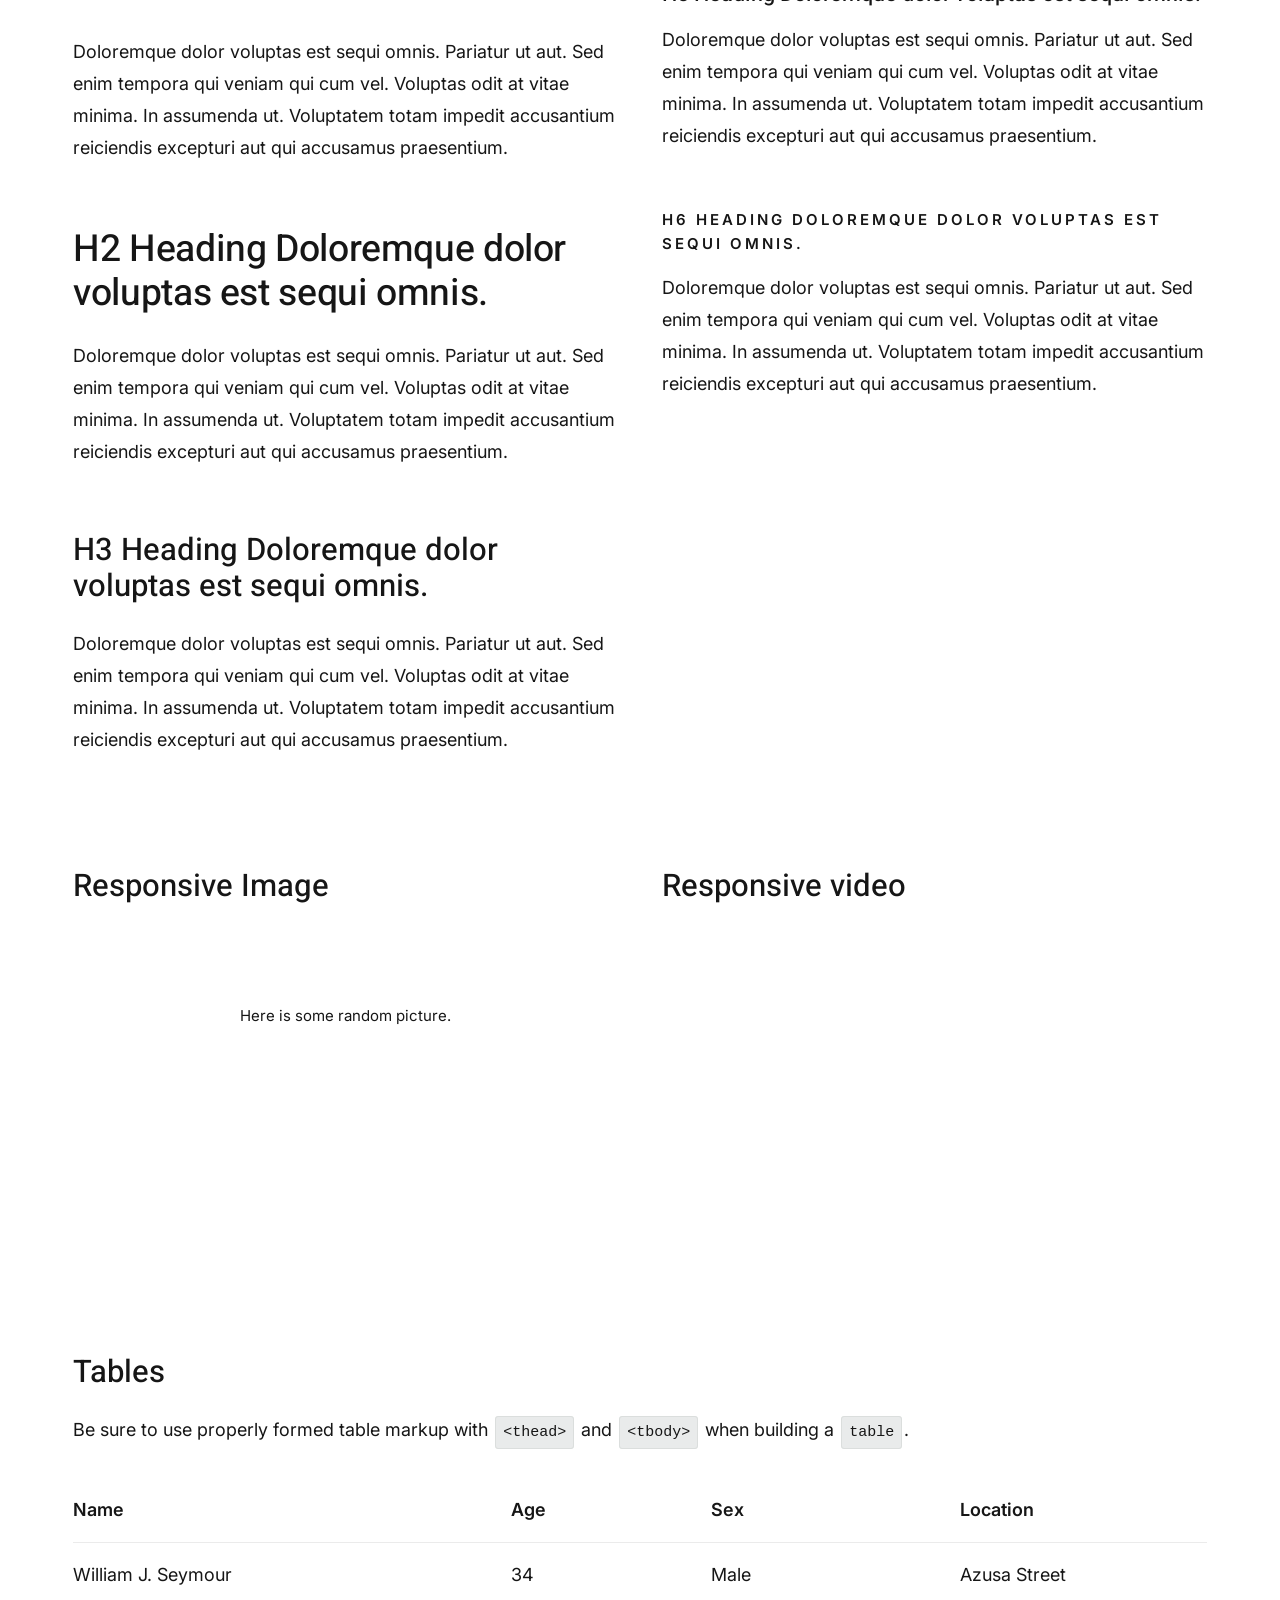
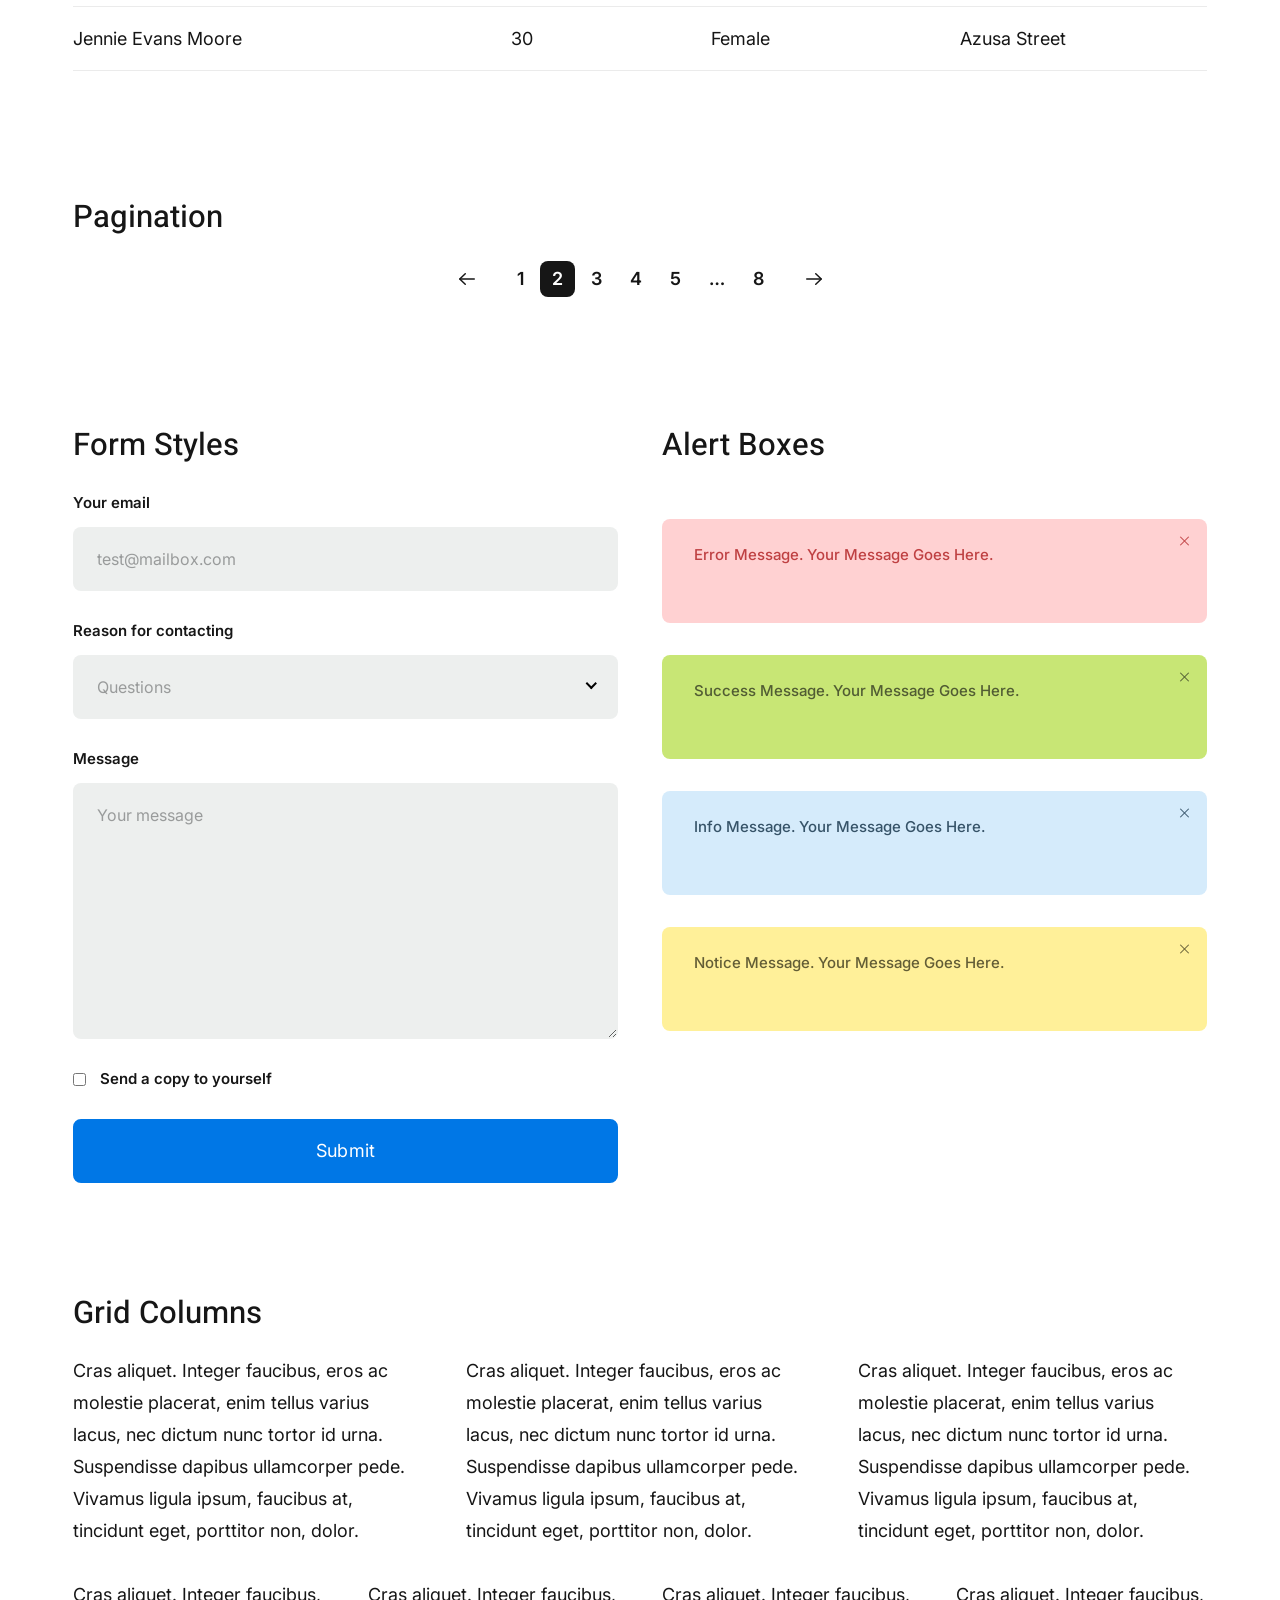
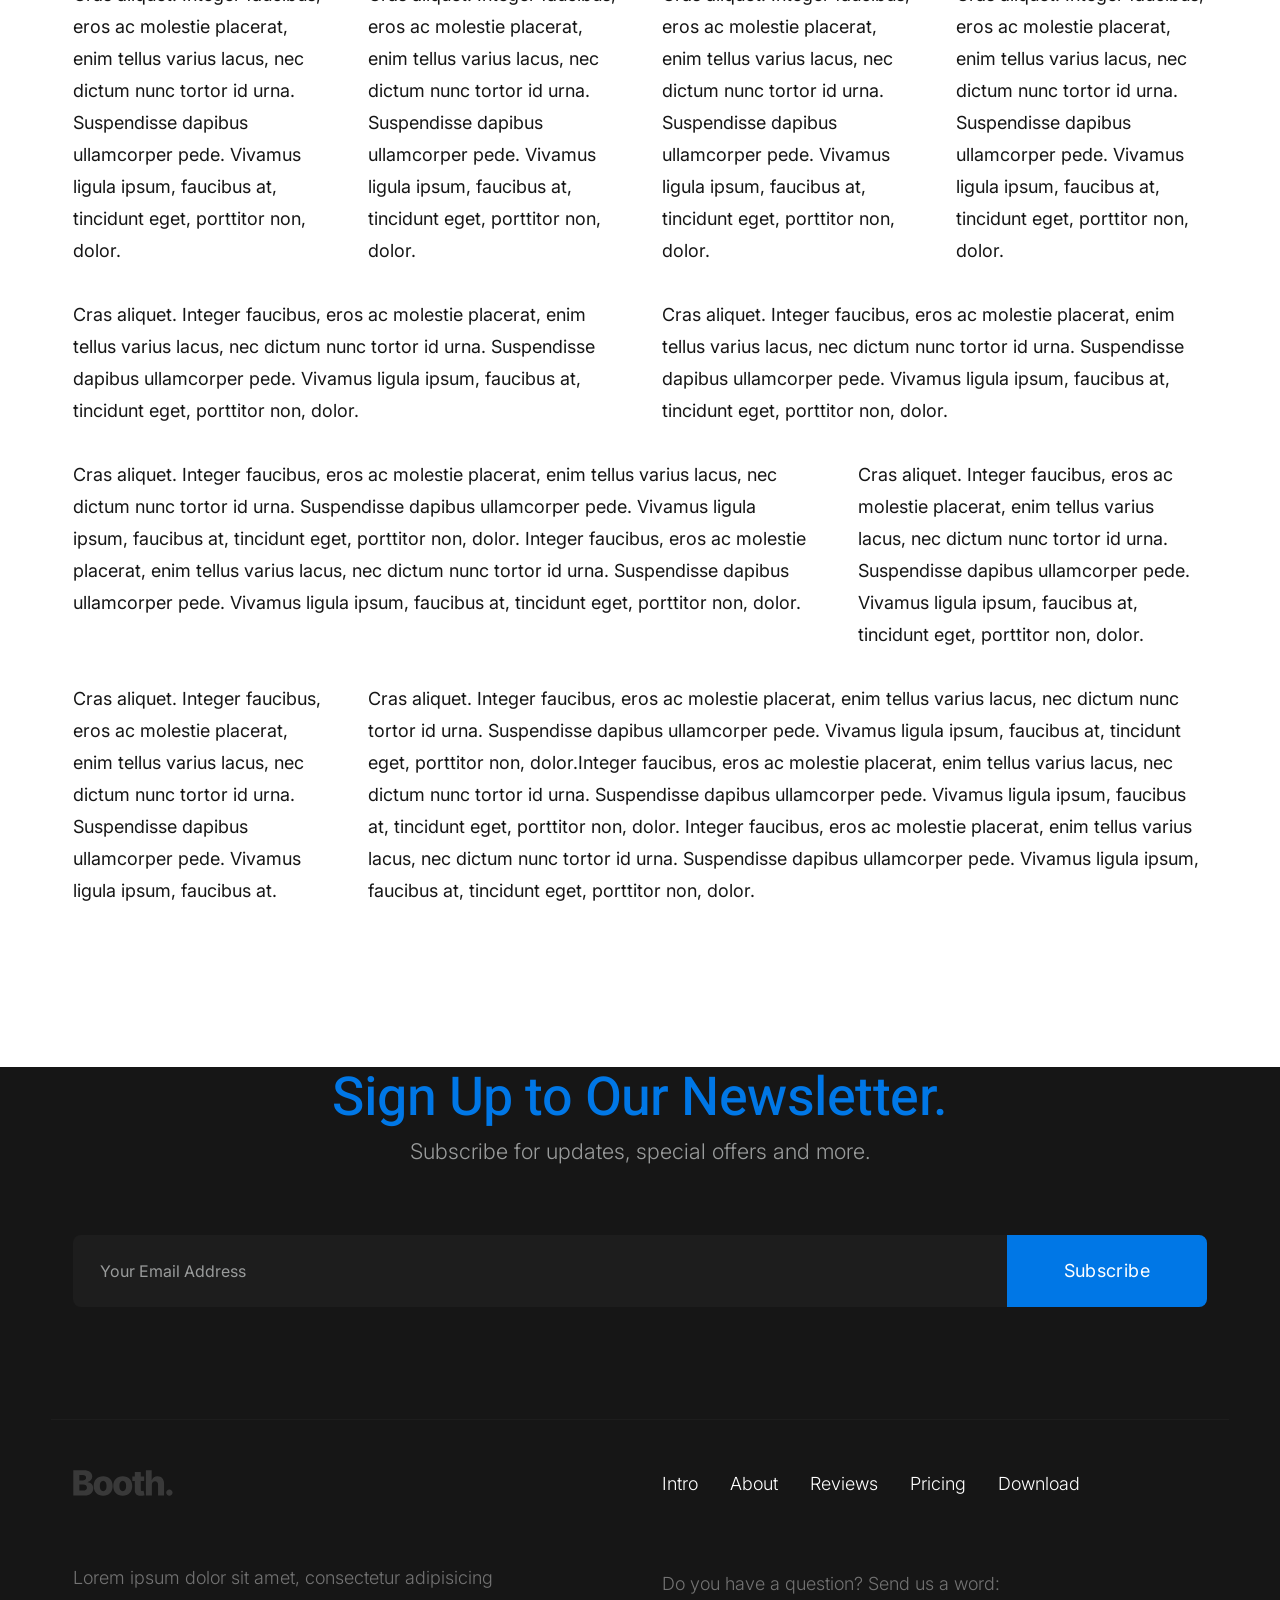
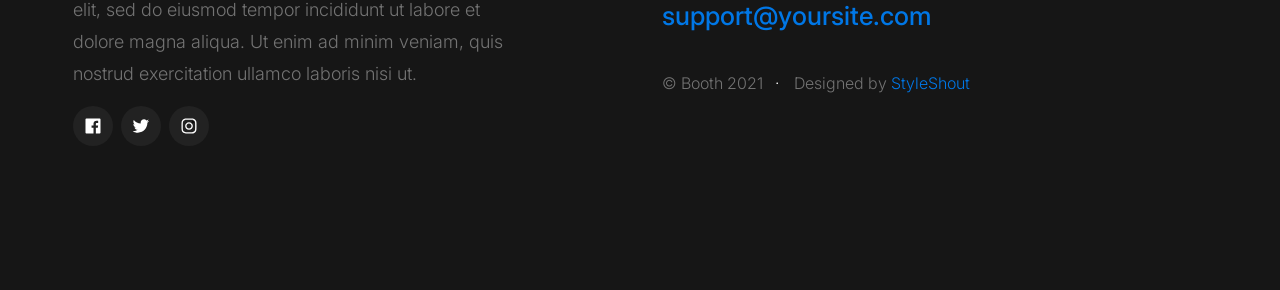
==== commit 1cecbf69: "fix menu" ====
--- a/styles.html
+++ b/styles.html
@@ -76,7 +76,7 @@
                         <li class="current"><a href="#intro" class="smoothscroll">Intro</a></li>
                         <li><a href="index.html#about">About</a></li>
                         <li><a href="index.html#pricing">Pricing</a></li>
-                        <li><a href="index.html#download">Download</a></li>
+                        <li><a href="index.html#CTA">Download</a></li>
                     </ul>
                 </nav>
 
@@ -823,7 +823,7 @@
                         <li><a href="index.html#about" title="about">About</a></li>
                         <li><a href="index.html#testimonials" title="reviews">Reviews</a></li>
                         <li><a href="index.html#pricing" title="pricing">Pricing</a></li>
-                        <li><a href="index.html#download" title="download">Download</a></li>	
+                        <li><a href="index.html#CTA" title="download">Download</a></li>
                     </ul>
     
                     <p class="s-footer__contact">
--- a/css/styles.css
+++ b/css/styles.css
@@ -106,7 +106,7 @@
     /* color-1(#3F885C)
      * color-2(#BA2D0B)
      */
-    --color-1                       : hsla(144, 37%, 39%, 1);
+    --color-1                       : hsla(209, 100%, 45%, 1);
     --color-2                       : hsla(12, 89%, 39%, 1);
 
     /* theme color variations
@@ -3292,7 +3292,7 @@
     bottom              : 0;
     width               : 100%;
     height              : 100%;
-    background-image    : url(../images/hero-bg-3000.jpg);
+    background-image    : url(../images/bg_1_v.webp);
     background-repeat   : no-repeat;
     background-position : center;
     background-size     : cover;
@@ -4385,7 +4385,6 @@
  * ------------------------------------------------------------------- */
 .s-footer {
     background-color : var(--color-gray-19);
-    padding-top      : calc(5.5 * var(--space));
     padding-bottom   : var(--vspace-3_5);
     margin-top       : auto;
     font-weight      : 300;
